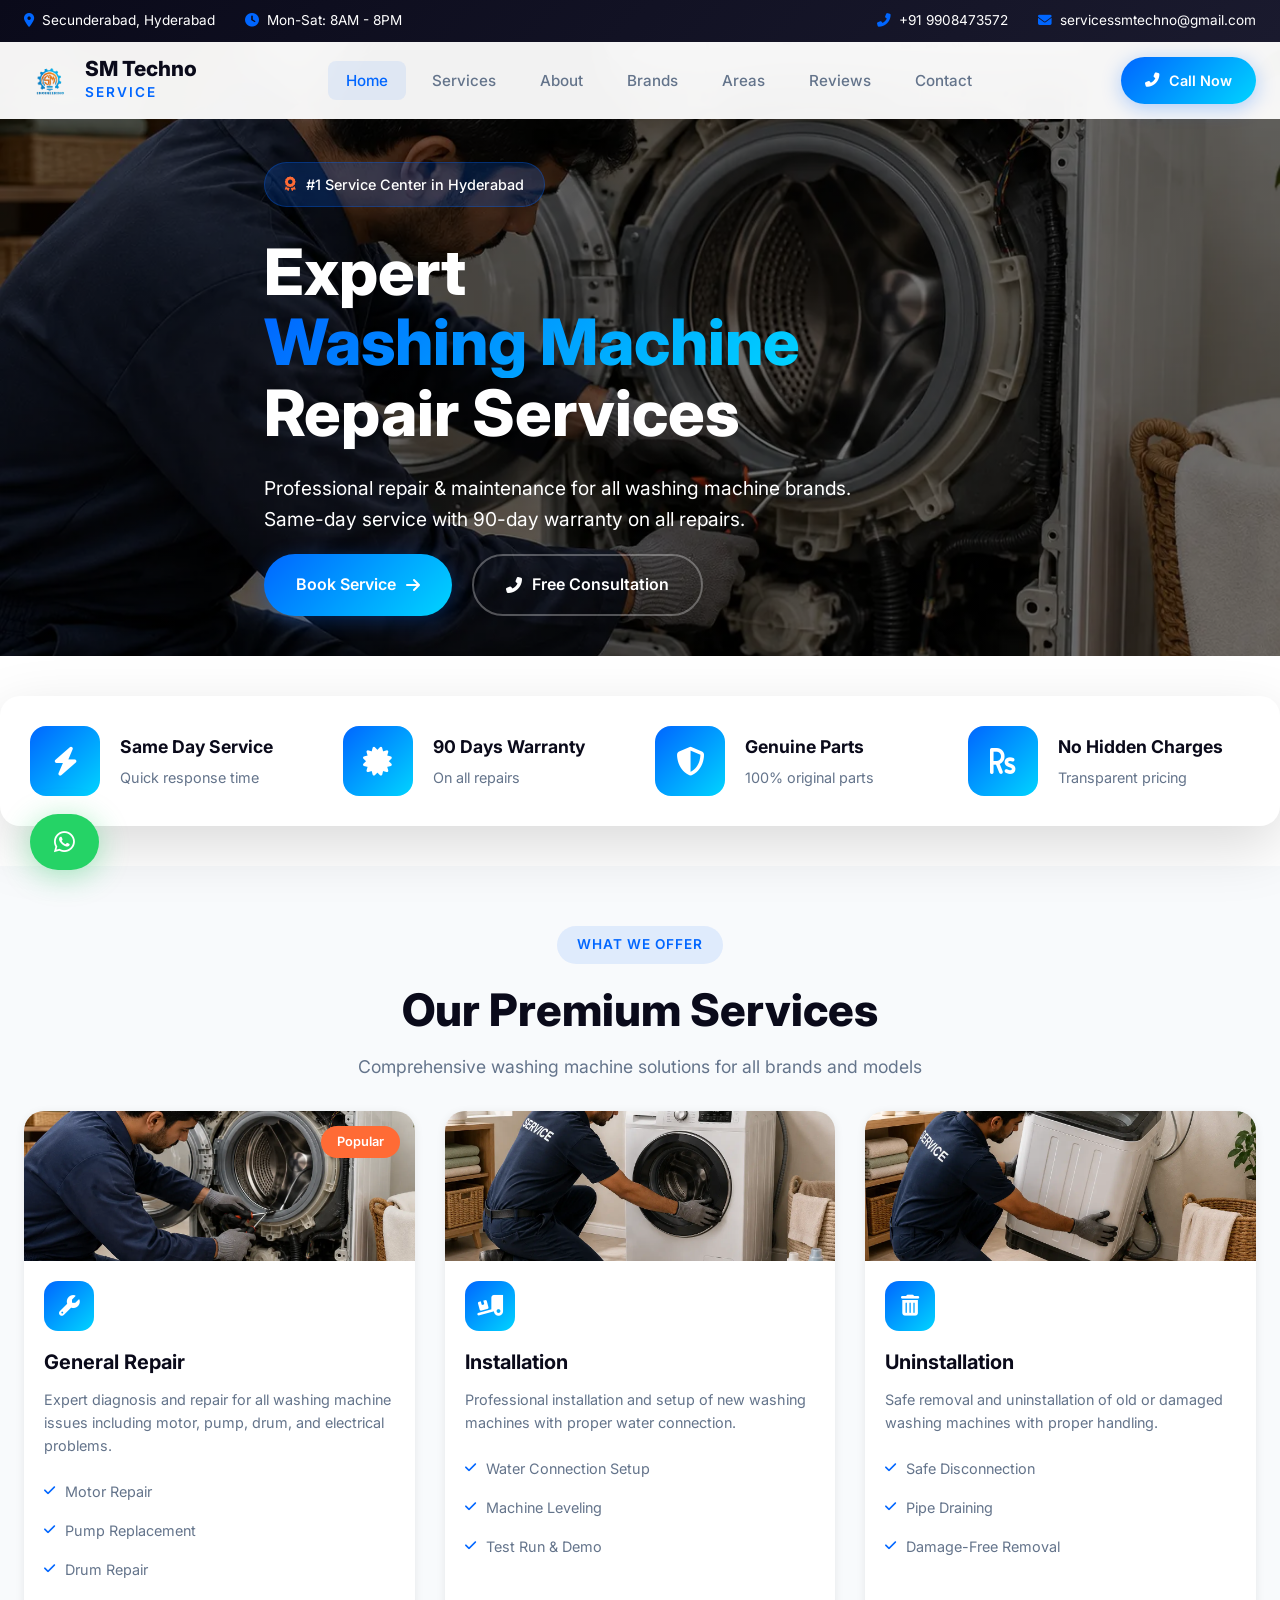
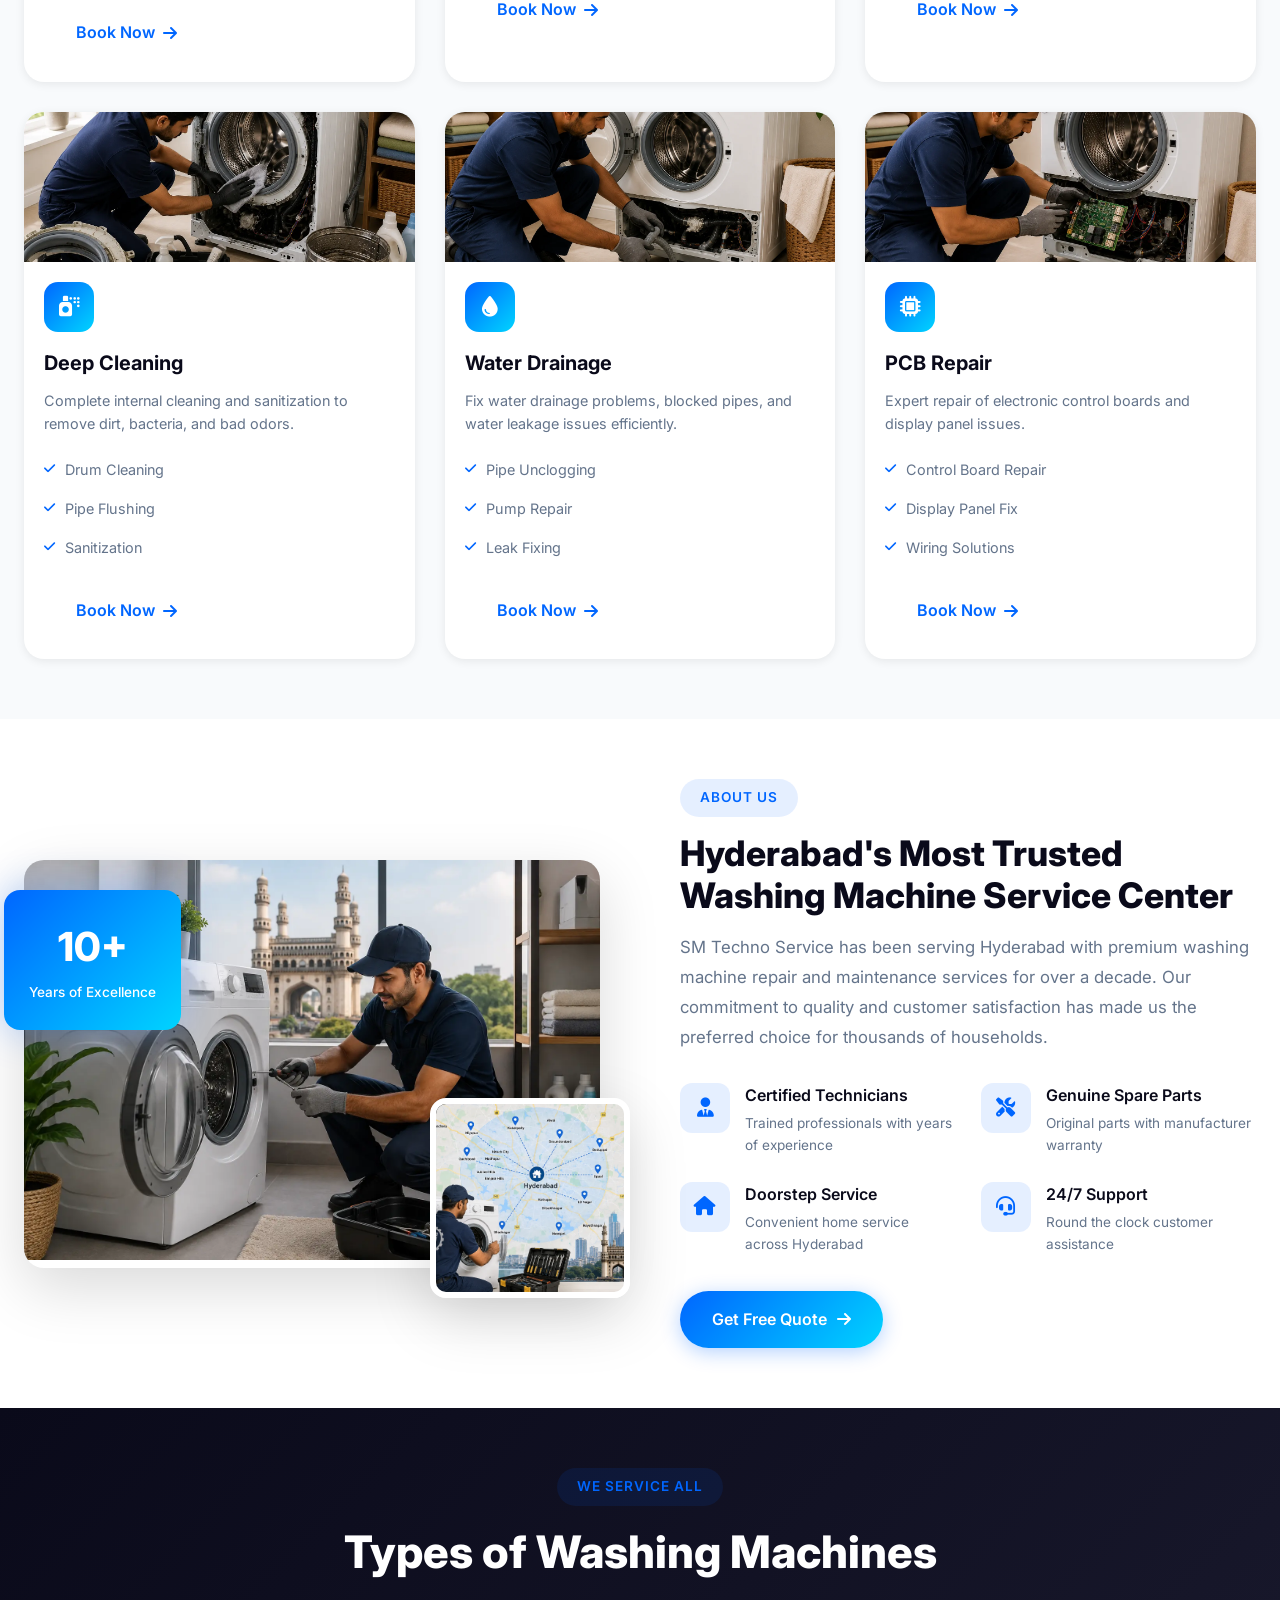
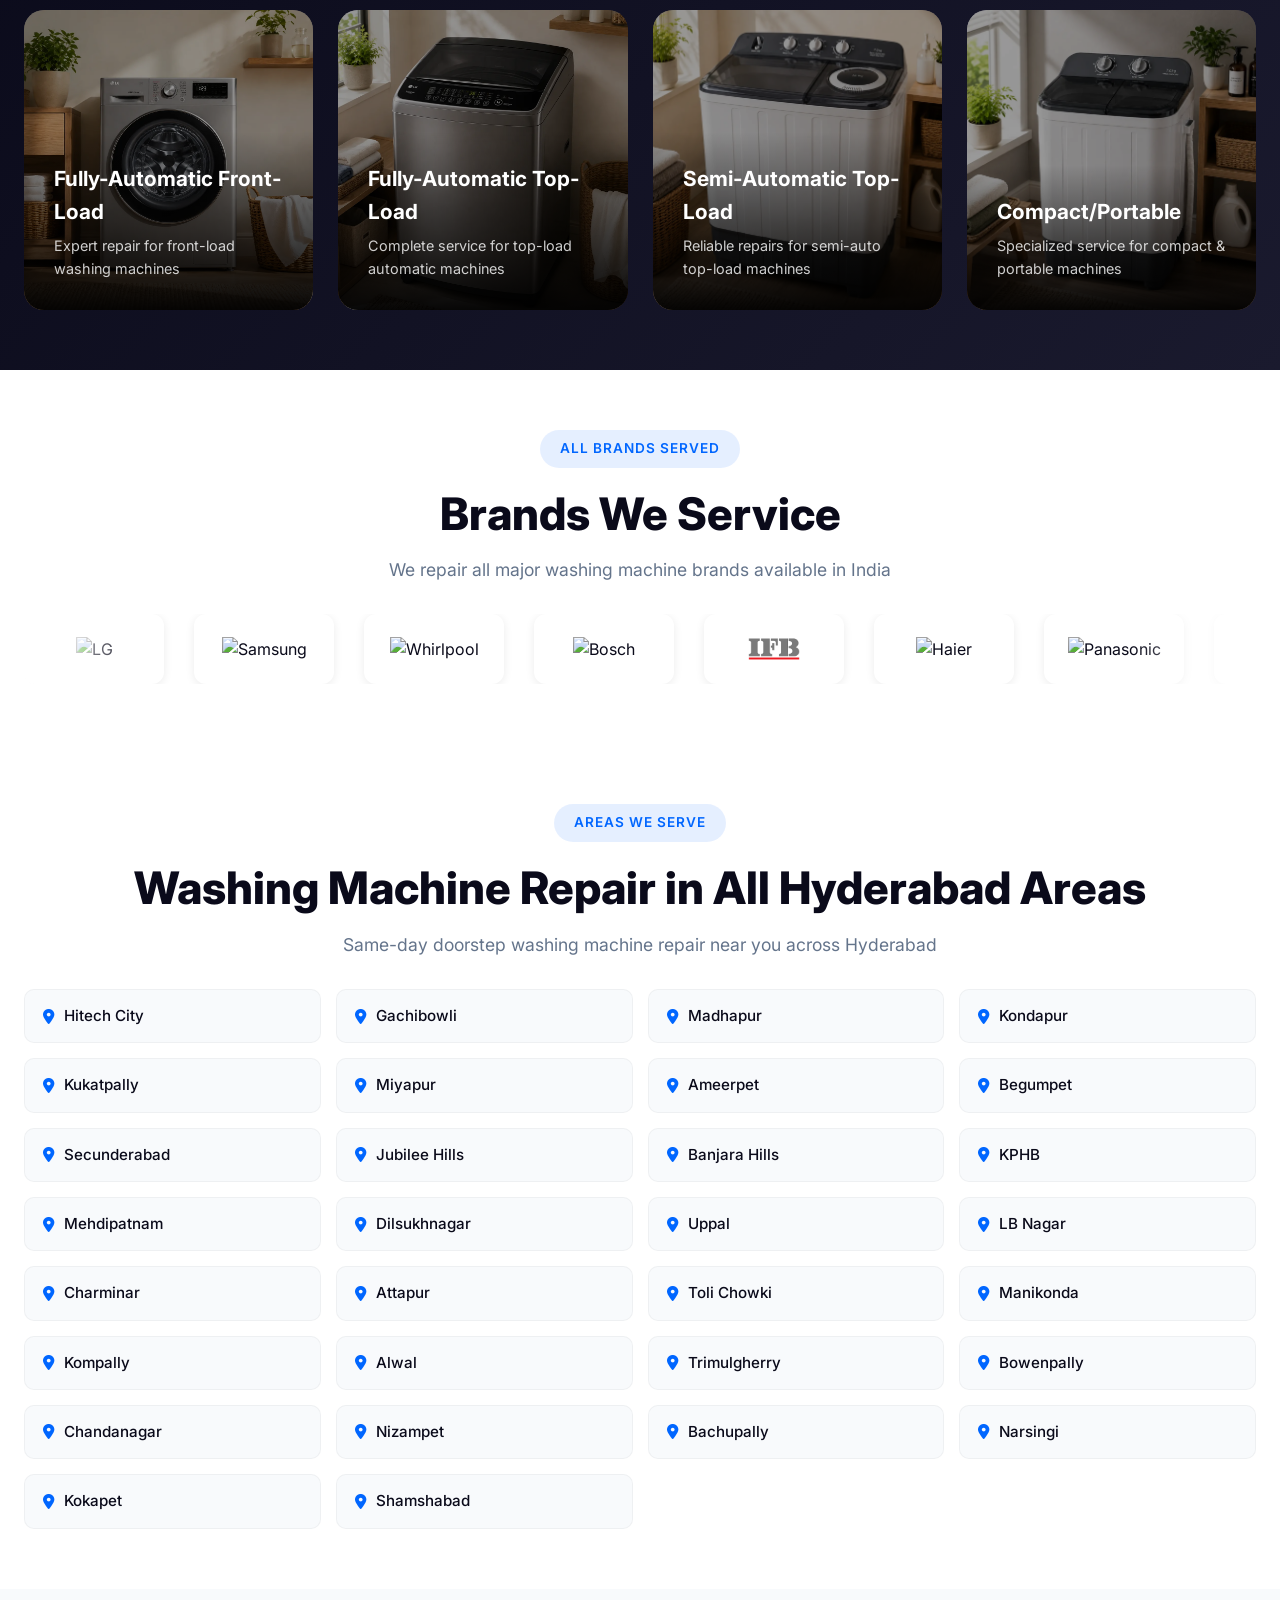
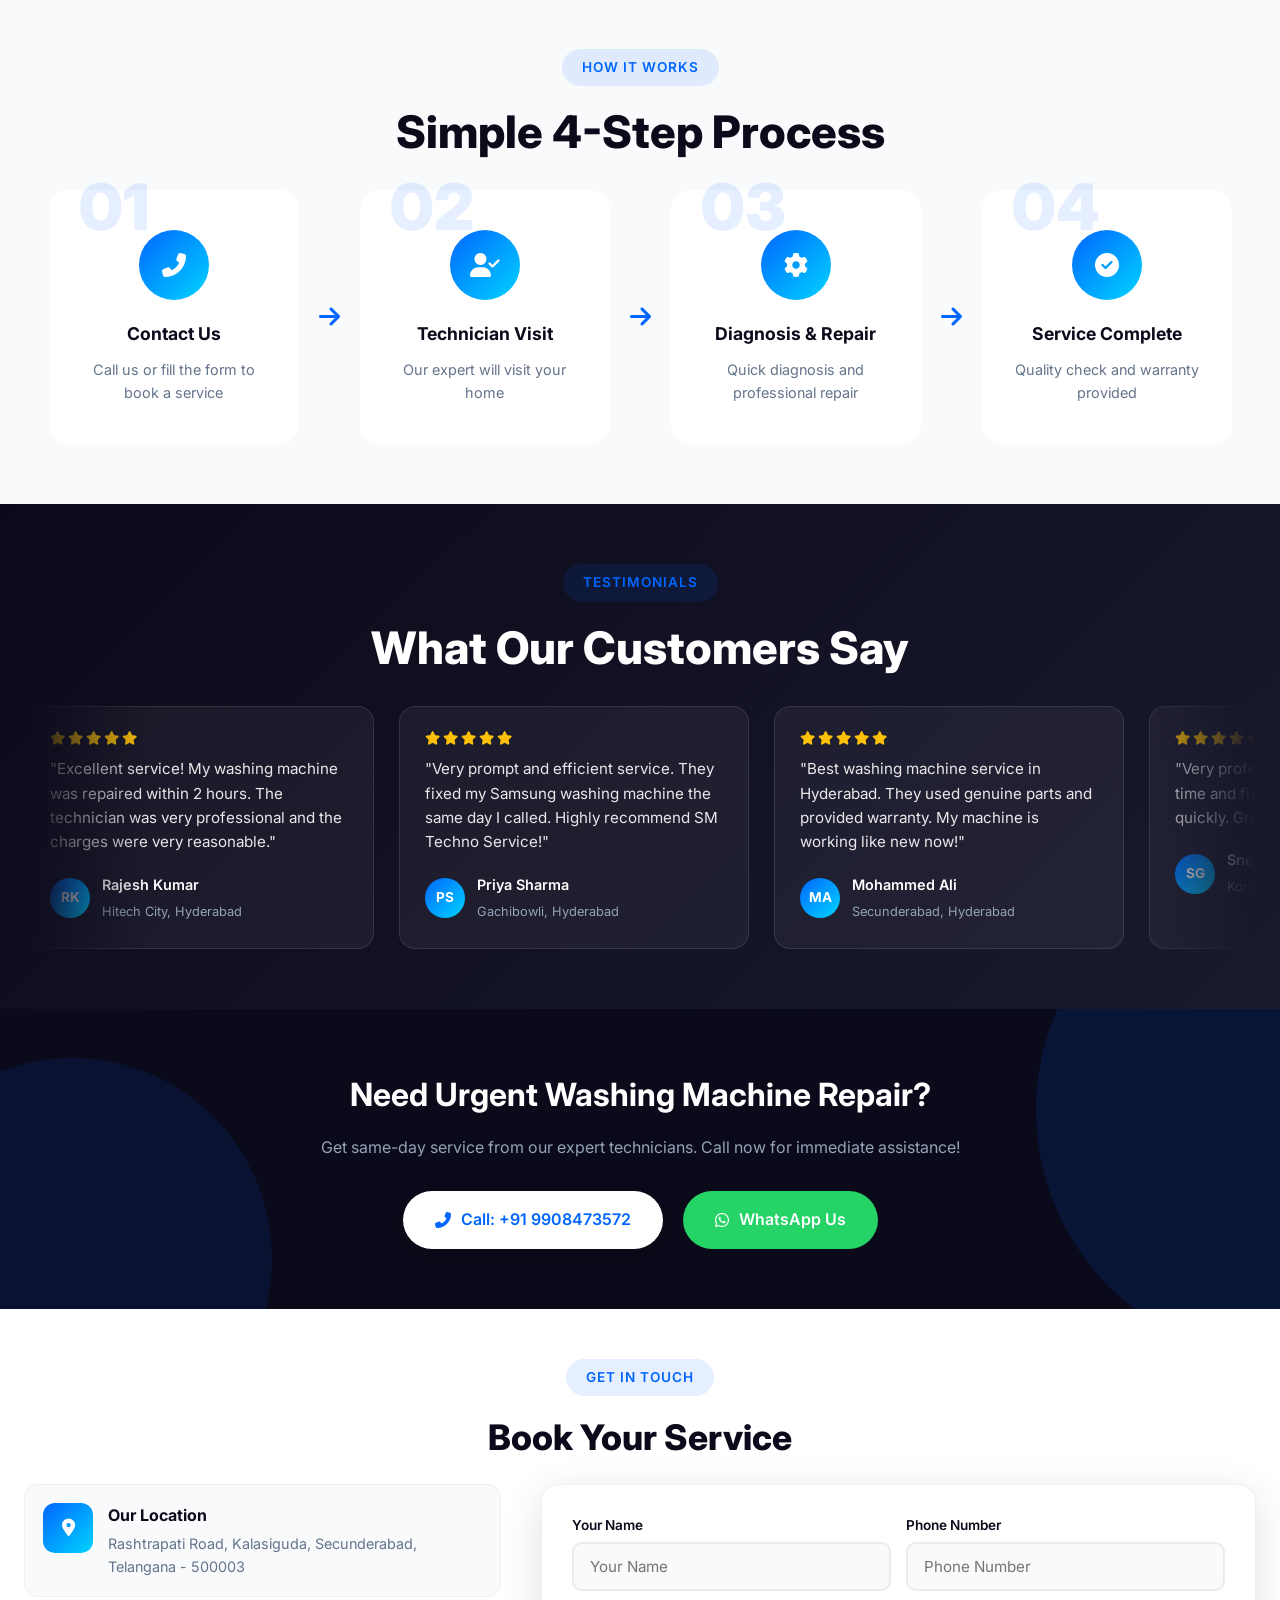
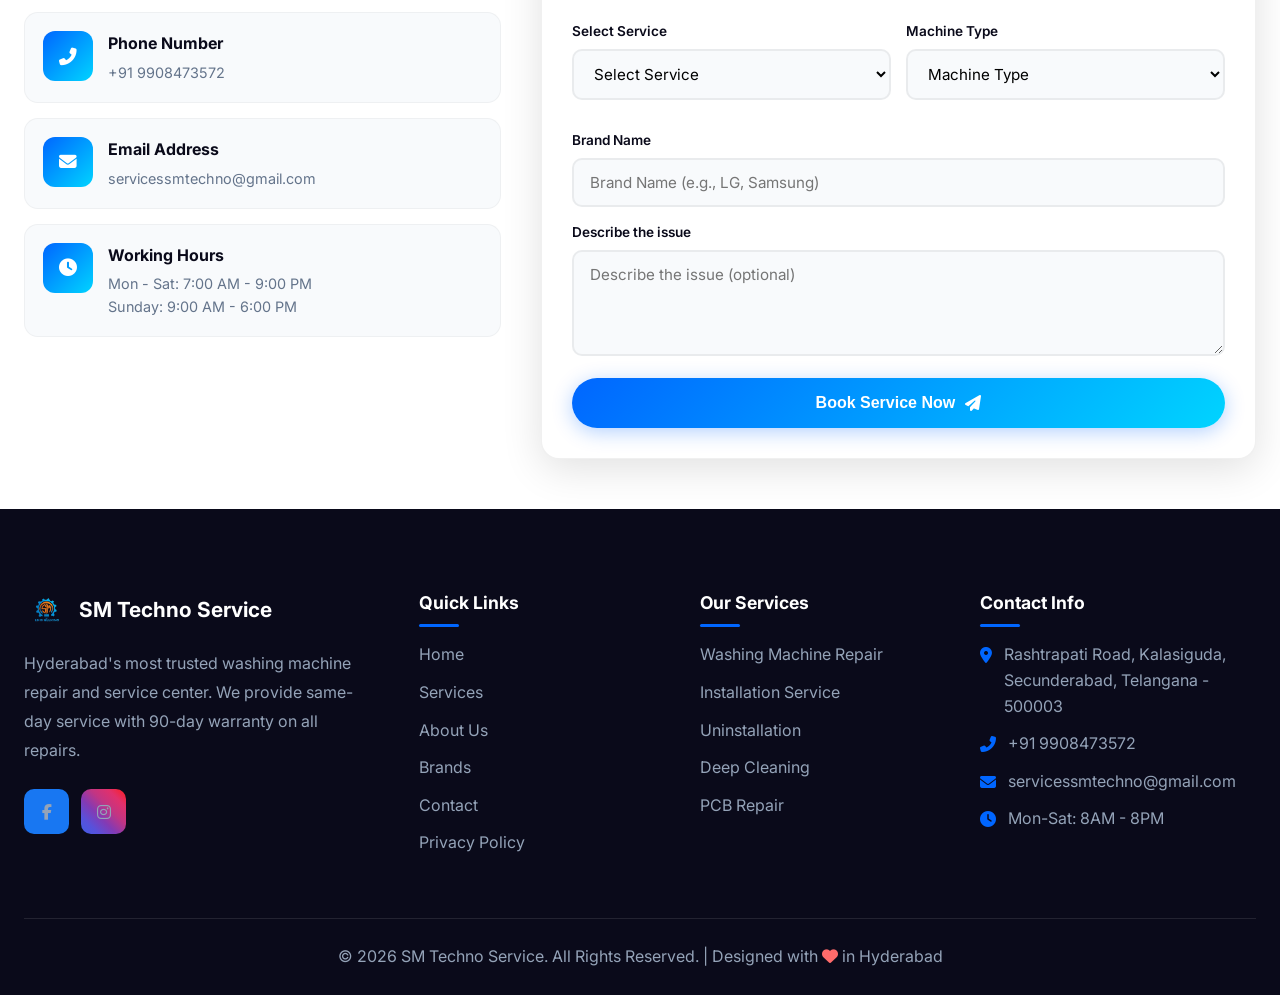
==== index.html @ df084fe5 "feat: add privacy policy & terms page" ====
<!DOCTYPE html>
<html lang="en">

<head>
    <!-- Google tag (gtag.js) -->
    <script async src="https://www.googletagmanager.com/gtag/js?id=AW-17245229179"></script>
    <script>
        window.dataLayer = window.dataLayer || [];
        function gtag(){dataLayer.push(arguments);}
        gtag('js', new Date());
        gtag('config', 'AW-17245229179');
    </script>

    <!-- Event snippet for Contact conversion page -->
    <script>
        gtag('event', 'conversion', { 'send_to': 'AW-18384417418/stykCOCkyOMcEIrlr75E' });
        gtag('event', 'conversion', { 'send_to': 'AW-17245229179/TjiYCKTwuuUcEPuglZ9A' });
    </script>

    <!-- Event snippet for Click to call conversion -->
    <script>
        function gtag_report_conversion(url) {
            var callback = function () {
                if (typeof(url) != 'undefined') {
                    window.location = url;
                }
            };
            gtag('event', 'conversion', {
                'send_to': 'AW-17245229179/TjiYCKTwuuUcEPuglZ9A',
                'event_callback': callback
            });
            return false;
        }
    </script>
    <meta charset="UTF-8">
    <meta name="viewport" content="width=device-width, initial-scale=1.0">
    <title>SM Techno Service - Washing Machine Repair in Hyderabad</title>
    <meta name="description"
        content="SM Techno Service - Hyderabad's #1 washing machine repair center. Same-day doorstep repair for all brands with 90-day warranty. Call +91 9908473572.">
    <meta name="author" content="SM Techno Service">
    <meta name="robots" content="index, follow">
    <meta name="geo.region" content="IN-TG">
    <meta name="geo.placename" content="Hyderabad">
    <meta name="geo.position" content="17.4399;78.4983">
    <meta name="ICBM" content="17.4399, 78.4983">
    <meta name="theme-color" content="#0066ff">
    <link rel="canonical" href="https://smtechnoservice.online/">
    <link rel="icon" type="image/png" href="logo.png">

    <!-- Open Graph -->
    <meta property="og:type" content="website">
    <meta property="og:title" content="SM Techno Service - Washing Machine Repair Hyderabad">
    <meta property="og:description"
        content="Hyderabad's #1 washing machine repair & service center. Same-day service, 90-day warranty, genuine parts. Call +91 9908473572.">
    <meta property="og:url" content="https://smtechnoservice.online/">
    <meta property="og:site_name" content="SM Techno Service">
    <meta property="og:image" content="https://smtechnoservice.online/logo.png">
    <meta property="og:locale" content="en_IN">

    <!-- Twitter Card -->
    <meta name="twitter:card" content="summary">
    <meta name="twitter:title" content="SM Techno Service | Washing Machine Repair Hyderabad">
    <meta name="twitter:description"
        content="Hyderabad's #1 washing machine repair & service center. Same-day service, 90-day warranty, genuine parts.">
    <meta name="twitter:image" content="https://smtechnoservice.online/logo.png">

    <link rel="stylesheet" href="styles.css">
    <link
        href="https://fonts.googleapis.com/css2?family=Inter:wght@300;400;500;600;700;800&family=Poppins:wght@300;400;500;600;700&display=swap"
        rel="stylesheet">
    <link rel="stylesheet" href="https://cdnjs.cloudflare.com/ajax/libs/font-awesome/6.5.0/css/all.min.css">

    <!-- JSON-LD WebSite Structured Data -->
    <script type="application/ld+json">
    {
        "@context": "https://schema.org",
        "@type": "WebSite",
        "name": "SM Techno Service",
        "alternateName": "Washing Machine Repair in Hyderabad",
        "url": "https://smtechnoservice.online",
        "potentialAction": {
            "@type": "SearchAction",
            "target": "https://smtechnoservice.online/?q={search_term_string}",
            "query-input": "required name=search_term_string"
        }
    }
    </script>

    <!-- JSON-LD LocalBusiness Structured Data -->
    <script type="application/ld+json">
    {
        "@context": "https://schema.org",
        "@type": "LocalBusiness",
        "name": "SM Techno Service",
        "description": "Washing machine repair and service center in Hyderabad offering repair, installation, uninstallation, deep cleaning, water drainage and PCB repair for all major brands.",
        "url": "https://smtechnoservice.online",
        "telephone": "+91-99084-73572",
        "image": "https://smtechnoservice.online/logo.png",
        "priceRange": "₹₹",
        "address": {
            "@type": "PostalAddress",
            "streetAddress": "Rashtrapati Road, Kalasiguda, Secunderabad",
            "addressLocality": "Secunderabad",
            "addressRegion": "Telangana",
            "postalCode": "500003",
            "addressCountry": "IN"
        },
        "geo": {
            "@type": "GeoCoordinates",
            "latitude": "17.4399",
            "longitude": "78.4983"
        },
        "openingHoursSpecification": [
            {
                "@type": "OpeningHoursSpecification",
                "dayOfWeek": ["Monday", "Tuesday", "Wednesday", "Thursday", "Friday", "Saturday"],
                "opens": "08:00",
                "closes": "20:00"
            },
            {
                "@type": "OpeningHoursSpecification",
                "dayOfWeek": "Sunday",
                "opens": "09:00",
                "closes": "18:00"
            }
        ],
        "areaServed": ["Hyderabad", "Hitech City", "Gachibowli", "Madhapur", "Kondapur", "Kukatpally", "Secunderabad", "Jubilee Hills", "Banjara Hills", "KPHB", "Uppal", "Dilsukhnagar", "Mehdipatnam", "Miyapur", "Ameerpet", "LB Nagar", "Kompally", "Manikonda"]
    }
    </script>
</head>

<body>
    <!-- Preloader -->
    <div class="preloader">
        <div class="loader"></div>
    </div>

    <!-- Top Bar -->
    <div class="top-bar">
        <div class="container">
            <div class="top-bar-left">
                <span><i class="fas fa-map-marker-alt"></i> Secunderabad, Hyderabad</span>
                <span><i class="fas fa-clock"></i> Mon-Sat: 8AM - 8PM</span>
            </div>
            <div class="top-bar-right">
                <span><i class="fas fa-phone-alt"></i> <a href="tel:+919908473572" onclick="return gtag_report_conversion('tel:+919908473572');">+91 9908473572</a></span>
                <span><i class="fas fa-envelope"></i> servicessmtechno@gmail.com</span>
            </div>
        </div>
    </div>

    <!-- Header -->
    <header class="header">
        <div class="container">
            <div class="logo">
                <img src="logo.png" alt="SM Techno Service">
                <div class="logo-text">
                    <span class="logo-name">SM Techno</span>
                    <span class="logo-tagline">Service</span>
                </div>
            </div>
            <nav class="nav">
                <ul>
                    <li><a href="#section-home" id="nav-home" class="active">Home</a></li>
                    <li><a href="#section-services" id="nav-services">Services</a></li>
                    <li><a href="#section-about" id="nav-about">About</a></li>
                    <li><a href="#section-brands" id="nav-brands">Brands</a></li>
                    <li><a href="#section-areas" id="nav-areas">Areas</a></li>
                    <li><a href="#section-reviews" id="nav-reviews">Reviews</a></li>
                    <li><a href="#section-contact" id="nav-contact">Contact</a></li>
                </ul>
            </nav>
            <div class="header-right">
                <a href="tel:+919908473572" class="btn-call" onclick="return gtag_report_conversion('tel:+919908473572');">
                    <i class="fas fa-phone-alt"></i>
                    <span>Call Now</span>
                </a>
                <div class="hamburger">
                    <span></span>
                    <span></span>
                    <span></span>
                </div>
            </div>
        </div>
    </header>

    <!-- Hero Section with Slider -->
    <section id="section-home" class="hero">
        <div class="hero-slider">
            <div class="slide slide-repair active">
                <div class="slide-overlay"></div>
            </div>
            <div class="slide slide-cleaning">
                <div class="slide-overlay"></div>
            </div>
            <div class="slide slide-installation">
                <div class="slide-overlay"></div>
            </div>
        </div>
        <div class="slider-controls">
            <div class="slider-dots">
                <div class="dot active"></div>
                <div class="dot"></div>
                <div class="dot"></div>
            </div>
        </div>
        <div class="hero-content">
            <div class="hero-badge">
                <i class="fas fa-award"></i>
                <span>#1 Service Center in Hyderabad</span>
            </div>
            <h1 class="hero-title">
                <span class="title-line">Expert</span>
                <span class="title-line gradient-text">Washing Machine</span>
                <span class="title-line">Repair Services</span>
            </h1>
            <p class="hero-description">Professional repair & maintenance for all washing machine brands. Same-day
                service with 90-day warranty on all repairs.</p>
            <div class="hero-buttons">
                <a href="#section-contact" class="btn btn-primary btn-glow">
                    <span>Book Service</span>
                    <i class="fas fa-arrow-right"></i>
                </a>
                <a href="tel:+919908473572" class="btn btn-outline" onclick="return gtag_report_conversion('tel:+919908473572');">
                    <i class="fas fa-phone-alt"></i>
                    <span>Free Consultation</span>
                </a>
            </div>
        </div>
    </section>

    <!-- Features Strip -->
    <section class="features-strip">
        <div class="container">
            <div class="feature-item">
                <div class="feature-icon">
                    <i class="fas fa-bolt"></i>
                </div>
                <div class="feature-text">
                    <h4>Same Day Service</h4>
                    <p>Quick response time</p>
                </div>
            </div>
            <div class="feature-item">
                <div class="feature-icon">
                    <i class="fas fa-certificate"></i>
                </div>
                <div class="feature-text">
                    <h4>90 Days Warranty</h4>
                    <p>On all repairs</p>
                </div>
            </div>
            <div class="feature-item">
                <div class="feature-icon">
                    <i class="fas fa-shield-alt"></i>
                </div>
                <div class="feature-text">
                    <h4>Genuine Parts</h4>
                    <p>100% original parts</p>
                </div>
            </div>
            <div class="feature-item">
                <div class="feature-icon">
                    <i class="fas fa-rupee-sign"></i>
                </div>
                <div class="feature-text">
                    <h4>No Hidden Charges</h4>
                    <p>Transparent pricing</p>
                </div>
            </div>
        </div>
    </section>

    <!-- Services Section -->
    <section id="section-services" class="services">
        <div class="container">
            <div class="section-header">
                <span class="section-tag">What We Offer</span>
                <h2 class="section-title">Our Premium Services</h2>
                <p class="section-subtitle">Comprehensive washing machine solutions for all brands and models</p>
            </div>
            <div class="services-grid">
                <div class="service-card">
                    <div class="card-image">
                        <img src="images/GeneralRepair.webp" alt="Washing Machine Repair Service Hyderabad"
                            loading="lazy">
                        <div class="card-badge">Popular</div>
                    </div>
                    <div class="card-content">
                        <div class="card-icon">
                            <i class="fas fa-wrench"></i>
                        </div>
                        <h3>General Repair</h3>
                        <p>Expert diagnosis and repair for all washing machine issues including motor, pump, drum, and
                            electrical problems.</p>
                        <ul class="card-features">
                            <li><i class="fas fa-check"></i> Motor Repair</li>
                            <li><i class="fas fa-check"></i> Pump Replacement</li>
                            <li><i class="fas fa-check"></i> Drum Repair</li>
                        </ul>
                        <a href="#section-contact" class="btn btn-card">Book Now <i class="fas fa-arrow-right"></i></a>
                    </div>
                </div>
                <div class="service-card">
                    <div class="card-image">
                        <img src="images/Installation.webp" alt="Washing Machine Installation Service Hyderabad"
                            loading="lazy">
                    </div>
                    <div class="card-content">
                        <div class="card-icon">
                            <i class="fas fa-truck-loading"></i>
                        </div>
                        <h3>Installation</h3>
                        <p>Professional installation and setup of new washing machines with proper water connection.</p>
                        <ul class="card-features">
                            <li><i class="fas fa-check"></i> Water Connection Setup</li>
                            <li><i class="fas fa-check"></i> Machine Leveling</li>
                            <li><i class="fas fa-check"></i> Test Run & Demo</li>
                        </ul>
                        <a href="#section-contact" class="btn btn-card">Book Now <i class="fas fa-arrow-right"></i></a>
                    </div>
                </div>
                <div class="service-card">
                    <div class="card-image">
                        <img src="images/Uninstallation.webp" alt="Washing Machine Uninstallation Service"
                            loading="lazy">
                    </div>
                    <div class="card-content">
                        <div class="card-icon">
                            <i class="fas fa-trash-alt"></i>
                        </div>
                        <h3>Uninstallation</h3>
                        <p>Safe removal and uninstallation of old or damaged washing machines with proper handling.</p>
                        <ul class="card-features">
                            <li><i class="fas fa-check"></i> Safe Disconnection</li>
                            <li><i class="fas fa-check"></i> Pipe Draining</li>
                            <li><i class="fas fa-check"></i> Damage-Free Removal</li>
                        </ul>
                        <a href="#section-contact" class="btn btn-card">Book Now <i class="fas fa-arrow-right"></i></a>
                    </div>
                </div>
                <div class="service-card">
                    <div class="card-image">
                        <img src="images/DeepCleaning.webp" alt="Washing Machine Deep Cleaning Service" loading="lazy">
                    </div>
                    <div class="card-content">
                        <div class="card-icon">
                            <i class="fas fa-spray-can"></i>
                        </div>
                        <h3>Deep Cleaning</h3>
                        <p>Complete internal cleaning and sanitization to remove dirt, bacteria, and bad odors.</p>
                        <ul class="card-features">
                            <li><i class="fas fa-check"></i> Drum Cleaning</li>
                            <li><i class="fas fa-check"></i> Pipe Flushing</li>
                            <li><i class="fas fa-check"></i> Sanitization</li>
                        </ul>
                        <a href="#section-contact" class="btn btn-card">Book Now <i class="fas fa-arrow-right"></i></a>
                    </div>
                </div>
                <div class="service-card">
                    <div class="card-image">
                        <img src="images/WaterDrainage.webp" alt="Washing Machine Water Drainage Repair" loading="lazy">
                    </div>
                    <div class="card-content">
                        <div class="card-icon">
                            <i class="fas fa-tint"></i>
                        </div>
                        <h3>Water Drainage</h3>
                        <p>Fix water drainage problems, blocked pipes, and water leakage issues efficiently.</p>
                        <ul class="card-features">
                            <li><i class="fas fa-check"></i> Pipe Unclogging</li>
                            <li><i class="fas fa-check"></i> Pump Repair</li>
                            <li><i class="fas fa-check"></i> Leak Fixing</li>
                        </ul>
                        <a href="#section-contact" class="btn btn-card">Book Now <i class="fas fa-arrow-right"></i></a>
                    </div>
                </div>
                <div class="service-card">
                    <div class="card-image">
                        <img src="images/PCBRepair.webp" alt="Washing Machine PCB Board Repair" loading="lazy">
                    </div>
                    <div class="card-content">
                        <div class="card-icon">
                            <i class="fas fa-microchip"></i>
                        </div>
                        <h3>PCB Repair</h3>
                        <p>Expert repair of electronic control boards and display panel issues.</p>
                        <ul class="card-features">
                            <li><i class="fas fa-check"></i> Control Board Repair</li>
                            <li><i class="fas fa-check"></i> Display Panel Fix</li>
                            <li><i class="fas fa-check"></i> Wiring Solutions</li>
                        </ul>
                        <a href="#section-contact" class="btn btn-card">Book Now <i class="fas fa-arrow-right"></i></a>
                    </div>
                </div>
            </div>
        </div>
    </section>

    <!-- About Section -->
    <section id="section-about" class="about">
        <div class="container">
            <div class="about-grid">
                <div class="about-images">
                    <div class="about-img-main">
                        <img src="images/Hyderabad'sMostTrusted WashingMachineServiceCenter.webp"
                            alt="SM Techno Service Hyderabad's most trusted washing machine service center"
                            loading="lazy">
                    </div>
                    <div class="about-img-secondary">
                        <img src="images/allplaces.webp" alt="All places in Hyderabad served by SM Techno Service"
                            loading="lazy">
                    </div>
                    <div class="experience-badge">
                        <span class="exp-number">10+</span>
                        <span class="exp-text">Years of Excellence</span>
                    </div>
                </div>
                <div class="about-content">
                    <span class="section-tag">About Us</span>
                    <h2 class="section-title">Hyderabad's Most Trusted Washing Machine Service Center</h2>
                    <p class="about-description">SM Techno Service has been serving Hyderabad with premium washing
                        machine repair and maintenance services for over a decade. Our commitment to quality and
                        customer satisfaction has made us the preferred choice for thousands of households.</p>
                    <div class="about-features">
                        <div class="about-feature">
                            <div class="feature-icon-box">
                                <i class="fas fa-user-tie"></i>
                            </div>
                            <div class="feature-info">
                                <h4>Certified Technicians</h4>
                                <p>Trained professionals with years of experience</p>
                            </div>
                        </div>
                        <div class="about-feature">
                            <div class="feature-icon-box">
                                <i class="fas fa-tools"></i>
                            </div>
                            <div class="feature-info">
                                <h4>Genuine Spare Parts</h4>
                                <p>Original parts with manufacturer warranty</p>
                            </div>
                        </div>
                        <div class="about-feature">
                            <div class="feature-icon-box">
                                <i class="fas fa-home"></i>
                            </div>
                            <div class="feature-info">
                                <h4>Doorstep Service</h4>
                                <p>Convenient home service across Hyderabad</p>
                            </div>
                        </div>
                        <div class="about-feature">
                            <div class="feature-icon-box">
                                <i class="fas fa-headset"></i>
                            </div>
                            <div class="feature-info">
                                <h4>24/7 Support</h4>
                                <p>Round the clock customer assistance</p>
                            </div>
                        </div>
                    </div>
                    <a href="#section-contact" class="btn btn-primary">
                        <span>Get Free Quote</span>
                        <i class="fas fa-arrow-right"></i>
                    </a>
                </div>
            </div>
        </div>
    </section>

    <!-- Machine Types -->
    <section class="machine-types">
        <div class="container">
            <div class="section-header light">
                <span class="section-tag">We Service All</span>
                <h2 class="section-title">Types of Washing Machines</h2>
            </div>
            <div class="types-showcase">
                <div class="type-card">
                    <div class="type-image">
                        <img src="images/Fully-AutomaticFront-Load.webp"
                            alt="Fully Automatic Front Load Washing Machine Repair" loading="lazy">
                    </div>
                    <div class="type-info">
                        <h3>Fully-Automatic Front-Load</h3>
                        <p>Expert repair for front-load washing machines</p>
                    </div>
                </div>
                <div class="type-card">
                    <div class="type-image">
                        <img src="images/Fully-AutomaticTop-Load.webp"
                            alt="Fully Automatic Top Load Washing Machine Service" loading="lazy">
                    </div>
                    <div class="type-info">
                        <h3>Fully-Automatic Top-Load</h3>
                        <p>Complete service for top-load automatic machines</p>
                    </div>
                </div>
                <div class="type-card">
                    <div class="type-image">
                        <img src="images/Semi-AutomaticTop-Load.webp"
                            alt="Semi Automatic Top Load Washing Machine Repair" loading="lazy">
                    </div>
                    <div class="type-info">
                        <h3>Semi-Automatic Top-Load</h3>
                        <p>Reliable repairs for semi-auto top-load machines</p>
                    </div>
                </div>
                <div class="type-card">
                    <div class="type-image">
                        <img src="images/CompactPortable.webp" alt="Compact Portable Washing Machine Repair"
                            loading="lazy">
                    </div>
                    <div class="type-info">
                        <h3>Compact/Portable</h3>
                        <p>Specialized service for compact & portable machines</p>
                    </div>
                </div>
            </div>
        </div>
    </section>

    <!-- Brands Section -->
    <section id="section-brands" class="brands">
        <div class="container">
            <div class="section-header">
                <span class="section-tag">All Brands Served</span>
                <h2 class="section-title">Brands We Service</h2>
                <p class="section-subtitle">We repair all major washing machine brands available in India</p>
            </div>
            <div class="brands-marquee">
                <div class="brands-track">
                    <div class="brand-logo">
                        <img src="https://images.squarespace-cdn.com/content/502a8efb84ae42cbccf920c4/1585574686746-VCDIHSO21O76WR72WIAD/LG-Logo.png?format=1500w&content-type=image%2Fpng"
                            alt="LG" loading="lazy">
                    </div>
                    <div class="brand-logo">
                        <img src="https://1000logos.net/wp-content/uploads/2017/06/samsung-tumb.jpg" alt="Samsung"
                            loading="lazy">
                    </div>
                    <div class="brand-logo">
                        <img src="https://1000logos.net/wp-content/uploads/2019/06/Whirlpool-logo.jpg" alt="Whirlpool"
                            loading="lazy">
                    </div>
                    <div class="brand-logo">
                        <img src="https://1000logos.net/wp-content/uploads/2016/10/Bosch-logo-tumb.jpg" alt="Bosch"
                            loading="lazy">
                    </div>
                    <div class="brand-logo">
                        <img src="[data-uri]"
                            alt="IFB" loading="lazy">
                    </div>
                    <div class="brand-logo">
                        <img src="https://1000logos.net/wp-content/uploads/2019/06/Haier-Logo.jpg" alt="Haier"
                            loading="lazy">
                    </div>
                    <div class="brand-logo">
                        <img src="https://1000logos.net/wp-content/uploads/2019/06/Panasonic-Logo.jpg" alt="Panasonic"
                            loading="lazy">
                    </div>
                    <div class="brand-logo">
                        <img src="[data-uri]"
                            alt="Godrej" loading="lazy">
                    </div>
                    <div class="brand-logo">
                        <img src="https://1000logos.net/wp-content/uploads/2023/04/Videocon-Logo-tumb.png"
                            alt="Videocon" loading="lazy">
                    </div>
                    <div class="brand-logo">
                        <img src="https://onida.com/wp-content/themes/onida/images/header_logo-black.png" alt="Onida"
                            loading="lazy">
                    </div>
                </div>
            </div>
        </div>
    </section>

    <!-- Service Areas -->
    <section id="section-areas" class="service-areas">
        <div class="container">
            <div class="section-header">
                <span class="section-tag">Areas We Serve</span>
                <h2 class="section-title">Washing Machine Repair in All Hyderabad Areas</h2>
                <p class="section-subtitle">Same-day doorstep washing machine repair near you across Hyderabad</p>
            </div>
            <div class="areas-grid">
                <div class="area-item"><i class="fas fa-map-marker-alt"></i> Hitech City</div>
                <div class="area-item"><i class="fas fa-map-marker-alt"></i> Gachibowli</div>
                <div class="area-item"><i class="fas fa-map-marker-alt"></i> Madhapur</div>
                <div class="area-item"><i class="fas fa-map-marker-alt"></i> Kondapur</div>
                <div class="area-item"><i class="fas fa-map-marker-alt"></i> Kukatpally</div>
                <div class="area-item"><i class="fas fa-map-marker-alt"></i> Miyapur</div>
                <div class="area-item"><i class="fas fa-map-marker-alt"></i> Ameerpet</div>
                <div class="area-item"><i class="fas fa-map-marker-alt"></i> Begumpet</div>
                <div class="area-item"><i class="fas fa-map-marker-alt"></i> Secunderabad</div>
                <div class="area-item"><i class="fas fa-map-marker-alt"></i> Jubilee Hills</div>
                <div class="area-item"><i class="fas fa-map-marker-alt"></i> Banjara Hills</div>
                <div class="area-item"><i class="fas fa-map-marker-alt"></i> KPHB</div>
                <div class="area-item"><i class="fas fa-map-marker-alt"></i> Mehdipatnam</div>
                <div class="area-item"><i class="fas fa-map-marker-alt"></i> Dilsukhnagar</div>
                <div class="area-item"><i class="fas fa-map-marker-alt"></i> Uppal</div>
                <div class="area-item"><i class="fas fa-map-marker-alt"></i> LB Nagar</div>
                <div class="area-item"><i class="fas fa-map-marker-alt"></i> Charminar</div>
                <div class="area-item"><i class="fas fa-map-marker-alt"></i> Attapur</div>
                <div class="area-item"><i class="fas fa-map-marker-alt"></i> Toli Chowki</div>
                <div class="area-item"><i class="fas fa-map-marker-alt"></i> Manikonda</div>
                <div class="area-item"><i class="fas fa-map-marker-alt"></i> Kompally</div>
                <div class="area-item"><i class="fas fa-map-marker-alt"></i> Alwal</div>
                <div class="area-item"><i class="fas fa-map-marker-alt"></i> Trimulgherry</div>
                <div class="area-item"><i class="fas fa-map-marker-alt"></i> Bowenpally</div>
                <div class="area-item"><i class="fas fa-map-marker-alt"></i> Chandanagar</div>
                <div class="area-item"><i class="fas fa-map-marker-alt"></i> Nizampet</div>
                <div class="area-item"><i class="fas fa-map-marker-alt"></i> Bachupally</div>
                <div class="area-item"><i class="fas fa-map-marker-alt"></i> Narsingi</div>
                <div class="area-item"><i class="fas fa-map-marker-alt"></i> Kokapet</div>
                <div class="area-item"><i class="fas fa-map-marker-alt"></i> Shamshabad</div>
            </div>
        </div>
    </section>

    <!-- Process Section -->
    <section class="process">
        <div class="container">
            <div class="section-header">
                <span class="section-tag">How It Works</span>
                <h2 class="section-title">Simple 4-Step Process</h2>
            </div>
            <div class="process-grid">
                <div class="process-step">
                    <div class="step-number">01</div>
                    <div class="step-icon"><i class="fas fa-phone-alt"></i></div>
                    <h3>Contact Us</h3>
                    <p>Call us or fill the form to book a service</p>
                </div>
                <div class="process-connector"><i class="fas fa-arrow-right"></i></div>
                <div class="process-step">
                    <div class="step-number">02</div>
                    <div class="step-icon"><i class="fas fa-user-check"></i></div>
                    <h3>Technician Visit</h3>
                    <p>Our expert will visit your home</p>
                </div>
                <div class="process-connector"><i class="fas fa-arrow-right"></i></div>
                <div class="process-step">
                    <div class="step-number">03</div>
                    <div class="step-icon"><i class="fas fa-cog"></i></div>
                    <h3>Diagnosis & Repair</h3>
                    <p>Quick diagnosis and professional repair</p>
                </div>
                <div class="process-connector"><i class="fas fa-arrow-right"></i></div>
                <div class="process-step">
                    <div class="step-number">04</div>
                    <div class="step-icon"><i class="fas fa-check-circle"></i></div>
                    <h3>Service Complete</h3>
                    <p>Quality check and warranty provided</p>
                </div>
            </div>
        </div>
    </section>

    <!-- Testimonials -->
    <section id="section-reviews" class="testimonials">
        <div class="container">
            <div class="section-header light">
                <span class="section-tag">Testimonials</span>
                <h2 class="section-title">What Our Customers Say</h2>
            </div>
            <div class="testimonial-slider">
                <div class="testimonial-track">
                    <div class="testimonial-card">
                        <div class="testimonial-rating">
                            <i class="fas fa-star"></i>
                            <i class="fas fa-star"></i>
                            <i class="fas fa-star"></i>
                            <i class="fas fa-star"></i>
                            <i class="fas fa-star"></i>
                        </div>
                        <p class="testimonial-text">"Excellent service! My washing machine was repaired within 2 hours.
                            The technician was very professional and the charges were very reasonable."</p>
                        <div class="testimonial-author">
                            <div class="author-avatar">RK</div>
                            <div class="author-info">
                                <h4>Rajesh Kumar</h4>
                                <span>Hitech City, Hyderabad</span>
                            </div>
                        </div>
                    </div>
                    <div class="testimonial-card">
                        <div class="testimonial-rating">
                            <i class="fas fa-star"></i>
                            <i class="fas fa-star"></i>
                            <i class="fas fa-star"></i>
                            <i class="fas fa-star"></i>
                            <i class="fas fa-star"></i>
                        </div>
                        <p class="testimonial-text">"Very prompt and efficient service. They fixed my Samsung washing
                            machine the same day I called. Highly recommend SM Techno Service!"</p>
                        <div class="testimonial-author">
                            <div class="author-avatar">PS</div>
                            <div class="author-info">
                                <h4>Priya Sharma</h4>
                                <span>Gachibowli, Hyderabad</span>
                            </div>
                        </div>
                    </div>
                    <div class="testimonial-card">
                        <div class="testimonial-rating">
                            <i class="fas fa-star"></i>
                            <i class="fas fa-star"></i>
                            <i class="fas fa-star"></i>
                            <i class="fas fa-star"></i>
                            <i class="fas fa-star"></i>
                        </div>
                        <p class="testimonial-text">"Best washing machine service in Hyderabad. They used genuine parts
                            and provided warranty. My machine is working like new now!"</p>
                        <div class="testimonial-author">
                            <div class="author-avatar">MA</div>
                            <div class="author-info">
                                <h4>Mohammed Ali</h4>
                                <span>Secunderabad, Hyderabad</span>
                            </div>
                        </div>
                    </div>
                    <div class="testimonial-card">
                        <div class="testimonial-rating">
                            <i class="fas fa-star"></i>
                            <i class="fas fa-star"></i>
                            <i class="fas fa-star"></i>
                            <i class="fas fa-star"></i>
                            <i class="fas fa-star"></i>
                        </div>
                        <p class="testimonial-text">"Very professional team! They arrived on time and fixed my LG
                            front-load washer quickly. Great experience overall."</p>
                        <div class="testimonial-author">
                            <div class="author-avatar">SG</div>
                            <div class="author-info">
                                <h4>Sneha Gupta</h4>
                                <span>Kondapur, Hyderabad</span>
                            </div>
                        </div>
                    </div>
                    <div class="testimonial-card">
                        <div class="testimonial-rating">
                            <i class="fas fa-star"></i>
                            <i class="fas fa-star"></i>
                            <i class="fas fa-star"></i>
                            <i class="fas fa-star"></i>
                            <i class="fas fa-star"></i>
                        </div>
                        <p class="testimonial-text">"Affordable prices and quality work. They repaired my Whirlpool
                            top-load machine which other shops refused to fix. Thank you!"</p>
                        <div class="testimonial-author">
                            <div class="author-avatar">VR</div>
                            <div class="author-info">
                                <h4>Venkat Reddy</h4>
                                <span>Madhapur, Hyderabad</span>
                            </div>
                        </div>
                    </div>
                    <div class="testimonial-card">
                        <div class="testimonial-rating">
                            <i class="fas fa-star"></i>
                            <i class="fas fa-star"></i>
                            <i class="fas fa-star"></i>
                            <i class="fas fa-star"></i>
                            <i class="fas fa-star"></i>
                        </div>
                        <p class="testimonial-text">"Excellent customer support! They explained the issue clearly and
                            repaired my Bosch washer efficiently. Highly recommended!"</p>
                        <div class="testimonial-author">
                            <div class="author-avatar">AN</div>
                            <div class="author-info">
                                <h4>Anitha Nair</h4>
                                <span>Begumpet, Hyderabad</span>
                            </div>
                        </div>
                    </div>
                    <div class="testimonial-card">
                        <div class="testimonial-rating">
                            <i class="fas fa-star"></i>
                            <i class="fas fa-star"></i>
                            <i class="fas fa-star"></i>
                            <i class="fas fa-star"></i>
                            <i class="fas fa-star"></i>
                        </div>
                        <p class="testimonial-text">"Same day service and genuine parts used. My IFB washing machine is
                            working perfectly now. Will definitely recommend to others."</p>
                        <div class="testimonial-author">
                            <div class="author-avatar">KP</div>
                            <div class="author-info">
                                <h4>Kiran Patel</h4>
                                <span>Jubilee Hills, Hyderabad</span>
                            </div>
                        </div>
                    </div>
                    <div class="testimonial-card">
                        <div class="testimonial-rating">
                            <i class="fas fa-star"></i>
                            <i class="fas fa-star"></i>
                            <i class="fas fa-star"></i>
                            <i class="fas fa-star"></i>
                            <i class="fas fa-star"></i>
                        </div>
                        <p class="testimonial-text">"Very skilled technicians! They handled my semi-automatic machine
                            with care and fixed the drainage issue quickly."</p>
                        <div class="testimonial-author">
                            <div class="author-avatar">RM</div>
                            <div class="author-info">
                                <h4>Ravi Menon</h4>
                                <span>Ameerpet, Hyderabad</span>
                            </div>
                        </div>
                    </div>
                </div>
            </div>
        </div>
    </section>

    <!-- CTA Section -->
    <section class="cta-section">
        <div class="container">
            <div class="cta-content">
                <h2>Need Urgent Washing Machine Repair?</h2>
                <p>Get same-day service from our expert technicians. Call now for immediate assistance!</p>
                <div class="cta-buttons">
                    <a href="tel:+919908473572" class="btn btn-white" onclick="return gtag_report_conversion('tel:+919908473572');">
                        <i class="fas fa-phone-alt"></i>
                        <span>Call: +91 9908473572</span>
                    </a>
                    <a href="https://wa.me/919908473572" class="btn btn-whatsapp" target="_blank">
                        <i class="fab fa-whatsapp"></i>
                        <span>WhatsApp Us</span>
                    </a>
                </div>
            </div>
        </div>
    </section>

    <!-- Contact Section -->
    <section id="section-contact" class="contact">
        <div class="container">
            <div class="section-header">
                <span class="section-tag">Get In Touch</span>
                <h2 class="section-title">Book Your Service</h2>
            </div>
            <div class="contact-grid">
                <div class="contact-info">
                    <div class="info-card">
                        <div class="info-icon"><i class="fas fa-map-marker-alt"></i></div>
                        <div class="info-content">
                            <h4>Our Location</h4>
                            <p>Rashtrapati Road, Kalasiguda, Secunderabad, Telangana - 500003</p>
                        </div>
                    </div>
                    <div class="info-card">
                        <div class="info-icon"><i class="fas fa-phone-alt"></i></div>
                        <div class="info-content">
                            <h4>Phone Number</h4>
                            <p><a href="tel:+919908473572" onclick="return gtag_report_conversion('tel:+919908473572');">+91 9908473572</a></p>
                            <p></p>
                        </div>
                    </div>
                    <div class="info-card">
                        <div class="info-icon"><i class="fas fa-envelope"></i></div>
                        <div class="info-content">
                            <h4>Email Address</h4>
                            <p>servicessmtechno@gmail.com</p>
                        </div>
                    </div>
                    <div class="info-card">
                        <div class="info-icon"><i class="fas fa-clock"></i></div>
                        <div class="info-content">
                            <h4>Working Hours</h4>
                            <p>Mon - Sat: 7:00 AM - 9:00 PM</p>
                            <p>Sunday: 9:00 AM - 6:00 PM</p>
                        </div>
                    </div>
                </div>
                <div class="contact-form-wrapper">
                    <form class="contact-form">
                        <div class="form-row">
                            <div class="form-group">
                                <label for="form-name">Your Name</label>
                                <input type="text" id="form-name" name="name" placeholder="Your Name" required>
                            </div>
                            <div class="form-group">
                                <label for="form-phone">Phone Number</label>
                                <input type="tel" id="form-phone" name="phone" placeholder="Phone Number" required>
                            </div>
                        </div>
                        <div class="form-row">
                            <div class="form-group">
                                <label for="form-service">Select Service</label>
                                <select id="form-service" name="service" required>
                                    <option value="">Select Service</option>
                                    <option value="repair">General Repair</option>
                                    <option value="installation">Installation</option>
                                    <option value="uninstall">Uninstallation</option>
                                    <option value="cleaning">Deep Cleaning</option>
                                    <option value="drainage">Water Drainage</option>
                                    <option value="pcb">PCB Repair</option>
                                </select>
                            </div>
                            <div class="form-group">
                                <label for="form-machine">Machine Type</label>
                                <select id="form-machine" name="machine" required>
                                    <option value="">Machine Type</option>
                                    <option value="front">Front Load</option>
                                    <option value="top">Top Load</option>
                                    <option value="semi">Semi-Automatic</option>
                                    <option value="fully">Fully Automatic</option>
                                </select>
                            </div>
                        </div>
                        <div class="form-group">
                            <label for="form-brand">Brand Name</label>
                            <input type="text" id="form-brand" name="brand"
                                placeholder="Brand Name (e.g., LG, Samsung)">
                        </div>
                        <div class="form-group">
                            <label for="form-issue">Describe the issue</label>
                            <textarea id="form-issue" name="issue" placeholder="Describe the issue (optional)"
                                rows="4"></textarea>
                        </div>
                        <button type="submit" class="btn btn-primary btn-block">
                            <span>Book Service Now</span>
                            <i class="fas fa-paper-plane"></i>
                        </button>
                    </form>
                </div>
            </div>
        </div>
    </section>

    <!-- Footer -->
    <footer class="footer">
        <div class="container">
            <div class="footer-grid">
                <div class="footer-col footer-about">
                    <div class="footer-logo">
                        <img src="logo.png" alt="SM Techno Service" loading="lazy">
                        <span>SM Techno Service</span>
                    </div>
                    <p>Hyderabad's most trusted washing machine repair and service center. We provide same-day service
                        with 90-day warranty on all repairs.</p>
                    <div class="footer-social">
                        <a href="https://www.facebook.com/profile.php?id=61593124959179" target="_blank" rel="noopener" aria-label="Facebook" class="facebook">
                            <i class="fab fa-facebook-f"></i>
                        </a>
                        <a href="https://www.instagram.com/smtechnoservices/" target="_blank" rel="noopener" aria-label="Instagram" class="instagram">
                            <i class="fab fa-instagram"></i>
                        </a>
                    </div>
                </div>
                <div class="footer-col">
                    <h4>Quick Links</h4>
                    <ul>
                        <li><a href="#section-home" id="footer-home">Home</a></li>
                        <li><a href="#section-services" id="footer-services">Services</a></li>
                        <li><a href="#section-about" id="footer-about">About Us</a></li>
                        <li><a href="#section-brands" id="footer-brands">Brands</a></li>
                        <li><a href="#section-contact" id="footer-contact">Contact</a></li>
                        <li><a href="policy.html" id="footer-policy">Privacy Policy</a></li>
                    </ul>
                </div>
                <div class="footer-col">
                    <h4>Our Services</h4>
                    <ul>
                        <li><a href="#section-services" id="footer-washing-machine-repair">Washing Machine Repair</a></li>
                        <li><a href="#section-services" id="footer-installation">Installation Service</a></li>
                        <li><a href="#section-services" id="footer-uninstallation">Uninstallation</a></li>
                        <li><a href="#section-services" id="footer-deep-cleaning">Deep Cleaning</a></li>
                        <li><a href="#section-services" id="footer-pcb-repair">PCB Repair</a></li>
                    </ul>
                </div>
                <div class="footer-col">
                    <h4>Contact Info</h4>
                    <ul class="contact-list">
                        <li><i class="fas fa-map-marker-alt"></i> Rashtrapati Road, Kalasiguda, Secunderabad, Telangana
                            - 500003</li>
                        <li><i class="fas fa-phone-alt"></i> <a href="tel:+919908473572" onclick="return gtag_report_conversion('tel:+919908473572');">+91 9908473572</a></li>
                        <li><i class="fas fa-envelope"></i> servicessmtechno@gmail.com</li>
                        <li><i class="fas fa-clock"></i> Mon-Sat: 8AM - 8PM</li>
                    </ul>
                </div>
            </div>
            <div class="footer-bottom">
                <p>&copy; 2026 SM Techno Service. All Rights Reserved. | Designed with <i class="fas fa-heart"></i> in
                    Hyderabad</p>
            </div>
        </div>
    </footer>

    <!-- Call Float Button -->
    <a href="tel:+919908473572" class="call-float" onclick="return gtag_report_conversion('tel:+919908473572');">
        <i class="fas fa-phone-alt"></i>
    </a>

    <!-- WhatsApp Float Button -->
    <a href="https://wa.me/919908473572" class="whatsapp-float" target="_blank">
        <i class="fab fa-whatsapp"></i>
        <span class="whatsapp-text">Chat with us</span>
    </a>

    <script src="script.js" defer></script>
</body>

</html>
---- styles.css ----
* {
    margin: 0;
    padding: 0;
    box-sizing: border-box;
}

:root {
    --primary: #0066ff;
    --primary-dark: #0052cc;
    --secondary: #ff6b35;
    --dark: #0a0a1a;
    --dark-light: #1a1a2e;
    --gray: #64748b;
    --gray-light: #94a3b8;
    --light: #f8fafc;
    --white: #ffffff;
    --gradient-1: linear-gradient(135deg, #0066ff 0%, #00d4ff 100%);
    --gradient-2: linear-gradient(135deg, #ff6b35 0%, #ff9a56 100%);
    --gradient-3: linear-gradient(135deg, #0a0a1a 0%, #1a1a2e 100%);
    --shadow-sm: 0 2px 10px rgba(0,0,0,0.08);
    --shadow-md: 0 10px 40px rgba(0,0,0,0.12);
    --shadow-lg: 0 20px 60px rgba(0,0,0,0.15);
    --shadow-glow: 0 0 40px rgba(0,102,255,0.3);
}

html {
    scroll-behavior: smooth;
}

section[id] {
    scroll-margin-top: 110px;
}

body {
    font-family: 'Inter', sans-serif;
    line-height: 1.6;
    color: var(--dark);
    background: var(--white);
    overflow-x: hidden;
}

.container {
    max-width: 1300px;
    margin: 0 auto;
    padding: 0 24px;
}

/* Preloader */
.preloader {
    position: fixed;
    top: 0;
    left: 0;
    width: 100%;
    height: 100%;
    background: var(--white);
    display: flex;
    align-items: center;
    justify-content: center;
    z-index: 99999;
    transition: opacity 0.5s, visibility 0.5s;
}

.preloader.hidden {
    opacity: 0;
    visibility: hidden;
}

.loader {
    width: 50px;
    height: 50px;
    border: 4px solid var(--light);
    border-top-color: var(--primary);
    border-radius: 50%;
    animation: spin 1s linear infinite;
}

@keyframes spin {
    to { transform: rotate(360deg); }
}

/* Top Bar */
.top-bar {
    background: var(--gradient-3);
    color: var(--white);
    padding: 10px 0;
    font-size: 0.85rem;
}

.top-bar .container {
    display: flex;
    justify-content: space-between;
    align-items: center;
}

.top-bar-left, .top-bar-right {
    display: flex;
    gap: 30px;
}

.top-bar a,
.info-content p a,
.contact-list li a {
    color: inherit;
    text-decoration: none;
}

.contact-list li a {
    display: inline;
    padding-left: 0;
}

.contact-list li a:hover {
    padding-left: 0;
    color: var(--primary);
}

.top-bar span {
    display: flex;
    align-items: center;
    gap: 8px;
}

.top-bar i {
    color: var(--primary);
}

/* Header */
.header {
    background: rgba(255,255,255,0.95);
    backdrop-filter: blur(20px);
    padding: 15px 0;
    position: fixed;
    width: 100%;
    top: 42px;
    z-index: 1000;
    transition: all 0.3s ease;
}

.header.scrolled {
    top: 0;
    box-shadow: var(--shadow-md);
}

.header .container {
    display: flex;
    justify-content: space-between;
    align-items: center;
}

.logo {
    display: flex;
    align-items: center;
    gap: 12px;
}

.logo img {
    height: 45px;
    width: auto;
}

.logo-text {
    display: flex;
    flex-direction: column;
}

.logo-name {
    font-size: 1.3rem;
    font-weight: 800;
    color: var(--dark);
    line-height: 1.2;
}

.logo-tagline {
    font-size: 0.85rem;
    color: var(--primary);
    font-weight: 600;
    letter-spacing: 2px;
    text-transform: uppercase;
}

.nav ul {
    display: flex;
    list-style: none;
    gap: 8px;
}

.nav a {
    text-decoration: none;
    color: var(--gray);
    font-weight: 500;
    padding: 10px 18px;
    border-radius: 8px;
    transition: all 0.3s ease;
    font-size: 0.95rem;
}

.nav a:hover, .nav a.active {
    color: var(--primary);
    background: rgba(0,102,255,0.08);
}

.header-right {
    display: flex;
    align-items: center;
    gap: 20px;
}

.btn-call {
    display: flex;
    align-items: center;
    gap: 10px;
    background: var(--gradient-1);
    color: var(--white);
    padding: 12px 24px;
    border-radius: 50px;
    text-decoration: none;
    font-weight: 600;
    font-size: 0.9rem;
    transition: all 0.3s ease;
    box-shadow: 0 4px 20px rgba(0,102,255,0.3);
}

.btn-call:hover {
    transform: translateY(-2px);
    box-shadow: 0 8px 30px rgba(0,102,255,0.4);
}

.hamburger {
    display: none;
    flex-direction: column;
    cursor: pointer;
    gap: 5px;
}

.hamburger span {
    width: 25px;
    height: 3px;
    background: var(--dark);
    border-radius: 2px;
    transition: all 0.3s ease;
}

/* Hero Section */
.hero {
    position: relative;
    min-height: auto;
    display: flex;
    flex-direction: column;
    align-items: center;
    justify-content: center;
    overflow: hidden;
    padding: 120px 0 70px;
}

.hero-slider {
    position: absolute;
    top: 0;
    left: 0;
    width: 100%;
    height: 100%;
}

.slide {
    position: absolute;
    top: 0;
    left: 0;
    width: 100%;
    height: 100%;
    background-size: cover;
    background-position: center;
    opacity: 0;
    transition: opacity 0.4s ease;
}

.slide.slide-repair {
    background-image: url('images/GeneralRepair.webp');
}

.slide.slide-cleaning {
    background-image: url('images/DeepCleaning.webp');
}

.slide.slide-installation {
    background-image: url('images/Installation.webp');
}

.slide.active {
    opacity: 1;
}

.slide-overlay {
    position: absolute;
    top: 0;
    left: 0;
    width: 100%;
    height: 100%;
    background: linear-gradient(135deg, rgba(0,0,0,0.6) 0%, rgba(0,0,0,0.5) 100%);
}

.hero-content {
    position: relative;
    z-index: 10;
    width: 100%;
    max-width: 800px;
    margin: 0 auto;
    padding: 0 24px;
    display: flex;
    flex-direction: column;
    align-items: flex-start;
    text-align: left;
}

.hero-badge {
    display: inline-flex;
    align-items: center;
    gap: 10px;
    background: rgba(0,102,255,0.2);
    border: 1px solid rgba(0,102,255,0.3);
    padding: 10px 20px;
    border-radius: 50px;
    color: var(--white);
    font-size: 0.9rem;
    font-weight: 500;
    margin-bottom: 30px;
    animation: fadeInUp 0.5s ease;
}

.hero-badge i {
    color: var(--secondary);
}

.hero-title {
    font-size: 4rem;
    font-weight: 800;
    color: var(--white);
    line-height: 1.1;
    margin-bottom: 25px;
}

.title-line {
    display: block;
    animation: fadeInUp 0.5s ease backwards;
}

.title-line:nth-child(1) { animation-delay: 0.1s; }
.title-line:nth-child(2) { animation-delay: 0.2s; }
.title-line:nth-child(3) { animation-delay: 0.3s; }

.gradient-text {
    background: var(--gradient-1);
    -webkit-background-clip: text;
    -webkit-text-fill-color: transparent;
    background-clip: text;
}

.hero-description {
    font-size: 1.2rem;
    color: var(--white);
    margin-bottom: 20px;
    max-width: 600px;
    animation: fadeInUp 0.5s ease 0.4s backwards;
}

.hero-buttons {
    display: flex;
    gap: 20px;
    margin-bottom: 30px;
    animation: fadeInUp 0.5s ease 0.5s backwards;
}

.btn {
    display: inline-flex;
    align-items: center;
    gap: 10px;
    padding: 16px 32px;
    border-radius: 50px;
    text-decoration: none;
    font-weight: 600;
    font-size: 1rem;
    transition: all 0.3s ease;
    cursor: pointer;
    border: none;
}

.btn-primary {
    background: var(--gradient-1);
    color: var(--white);
    box-shadow: 0 4px 20px rgba(0,102,255,0.3);
}

.btn-primary:hover {
    transform: translateY(-3px);
    box-shadow: 0 8px 30px rgba(0,102,255,0.4);
}

.btn-glow {
    animation: glow 2s ease-in-out infinite alternate;
}

@keyframes glow {
    from { box-shadow: 0 4px 20px rgba(0,102,255,0.3); }
    to { box-shadow: 0 4px 40px rgba(0,102,255,0.5); }
}

.btn-outline {
    background: transparent;
    color: var(--white);
    border: 2px solid rgba(255,255,255,0.3);
}

.btn-outline:hover {
    background: var(--white);
    color: var(--dark);
    border-color: var(--white);
}

.btn-white {
    background: var(--white);
    color: var(--primary);
    box-shadow: 0 4px 20px rgba(0,0,0,0.15);
}

.btn-white:hover {
    transform: translateY(-3px);
    box-shadow: 0 8px 30px rgba(0,0,0,0.2);
}

.btn-whatsapp {
    background: #25d366;
    color: var(--white);
}

.btn-whatsapp:hover {
    background: #20bd5a;
    transform: translateY(-3px);
}

.hero-stats {
    display: flex;
    gap: 60px;
    animation: fadeInUp 0.8s ease 1.2s backwards;
}

.stat-item {
    text-align: center;
}

.stat-number {
    font-size: 2.5rem;
    font-weight: 800;
    color: var(--white);
}

.stat-plus {
    font-size: 2rem;
    color: var(--primary);
    font-weight: 700;
}

.stat-label {
    display: block;
    font-size: 0.9rem;
    color: var(--gray-light);
    margin-top: 5px;
}

/* Slider Controls */
.slider-controls {
    position: absolute;
    bottom: 40px;
    left: 50%;
    transform: translateX(-50%);
    display: flex;
    align-items: center;
    gap: 20px;
    z-index: 10;
}

.slider-btn {
    width: 50px;
    height: 50px;
    border-radius: 50%;
    background: rgba(255,255,255,0.1);
    border: 1px solid rgba(255,255,255,0.2);
    color: var(--white);
    cursor: pointer;
    transition: all 0.3s ease;
}

.slider-btn:hover {
    background: var(--primary);
    border-color: var(--primary);
}

.slider-dots {
    display: flex;
    gap: 10px;
}

.dot {
    width: 12px;
    height: 12px;
    border-radius: 50%;
    background: rgba(255,255,255,0.3);
    cursor: pointer;
    transition: all 0.3s ease;
}

.dot.active {
    background: var(--primary);
    width: 40px;
    border-radius: 6px;
}

/* Features Strip */
.features-strip {
    background: var(--white);
    padding: 40px 0;
    margin-top: -60px;
    position: relative;
    z-index: 20;
}

.features-strip .container {
    display: grid;
    grid-template-columns: repeat(4, 1fr);
    gap: 30px;
    background: var(--white);
    padding: 30px;
    border-radius: 20px;
    box-shadow: var(--shadow-lg);
}

.feature-item {
    display: flex;
    align-items: center;
    gap: 20px;
}

.feature-icon {
    width: 70px;
    height: 70px;
    background: var(--gradient-1);
    border-radius: 16px;
    display: flex;
    align-items: center;
    justify-content: center;
    flex-shrink: 0;
}

.feature-icon i {
    font-size: 1.8rem;
    color: var(--white);
}

.feature-text h4 {
    font-size: 1.1rem;
    font-weight: 700;
    color: var(--dark);
    margin-bottom: 5px;
}

.feature-text p {
    font-size: 0.9rem;
    color: var(--gray);
}

/* Section Styles */
.section-header {
    text-align: center;
    margin-bottom: 30px;
}

.section-header.light .section-title,
.section-header.light .section-subtitle {
    color: var(--white);
}

.section-tag {
    display: inline-block;
    background: rgba(0,102,255,0.1);
    color: var(--primary);
    padding: 8px 20px;
    border-radius: 50px;
    font-size: 0.85rem;
    font-weight: 600;
    text-transform: uppercase;
    letter-spacing: 1px;
    margin-bottom: 20px;
}

.section-title {
    font-size: 2.8rem;
    font-weight: 800;
    color: var(--dark);
    margin-bottom: 15px;
    line-height: 1.2;
}

.section-subtitle {
    font-size: 1.1rem;
    color: var(--gray);
    max-width: 600px;
    margin: 0 auto;
}

/* Services Section */
.services {
    padding: 60px 0;
    background: var(--light);
}

.services-grid {
    display: grid;
    grid-template-columns: repeat(3, 1fr);
    gap: 30px;
}

.service-card {
    background: var(--white);
    border-radius: 20px;
    overflow: hidden;
    box-shadow: var(--shadow-sm);
    transition: all 0.4s ease;
}

.service-card:hover {
    transform: translateY(-10px);
    box-shadow: var(--shadow-lg);
}

.card-image {
    position: relative;
    height: 150px;
    overflow: hidden;
}

.card-image img {
    width: 100%;
    height: 100%;
    object-fit: cover;
    transition: transform 0.5s ease;
}

.service-card:hover .card-image img {
    transform: scale(1.1);
}

.card-badge {
    position: absolute;
    top: 15px;
    right: 15px;
    background: var(--secondary);
    color: var(--white);
    padding: 6px 16px;
    border-radius: 50px;
    font-size: 0.8rem;
    font-weight: 600;
}

.card-content {
    padding: 20px;
}

.card-icon {
    width: 50px;
    height: 50px;
    background: var(--gradient-1);
    border-radius: 14px;
    display: flex;
    align-items: center;
    justify-content: center;
    margin-bottom: 15px;
}

.card-icon i {
    font-size: 1.3rem;
    color: var(--white);
}

.card-content h3 {
    font-size: 1.25rem;
    font-weight: 700;
    color: var(--dark);
    margin-bottom: 10px;
}

.card-content p {
    color: var(--gray);
    font-size: 0.9rem;
    margin-bottom: 15px;
}

.card-features {
    list-style: none;
    margin-bottom: 15px;
}

.card-features li {
    display: flex;
    align-items: center;
    gap: 10px;
    padding: 8px 0;
    color: var(--gray);
    font-size: 0.9rem;
}

.card-features i {
    color: var(--primary);
    font-size: 0.8rem;
}

.btn-card {
    display: inline-flex;
    align-items: center;
    gap: 8px;
    color: var(--primary);
    font-weight: 600;
    text-decoration: none;
    transition: all 0.3s ease;
}

.btn-card:hover {
    gap: 12px;
    color: var(--primary-dark);
}

/* About Section */
.about {
    padding: 60px 0;
    background: var(--white);
}

.about-grid {
    display: grid;
    grid-template-columns: 1fr 1fr;
    gap: 80px;
    align-items: center;
}

.about-images {
    position: relative;
}

.about-img-main {
    border-radius: 20px;
    overflow: hidden;
    box-shadow: var(--shadow-lg);
}

.about-img-main img {
    width: 100%;
    height: 400px;
    object-fit: cover;
}

.about-img-secondary {
    position: absolute;
    bottom: -30px;
    right: -30px;
    width: 200px;
    height: 200px;
    border-radius: 16px;
    overflow: hidden;
    border: 6px solid var(--white);
    box-shadow: var(--shadow-lg);
}

.about-img-secondary img {
    width: 100%;
    height: 100%;
    object-fit: cover;
}

.experience-badge {
    position: absolute;
    top: 30px;
    left: -20px;
    background: var(--gradient-1);
    color: var(--white);
    padding: 25px;
    border-radius: 16px;
    text-align: center;
    box-shadow: var(--shadow-glow);
}

.exp-number {
    display: block;
    font-size: 2.5rem;
    font-weight: 800;
}

.exp-text {
    font-size: 0.85rem;
    font-weight: 500;
}

.about-content .section-tag {
    margin-bottom: 15px;
}

.about-content .section-title {
    text-align: left;
    font-size: 2.2rem;
}

.about-description {
    color: var(--gray);
    font-size: 1.05rem;
    margin-bottom: 30px;
    line-height: 1.8;
}

.about-features {
    display: grid;
    grid-template-columns: 1fr 1fr;
    gap: 25px;
    margin-bottom: 35px;
}

.about-feature {
    display: flex;
    gap: 15px;
}

.feature-icon-box {
    width: 50px;
    height: 50px;
    background: rgba(0,102,255,0.1);
    border-radius: 12px;
    display: flex;
    align-items: center;
    justify-content: center;
    flex-shrink: 0;
}

.feature-icon-box i {
    color: var(--primary);
    font-size: 1.2rem;
}

.feature-info h4 {
    font-size: 1rem;
    font-weight: 600;
    color: var(--dark);
    margin-bottom: 5px;
}

.feature-info p {
    font-size: 0.85rem;
    color: var(--gray);
}

/* Machine Types */
.machine-types {
    padding: 60px 0;
    background: var(--gradient-3);
}

.types-showcase {
    display: grid;
    grid-template-columns: repeat(4, 1fr);
    gap: 25px;
}

.type-card {
    position: relative;
    border-radius: 20px;
    overflow: hidden;
    height: 300px;
    cursor: pointer;
}

.type-card::before {
    content: '';
    position: absolute;
    top: 0;
    left: 0;
    width: 100%;
    height: 100%;
    background: rgba(0, 0, 0, 0.4);
    z-index: 1;
    transition: all 0.3s ease;
}

.type-card:hover::before {
    background: rgba(0, 0, 0, 0.2);
}

.type-image {
    width: 100%;
    height: 100%;
}

.type-image img {
    width: 100%;
    height: 100%;
    object-fit: cover;
    transition: transform 0.5s ease;
}

.type-card:hover .type-image img {
    transform: scale(1.1);
}

.type-info {
    position: absolute;
    bottom: 0;
    left: 0;
    right: 0;
    padding: 30px;
    background: linear-gradient(transparent, rgba(0,0,0,0.95));
    color: var(--white);
    z-index: 2;
}

.type-info h3 {
    font-size: 1.3rem;
    font-weight: 700;
    margin-bottom: 5px;
}

.type-info p {
    font-size: 0.9rem;
    opacity: 0.8;
}

/* Brands Section */
.brands {
    padding: 60px 0;
    background: var(--white);
    overflow: hidden;
}

.brands-marquee {
    overflow: hidden;
    mask-image: linear-gradient(90deg, transparent, black 10%, black 90%, transparent);
}

.brands-track {
    display: flex;
    gap: 30px;
    animation: marquee 20s linear infinite;
}

@keyframes marquee {
    0% { transform: translateX(0); }
    100% { transform: translateX(-50%); }
}

.brand-logo {
    flex-shrink: 0;
    width: 140px;
    height: 70px;
    background: var(--white);
    border-radius: 12px;
    display: flex;
    align-items: center;
    justify-content: center;
    padding: 10px;
    transition: all 0.3s ease;
    box-shadow: 0 2px 10px rgba(0,0,0,0.08);
}

.brand-svg {
    width: 100%;
    height: 100%;
}

.brand-logo img {
    max-width: 100%;
    max-height: 100%;
    object-fit: contain;
}

.brand-logo:hover {
    transform: translateY(-5px) scale(1.05);
    box-shadow: 0 10px 30px rgba(0,0,0,0.15);
}

/* Service Areas */
.service-areas {
    padding: 60px 0;
    background: var(--white);
}

.areas-grid {
    display: grid;
    grid-template-columns: repeat(4, 1fr);
    gap: 15px;
    margin-top: 20px;
}

.area-item {
    display: flex;
    align-items: center;
    gap: 10px;
    padding: 14px 18px;
    background: var(--light);
    border-radius: 10px;
    border: 1px solid rgba(0,0,0,0.04);
    color: var(--dark);
    font-weight: 500;
    font-size: 0.95rem;
    transition: all 0.3s ease;
}

.area-item i {
    color: var(--primary);
}

.area-item:hover {
    background: rgba(0,102,255,0.06);
    border-color: rgba(0,102,255,0.2);
    transform: translateY(-3px);
}

/* Process Section */
.process {
    padding: 60px 0;
    background: var(--light);
}

.process-grid {
    display: flex;
    align-items: center;
    justify-content: center;
    gap: 20px;
}

.process-step {
    text-align: center;
    padding: 40px 30px;
    background: var(--white);
    border-radius: 20px;
    position: relative;
    flex: 1;
    max-width: 250px;
    transition: all 0.3s ease;
}

.process-step:hover {
    transform: translateY(-10px);
    box-shadow: var(--shadow-lg);
}

.step-number {
    position: absolute;
    top: -15px;
    left: 30px;
    font-size: 4rem;
    font-weight: 900;
    color: rgba(0,102,255,0.1);
    line-height: 1;
}

.step-icon {
    width: 70px;
    height: 70px;
    background: var(--gradient-1);
    border-radius: 50%;
    display: flex;
    align-items: center;
    justify-content: center;
    margin: 0 auto 20px;
}

.step-icon i {
    font-size: 1.5rem;
    color: var(--white);
}

.process-step h3 {
    font-size: 1.1rem;
    font-weight: 700;
    color: var(--dark);
    margin-bottom: 10px;
}

.process-step p {
    font-size: 0.9rem;
    color: var(--gray);
}

.process-connector {
    color: var(--primary);
    font-size: 1.5rem;
}

/* Testimonials */
.testimonials {
    padding: 60px 0;
    background: var(--gradient-3);
    overflow: hidden;
}

.testimonial-slider {
    position: relative;
    overflow: hidden;
    mask-image: linear-gradient(90deg, transparent, black 10%, black 90%, transparent);
}

.testimonial-track {
    display: flex;
    gap: 25px;
    animation: testimonialScroll 30s linear infinite;
    width: max-content;
}

@keyframes testimonialScroll {
    0% {
        transform: translateX(0);
    }
    100% {
        transform: translateX(-50%);
    }
}

.testimonial-card {
    min-width: 350px;
    max-width: 350px;
    background: rgba(255,255,255,0.05);
    backdrop-filter: blur(10px);
    border: 1px solid rgba(255,255,255,0.1);
    border-radius: 16px;
    padding: 25px;
    flex-shrink: 0;
}

.testimonial-rating {
    display: flex;
    gap: 3px;
    margin-bottom: 12px;
}

.testimonial-rating i {
    color: #ffc107;
    font-size: 0.85rem;
}

.testimonial-text {
    color: rgba(255,255,255,0.9);
    font-size: 0.95rem;
    line-height: 1.6;
    margin-bottom: 18px;
}

.testimonial-author {
    display: flex;
    align-items: center;
    gap: 12px;
}

.author-avatar {
    width: 40px;
    height: 40px;
    background: var(--gradient-1);
    border-radius: 50%;
    display: flex;
    align-items: center;
    justify-content: center;
    color: var(--white);
    font-weight: 700;
    font-size: 0.85rem;
    flex-shrink: 0;
}

.author-info h4 {
    color: var(--white);
    font-size: 0.9rem;
    font-weight: 600;
    margin-bottom: 2px;
}

.author-info span {
    color: var(--gray-light);
    font-size: 0.8rem;
}

.testimonial-track:hover {
    animation-play-state: paused;
}

/* CTA Section */
.cta-section {
    padding: 60px 0;
    background: var(--dark);
    position: relative;
    overflow: hidden;
}

.cta-section::before {
    content: '';
    position: absolute;
    top: -50%;
    right: -20%;
    width: 500px;
    height: 500px;
    background: rgba(0,102,255,0.12);
    border-radius: 50%;
}

.cta-section::after {
    content: '';
    position: absolute;
    bottom: -50%;
    left: -10%;
    width: 400px;
    height: 400px;
    background: rgba(0,102,255,0.1);
    border-radius: 50%;
}

.cta-content {
    text-align: center;
    position: relative;
    z-index: 1;
}

.cta-content h2 {
    font-size: 2rem;
    font-weight: 700;
    color: var(--white);
    margin-bottom: 15px;
}

.cta-content p {
    font-size: 1rem;
    color: var(--gray-light);
    margin-bottom: 30px;
}

.cta-buttons {
    display: flex;
    justify-content: center;
    gap: 20px;
}

/* Contact Section */
.contact {
    padding: 50px 0;
    background: var(--white);
}

.contact .section-header {
    margin-bottom: 25px;
}

.contact .section-title {
    font-size: 2.2rem;
    margin-bottom: 0;
}

.contact-grid {
    display: grid;
    grid-template-columns: 1fr 1.5fr;
    gap: 40px;
    align-items: stretch;
}

.contact-info {
    display: flex;
    flex-direction: column;
}

.contact-info .info-card:last-child {
    margin-bottom: 0;
}

.info-card {
    display: flex;
    gap: 15px;
    padding: 18px;
    background: var(--light);
    border-radius: 14px;
    margin-bottom: 15px;
    transition: all 0.3s ease;
    border: 1px solid rgba(0,0,0,0.04);
}

.info-card:hover {
    transform: translateX(8px);
    background: rgba(0,102,255,0.05);
    border-color: rgba(0,102,255,0.15);
}

.info-icon {
    width: 50px;
    height: 50px;
    background: var(--gradient-1);
    border-radius: 12px;
    display: flex;
    align-items: center;
    justify-content: center;
    flex-shrink: 0;
}

.info-icon i {
    font-size: 1.1rem;
    color: var(--white);
}

.info-content h4 {
    font-size: 1rem;
    font-weight: 700;
    color: var(--dark);
    margin-bottom: 4px;
}

.info-content p {
    color: var(--gray);
    font-size: 0.9rem;
}

.social-links {
    display: flex;
    gap: 10px;
    margin-top: 20px;
}

.social-links a {
    width: 44px;
    height: 44px;
    background: var(--light);
    border-radius: 10px;
    display: flex;
    align-items: center;
    justify-content: center;
    color: var(--gray);
    font-size: 1rem;
    transition: all 0.3s ease;
}

.social-links a:hover {
    background: var(--primary);
    color: var(--white);
    transform: translateY(-4px);
}

.contact-form-wrapper {
    background: var(--white);
    padding: 30px;
    border-radius: 18px;
    border: 1px solid rgba(0,0,0,0.06);
    box-shadow: var(--shadow-md);
    display: flex;
    flex-direction: column;
}

.contact-form-wrapper .contact-form {
    display: flex;
    flex-direction: column;
    justify-content: space-between;
    flex: 1;
}

.contact-form h3 {
    font-size: 1.3rem;
    font-weight: 700;
    color: var(--dark);
    margin-bottom: 25px;
}

.form-row {
    display: grid;
    grid-template-columns: 1fr 1fr;
    gap: 15px;
    margin-bottom: 15px;
}

.form-group {
    margin-bottom: 15px;
}

.form-group label {
    display: block;
    font-size: 0.85rem;
    font-weight: 600;
    color: var(--dark);
    margin-bottom: 6px;
}

.form-group input,
.form-group select,
.form-group textarea {
    width: 100%;
    padding: 13px 16px;
    border: 2px solid rgba(0,0,0,0.06);
    border-radius: 10px;
    font-family: inherit;
    font-size: 0.95rem;
    background: var(--light);
    transition: all 0.3s ease;
}

.form-group input:focus,
.form-group select:focus,
.form-group textarea:focus {
    outline: none;
    border-color: var(--primary);
    box-shadow: 0 0 0 4px rgba(0,102,255,0.1);
    background: var(--white);
}

.form-group textarea {
    resize: vertical;
    min-height: 100px;
}

.btn-block {
    width: 100%;
    justify-content: center;
}

/* Footer */
.footer {
    background: var(--dark);
    color: var(--white);
    padding: 80px 0 0;
}

.footer-grid {
    display: grid;
    grid-template-columns: 1.5fr 1fr 1fr 1.2fr;
    gap: 50px;
    padding-bottom: 50px;
}

.footer-logo {
    display: flex;
    align-items: center;
    gap: 12px;
    margin-bottom: 20px;
}

.footer-logo img {
    height: 40px;
}

.footer-logo span {
    font-size: 1.3rem;
    font-weight: 700;
}

.footer-about p {
    color: var(--gray-light);
    line-height: 1.8;
    margin-bottom: 25px;
}

.footer-social {
    display: flex;
    gap: 12px;
}

.footer-social a {
    width: 45px;
    height: 45px;
    border-radius: 10px;
    display: flex;
    align-items: center;
    justify-content: center;
    color: var(--white);
    text-decoration: none;
    transition: all 0.3s ease;
}

.footer-social a.facebook {
    background: #1877F2;
}

.footer-social a.instagram {
    background: linear-gradient(45deg, #405DE6, #5851DB, #833AB4, #C13584, #E1306C, #FD1D1D);
}

.footer-social a:hover {
    transform: translateY(-3px) scale(1.05);
    box-shadow: 0 5px 15px rgba(0, 0, 0, 0.3);
}

.footer-col h4 {
    font-size: 1.1rem;
    font-weight: 700;
    margin-bottom: 25px;
    position: relative;
}

.footer-col h4::after {
    content: '';
    position: absolute;
    bottom: -10px;
    left: 0;
    width: 40px;
    height: 3px;
    background: var(--primary);
    border-radius: 2px;
}

.footer-col ul {
    list-style: none;
}

.footer-col li {
    margin-bottom: 12px;
}

.footer-col a {
    color: var(--gray-light);
    text-decoration: none;
    transition: all 0.3s ease;
    display: flex;
    align-items: center;
    gap: 8px;
}

.footer-col a:hover {
    color: var(--primary);
    padding-left: 5px;
}

.contact-list li {
    display: flex;
    align-items: flex-start;
    gap: 12px;
    color: var(--gray-light);
}

.contact-list i {
    color: var(--primary);
    margin-top: 5px;
}

.footer-bottom {
    border-top: 1px solid rgba(255,255,255,0.1);
    padding: 25px 0;
    text-align: center;
    color: var(--gray-light);
}

.footer-bottom i {
    color: #ff6b6b;
}

/* Call Float Button */
.call-float {
    position: fixed;
    bottom: 30px;
    right: 30px;
    width: 56px;
    height: 56px;
    display: none;
    align-items: center;
    justify-content: center;
    background: var(--gradient-1);
    color: var(--white);
    border-radius: 50%;
    text-decoration: none;
    box-shadow: 0 5px 30px rgba(0,102,255,0.4);
    z-index: 1000;
    transition: all 0.3s ease;
    animation: callPulse 2s infinite;
}

@keyframes callPulse {
    0%, 100% { box-shadow: 0 5px 30px rgba(0,102,255,0.4); }
    50% { box-shadow: 0 5px 50px rgba(0,102,255,0.6); }
}

.call-float:hover {
    transform: translateY(-5px) scale(1.05);
}

.call-float i {
    font-size: 1.3rem;
}

/* WhatsApp Float */
.whatsapp-float {
    position: fixed;
    bottom: 30px;
    left: 30px;
    display: flex;
    align-items: center;
    gap: 10px;
    background: #25d366;
    color: var(--white);
    padding: 16px 24px;
    border-radius: 50px;
    text-decoration: none;
    font-weight: 600;
    box-shadow: 0 5px 30px rgba(37,211,102,0.4);
    z-index: 1000;
    transition: all 0.3s ease;
    animation: pulse 2s infinite;
}

@keyframes pulse {
    0%, 100% { box-shadow: 0 5px 30px rgba(37,211,102,0.4); }
    50% { box-shadow: 0 5px 50px rgba(37,211,102,0.6); }
}

.whatsapp-float:hover {
    transform: translateY(-5px) scale(1.05);
}

.whatsapp-float i {
    font-size: 1.5rem;
}

.whatsapp-text {
    display: none;
}

/* Back to Top */
.back-to-top {
    position: fixed;
    bottom: 30px;
    left: 30px;
    width: 50px;
    height: 50px;
    background: var(--primary);
    color: var(--white);
    border-radius: 50%;
    display: flex;
    align-items: center;
    justify-content: center;
    text-decoration: none;
    opacity: 0;
    visibility: hidden;
    transition: all 0.3s ease;
    z-index: 1000;
}

.back-to-top.visible {
    opacity: 1;
    visibility: visible;
}

.back-to-top:hover {
    background: var(--primary-dark);
    transform: translateY(-5px);
}

/* Animations */
@keyframes fadeInUp {
    from {
        opacity: 0;
        transform: translateY(15px);
    }
    to {
        opacity: 1;
        transform: translateY(0);
    }
}

/* Responsive Design */
@media (max-width: 1200px) {
    .hero-title {
        font-size: 3.2rem;
    }
    
    .services-grid {
        grid-template-columns: repeat(2, 1fr);
    }
}

@media (max-width: 992px) {
    .top-bar {
        display: none;
    }
    
    .header {
        top: 0;
    }
    
    .nav {
        display: none;
        position: absolute;
        top: 100%;
        left: 0;
        width: 100%;
        background: var(--white);
        box-shadow: var(--shadow-md);
        max-height: calc(100vh - 70px);
        overflow-y: auto;
        border-top: 1px solid rgba(0,0,0,0.05);
    }
    
    .nav.active {
        display: block;
    }
    
    .nav ul {
        flex-direction: column;
        padding: 20px;
    }
    
    .nav a {
        display: block;
        padding: 15px 20px;
    }
    
    .hamburger {
        display: flex;
    }
    
    .btn-call {
        display: none;
    }
    
    .hero-title {
        font-size: 2.5rem;
    }
    
    .hero-stats {
        gap: 30px;
    }
    
    .stat-number {
        font-size: 2rem;
    }
    
    .features-strip .container {
        grid-template-columns: repeat(2, 1fr);
    }
    
    .about-grid {
        grid-template-columns: 1fr;
        gap: 50px;
    }
    
    .types-showcase {
        grid-template-columns: repeat(2, 1fr);
    }

    .areas-grid {
        grid-template-columns: repeat(3, 1fr);
    }
    
    .process-grid {
        flex-wrap: wrap;
    }
    
    .process-connector {
        display: none;
    }
    
    .testimonial-card {
        min-width: 300px;
        max-width: 300px;
    }
    
    .contact-grid {
        grid-template-columns: 1fr;
    }
    
    .call-float {
        display: flex;
    }
    
    .footer-grid {
        grid-template-columns: repeat(2, 1fr);
    }
}

@media (max-width: 768px) {
    .hero {
        padding: 110px 0 70px;
    }
    
    .hero-content {
        padding: 0 24px;
        align-items: center;
        text-align: center;
    }
    
    .hero-title {
        font-size: 2rem;
    }
    
    .hero-description {
        font-size: 1rem;
    }
    
    .hero-buttons {
        flex-direction: column;
        width: 100%;
        max-width: 320px;
    }
    
    .hero-buttons .btn {
        width: 100%;
        justify-content: center;
    }
    
    .features-strip .container {
        grid-template-columns: repeat(2, 1fr);
        padding: 30px;
    }

    .feature-item {
        gap: 12px;
    }

    .feature-icon {
        width: 55px;
        height: 55px;
    }

    .feature-icon i {
        font-size: 1.4rem;
    }

    .feature-text p {
        display: none;
    }

    .feature-text h4 {
        font-size: 1rem;
    }
    
    .section-header {
        margin-bottom: 20px;
    }
    
    .section-title {
        font-size: 2rem;
    }
    
    .services-grid {
        grid-template-columns: 1fr;
    }
    
    .types-showcase {
        grid-template-columns: 1fr;
    }
    
    .type-card {
        height: 240px;
    }

    .areas-grid {
        grid-template-columns: repeat(2, 1fr);
    }
    
    .about-grid {
        gap: 60px;
    }
    
    .about-img-secondary {
        width: 140px;
        height: 140px;
        right: -10px;
        bottom: -20px;
    }
    
    .experience-badge {
        left: -10px;
        padding: 18px;
    }
    
    .exp-number {
        font-size: 2rem;
    }
    
    .about-features {
        grid-template-columns: 1fr;
    }
    
    .testimonial-card {
        min-width: 280px;
        max-width: 280px;
    }
    
    .cta-buttons {
        flex-direction: column;
    }
    
    .cta-buttons .btn {
        width: 100%;
        justify-content: center;
    }
    
    .cta-content h2 {
        font-size: 1.6rem;
    }
    
    .form-row {
        grid-template-columns: 1fr;
    }
    
    .contact-form-wrapper {
        padding: 24px;
    }
    
    .footer-grid {
        grid-template-columns: 1fr;
        gap: 35px;
    }
    
    .whatsapp-float {
        padding: 16px;
        border-radius: 50%;
    }
    
    .whatsapp-text {
        display: none;
    }
}

@media (max-width: 480px) {
    .hero-title {
        font-size: 1.8rem;
    }
    
    .hero-description {
        font-size: 0.95rem;
    }
    
    .section-title {
        font-size: 1.6rem;
    }
    
    .section-subtitle {
        font-size: 0.95rem;
    }
    
    .btn {
        padding: 14px 28px;
        font-size: 0.9rem;
    }
    
    .areas-grid {
        grid-template-columns: repeat(2, 1fr);
    }
    
    .features-strip {
        margin-top: -40px;
    }
    
    .feature-item {
        gap: 15px;
    }
    
    .info-card {
        padding: 14px;
    }
    
    .about-img-main img {
        height: 300px;
    }
    
    .process-step {
        padding: 30px 20px;
    }
    
    .footer-bottom {
        font-size: 0.85rem;
    }
}
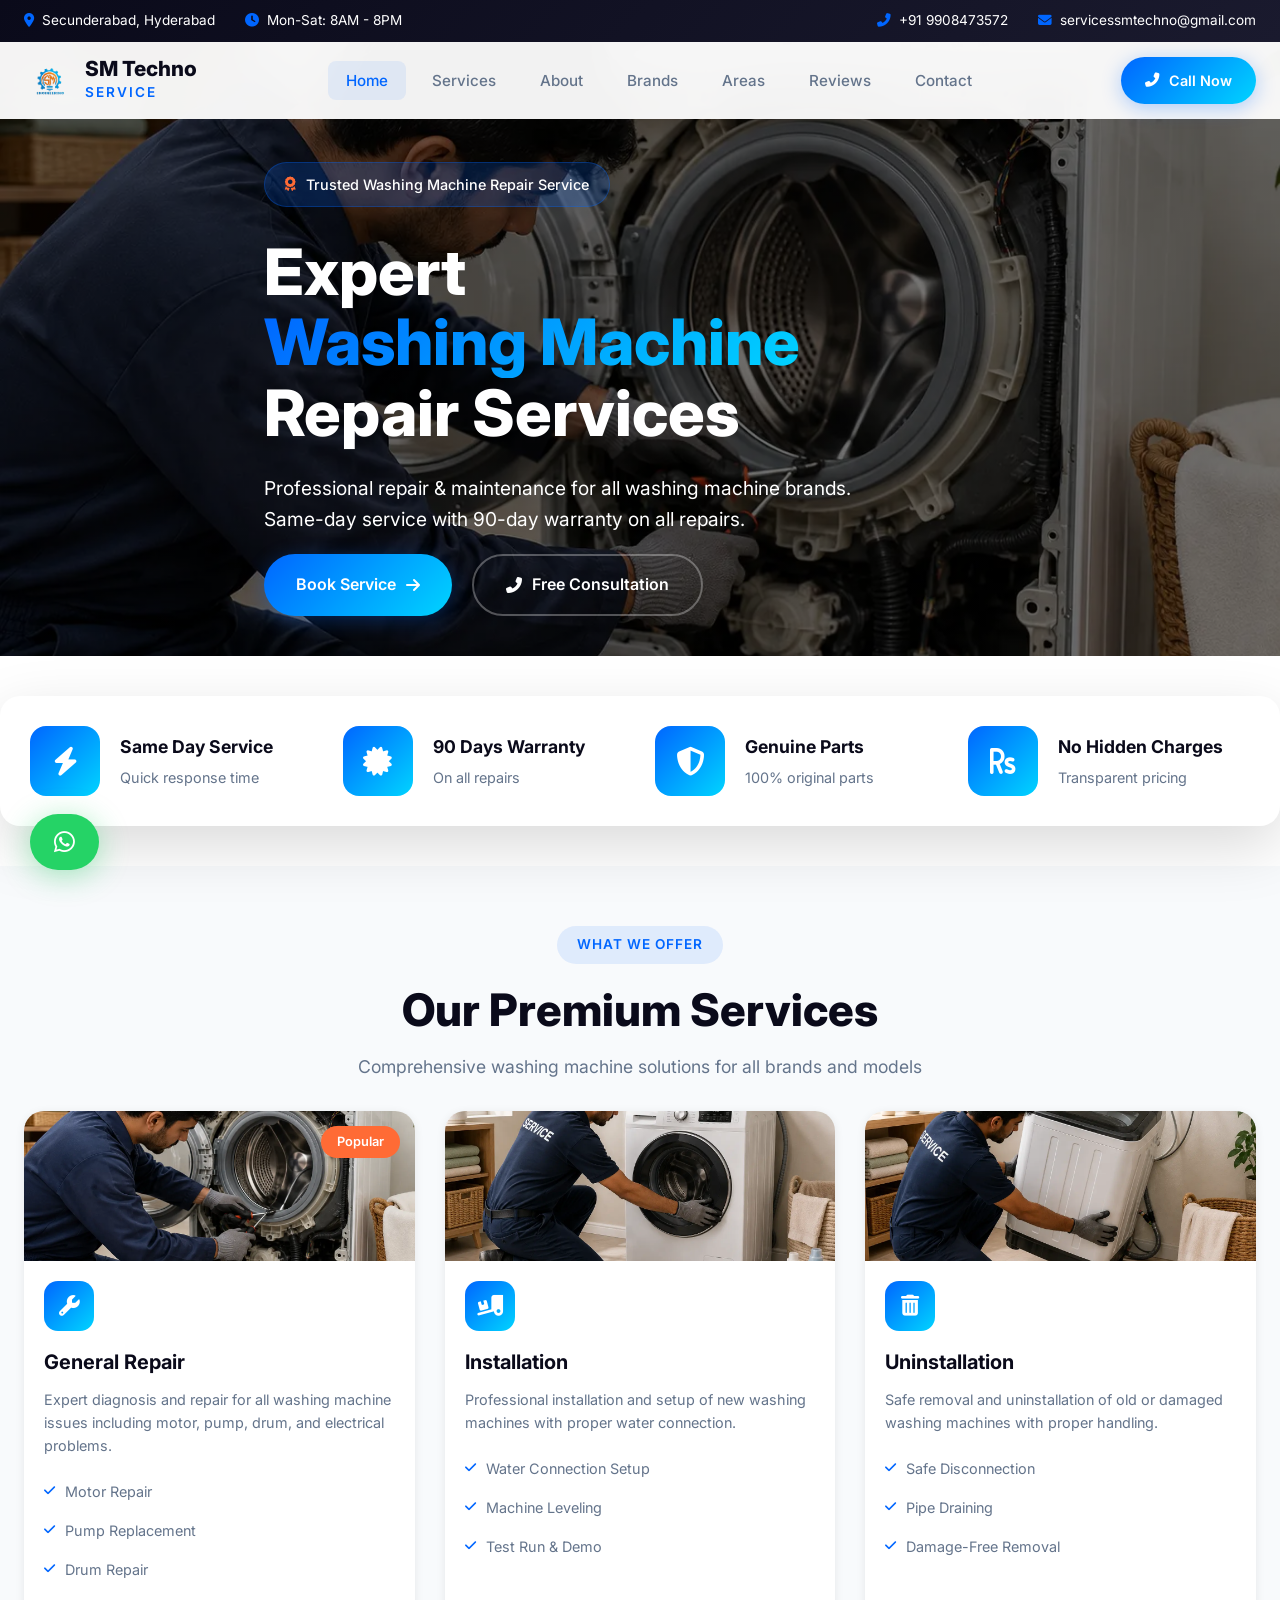
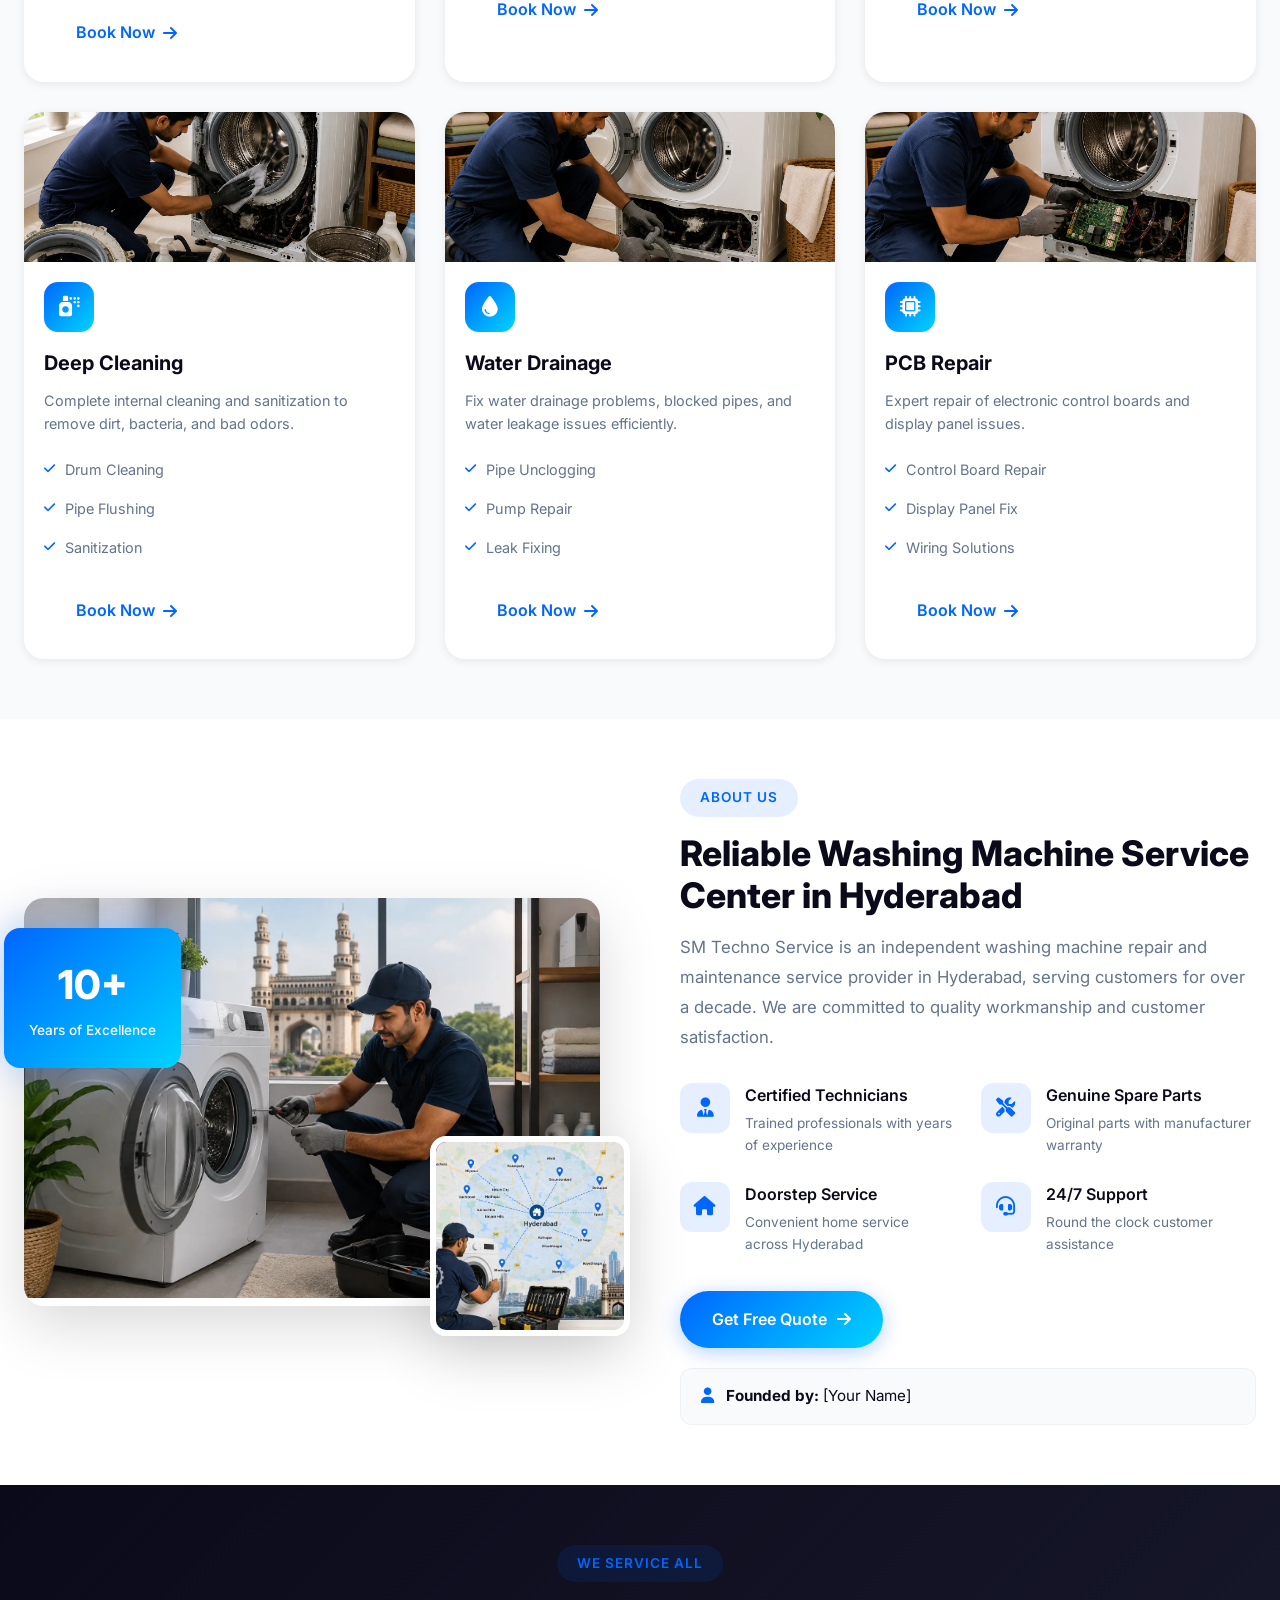
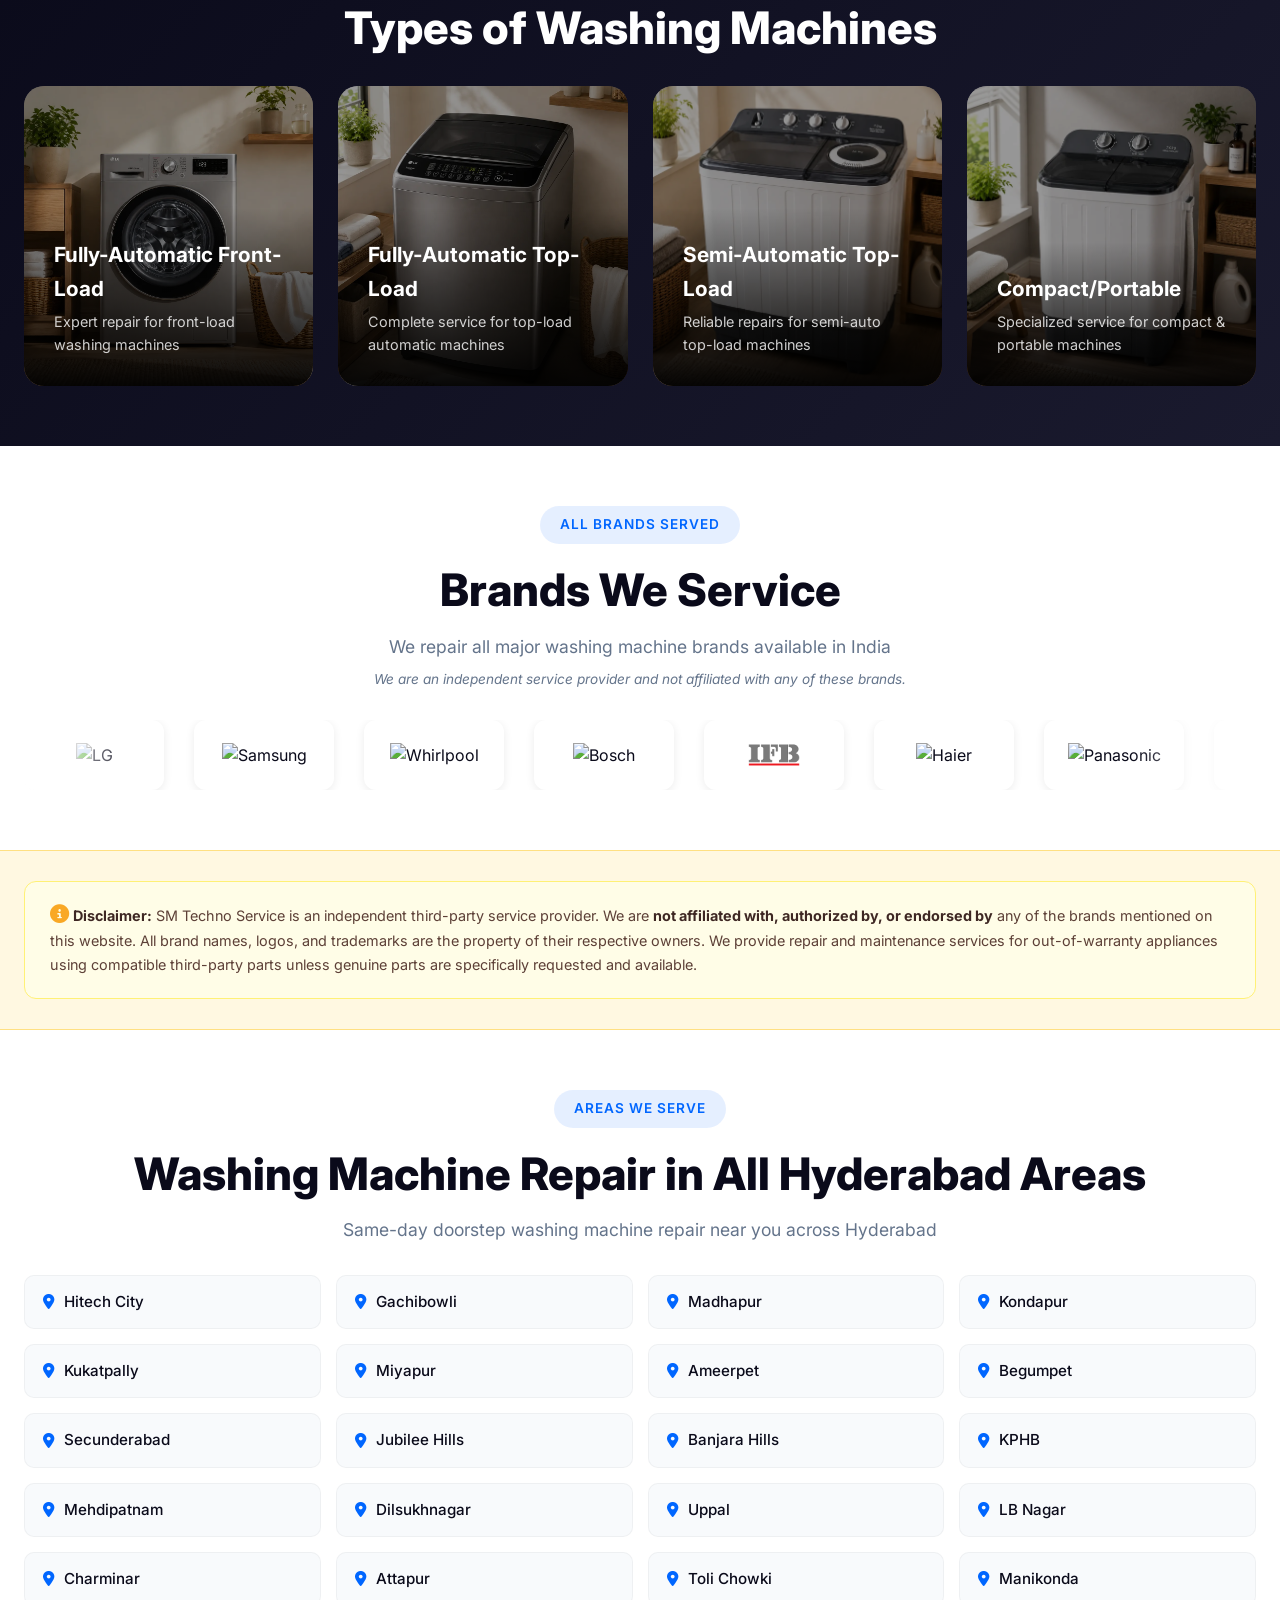
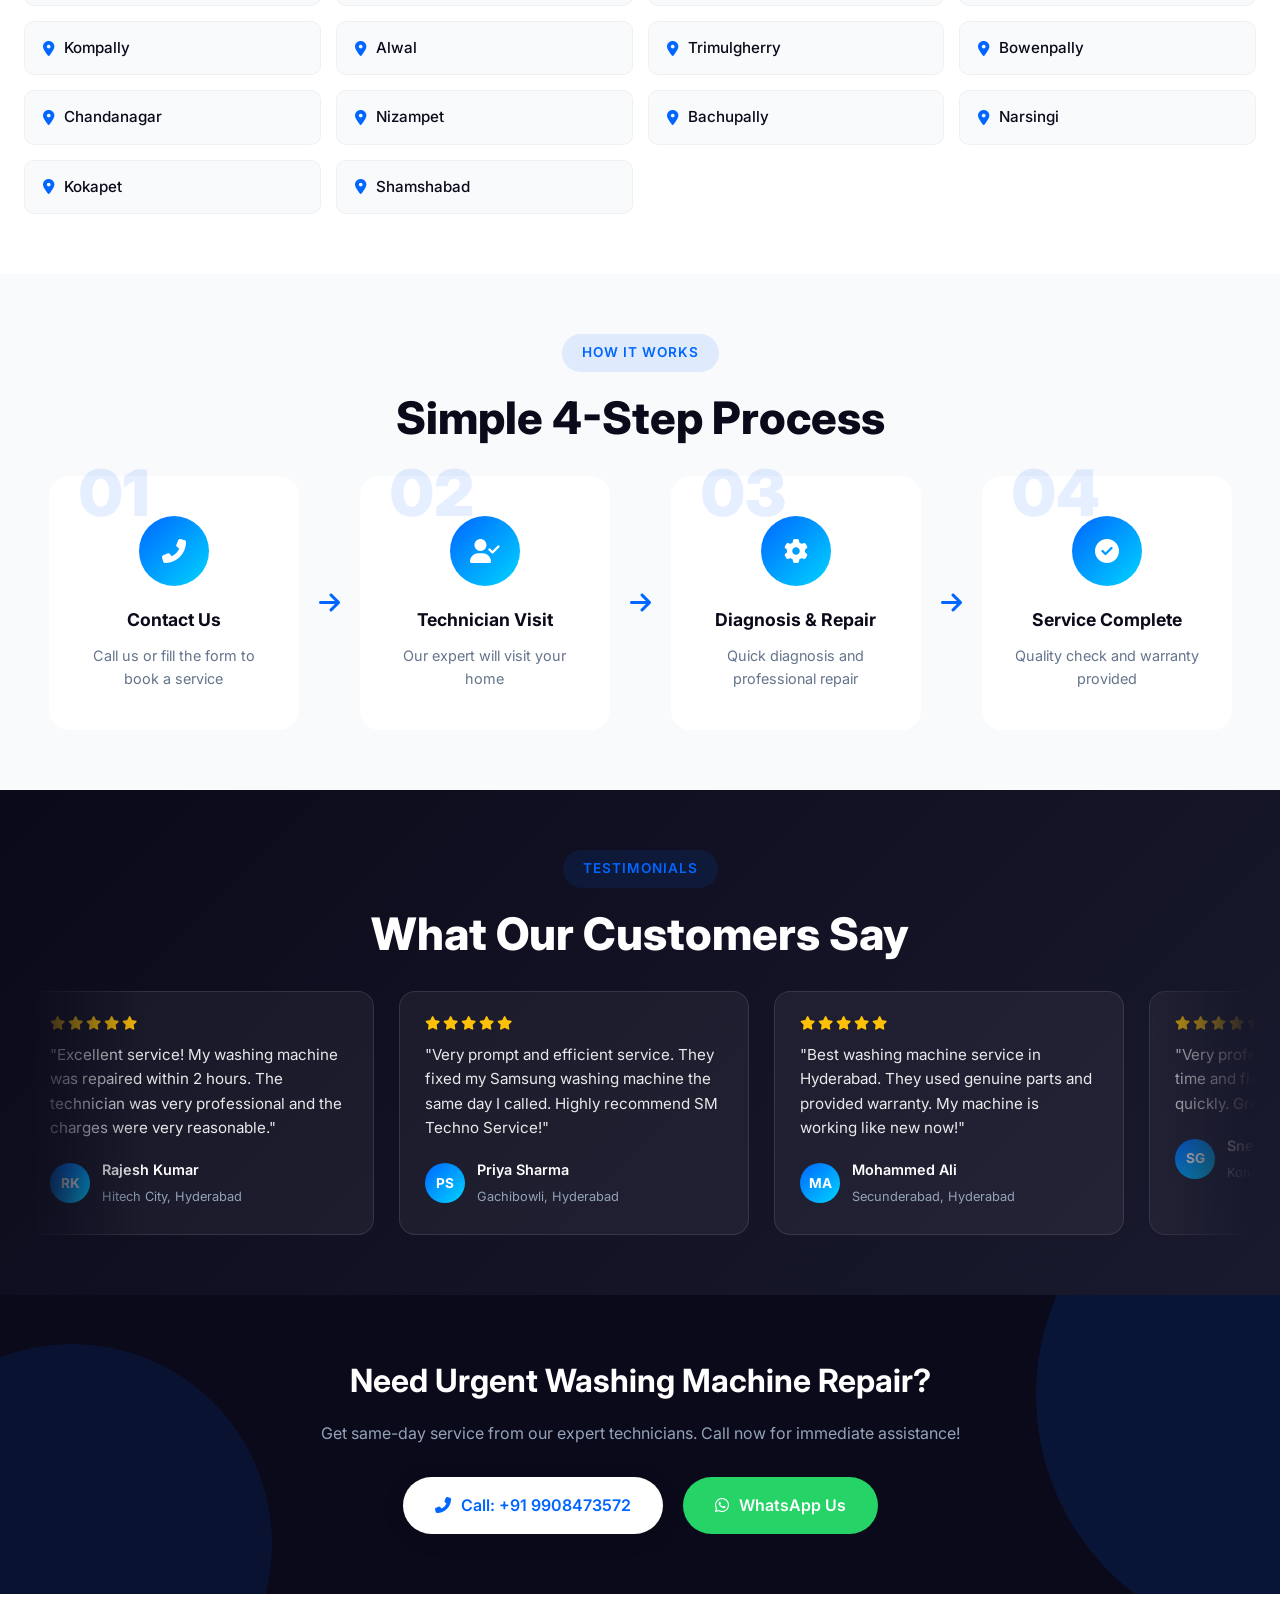
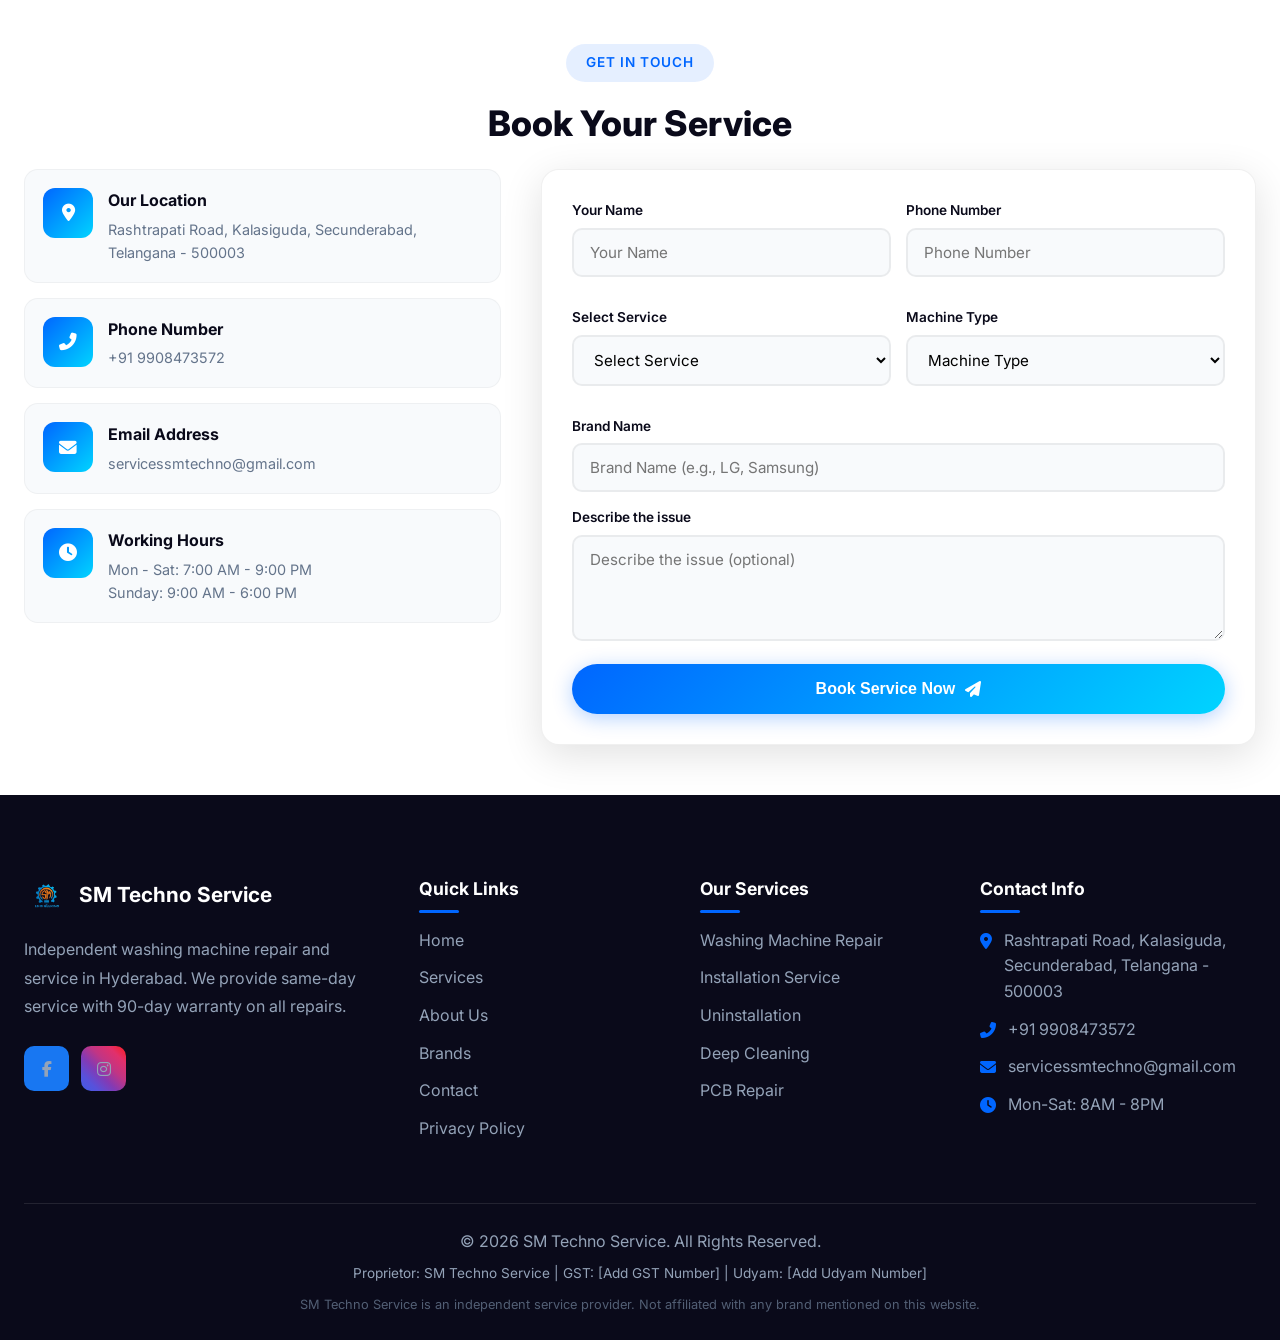
==== commit 0ebefe74: "fix: remove misleading claims and add disclaimers for Google Ads compliance" ====
--- a/index.html
+++ b/index.html
@@ -36,7 +36,7 @@
     <meta name="viewport" content="width=device-width, initial-scale=1.0">
     <title>SM Techno Service - Washing Machine Repair in Hyderabad</title>
     <meta name="description"
-        content="SM Techno Service - Hyderabad's #1 washing machine repair center. Same-day doorstep repair for all brands with 90-day warranty. Call +91 9908473572.">
+        content="SM Techno Service - Independent washing machine repair service in Hyderabad. Same-day doorstep repair for all brands with 90-day warranty. Call +91 9908473572.">
     <meta name="author" content="SM Techno Service">
     <meta name="robots" content="index, follow">
     <meta name="geo.region" content="IN-TG">
@@ -51,7 +51,7 @@
     <meta property="og:type" content="website">
     <meta property="og:title" content="SM Techno Service - Washing Machine Repair Hyderabad">
     <meta property="og:description"
-        content="Hyderabad's #1 washing machine repair & service center. Same-day service, 90-day warranty, genuine parts. Call +91 9908473572.">
+        content="Independent washing machine repair & service center in Hyderabad. Same-day service, 90-day warranty. Call +91 9908473572.">
     <meta property="og:url" content="https://smtechnoservice.online/">
     <meta property="og:site_name" content="SM Techno Service">
     <meta property="og:image" content="https://smtechnoservice.online/logo.png">
@@ -61,7 +61,7 @@
     <meta name="twitter:card" content="summary">
     <meta name="twitter:title" content="SM Techno Service | Washing Machine Repair Hyderabad">
     <meta name="twitter:description"
-        content="Hyderabad's #1 washing machine repair & service center. Same-day service, 90-day warranty, genuine parts.">
+        content="Independent washing machine repair & service center in Hyderabad. Same-day service, 90-day warranty.">
     <meta name="twitter:image" content="https://smtechnoservice.online/logo.png">
 
     <link rel="stylesheet" href="styles.css">
@@ -92,7 +92,7 @@
         "@context": "https://schema.org",
         "@type": "LocalBusiness",
         "name": "SM Techno Service",
-        "description": "Washing machine repair and service center in Hyderabad offering repair, installation, uninstallation, deep cleaning, water drainage and PCB repair for all major brands.",
+        "description": "Independent washing machine repair and service provider in Hyderabad offering repair, installation, uninstallation, deep cleaning, water drainage and PCB repair for all major brands.",
         "url": "https://smtechnoservice.online",
         "telephone": "+91-99084-73572",
         "image": "https://smtechnoservice.online/logo.png",
@@ -207,7 +207,7 @@
         <div class="hero-content">
             <div class="hero-badge">
                 <i class="fas fa-award"></i>
-                <span>#1 Service Center in Hyderabad</span>
+                <span>Trusted Washing Machine Repair Service</span>
             </div>
             <h1 class="hero-title">
                 <span class="title-line">Expert</span>
@@ -418,10 +418,10 @@
                 </div>
                 <div class="about-content">
                     <span class="section-tag">About Us</span>
-                    <h2 class="section-title">Hyderabad's Most Trusted Washing Machine Service Center</h2>
-                    <p class="about-description">SM Techno Service has been serving Hyderabad with premium washing
-                        machine repair and maintenance services for over a decade. Our commitment to quality and
-                        customer satisfaction has made us the preferred choice for thousands of households.</p>
+                    <h2 class="section-title">Reliable Washing Machine Service Center in Hyderabad</h2>
+                    <p class="about-description">SM Techno Service is an independent washing machine repair and
+                        maintenance service provider in Hyderabad, serving customers for over a decade. We are committed
+                        to quality workmanship and customer satisfaction.</p>
                     <div class="about-features">
                         <div class="about-feature">
                             <div class="feature-icon-box">
@@ -464,6 +464,9 @@
                         <span>Get Free Quote</span>
                         <i class="fas fa-arrow-right"></i>
                     </a>
+                    <div class="about-owner">
+                        <p><i class="fas fa-user"></i> <strong>Founded by:</strong> [Your Name]</p>
+                    </div>
                 </div>
             </div>
         </div>
@@ -528,6 +531,7 @@
                 <span class="section-tag">All Brands Served</span>
                 <h2 class="section-title">Brands We Service</h2>
                 <p class="section-subtitle">We repair all major washing machine brands available in India</p>
+                <p class="section-disclaimer">We are an independent service provider and not affiliated with any of these brands.</p>
             </div>
             <div class="brands-marquee">
                 <div class="brands-track">
@@ -572,6 +576,19 @@
                             loading="lazy">
                     </div>
                 </div>
+            </div>
+        </div>
+    </section>
+
+    <!-- Disclaimer -->
+    <section class="disclaimer-section">
+        <div class="container">
+            <div class="disclaimer-box">
+                <p><i class="fas fa-info-circle"></i> <strong>Disclaimer:</strong> SM Techno Service is an independent
+                    third-party service provider. We are <strong>not affiliated with, authorized by, or endorsed by</strong>
+                    any of the brands mentioned on this website. All brand names, logos, and trademarks are the property
+                    of their respective owners. We provide repair and maintenance services for out-of-warranty appliances
+                    using compatible third-party parts unless genuine parts are specifically requested and available.</p>
             </div>
         </div>
     </section>
@@ -941,7 +958,7 @@
                         <img src="logo.png" alt="SM Techno Service" loading="lazy">
                         <span>SM Techno Service</span>
                     </div>
-                    <p>Hyderabad's most trusted washing machine repair and service center. We provide same-day service
+                    <p>Independent washing machine repair and service in Hyderabad. We provide same-day service
                         with 90-day warranty on all repairs.</p>
                     <div class="footer-social">
                         <a href="https://www.facebook.com/profile.php?id=61593124959179" target="_blank" rel="noopener" aria-label="Facebook" class="facebook">
@@ -985,8 +1002,10 @@
                 </div>
             </div>
             <div class="footer-bottom">
-                <p>&copy; 2026 SM Techno Service. All Rights Reserved. | Designed with <i class="fas fa-heart"></i> in
-                    Hyderabad</p>
+                <p>&copy; 2026 SM Techno Service. All Rights Reserved.</p>
+                <p class="footer-business-info">Proprietor: SM Techno Service | GST: [Add GST Number] | Udyam: [Add Udyam Number]</p>
+                <p class="footer-disclaimer">SM Techno Service is an independent service provider. Not affiliated with
+                    any brand mentioned on this website.</p>
             </div>
         </div>
     </footer>
--- a/styles.css
+++ b/styles.css
@@ -604,6 +604,13 @@
     margin: 0 auto;
 }
 
+.section-disclaimer {
+    font-size: 0.85rem;
+    color: var(--gray);
+    font-style: italic;
+    margin-top: 8px;
+}
+
 /* Services Section */
 .services {
     padding: 60px 0;
@@ -1631,6 +1638,74 @@
     z-index: 1000;
 }
 
+/* Disclaimer Section */
+.disclaimer-section {
+    padding: 30px 0;
+    background: #fff8e1;
+    border-top: 1px solid #ffe082;
+    border-bottom: 1px solid #ffe082;
+}
+
+.disclaimer-box {
+    display: flex;
+    align-items: flex-start;
+    gap: 12px;
+    padding: 20px 25px;
+    background: #fffde7;
+    border-radius: 12px;
+    border: 1px solid #fff176;
+}
+
+.disclaimer-box i {
+    color: #f9a825;
+    font-size: 1.2rem;
+    margin-top: 3px;
+    flex-shrink: 0;
+}
+
+.disclaimer-box p {
+    margin: 0;
+    font-size: 0.9rem;
+    color: #5d4037;
+    line-height: 1.7;
+}
+
+.disclaimer-box strong {
+    color: #3e2723;
+}
+
+.footer-bottom .footer-disclaimer {
+    font-size: 0.8rem;
+    color: var(--gray);
+    margin-top: 10px;
+    opacity: 0.8;
+}
+
+.footer-bottom .footer-business-info {
+    font-size: 0.85rem;
+    color: var(--gray-light);
+    margin-top: 8px;
+}
+
+.about-owner {
+    margin-top: 20px;
+    padding: 15px 20px;
+    background: var(--light);
+    border-radius: 12px;
+    border: 1px solid rgba(0,0,0,0.04);
+}
+
+.about-owner p {
+    margin: 0;
+    font-size: 0.95rem;
+    color: var(--dark);
+}
+
+.about-owner i {
+    color: var(--primary);
+    margin-right: 8px;
+}
+
 .back-to-top.visible {
     opacity: 1;
     visibility: visible;
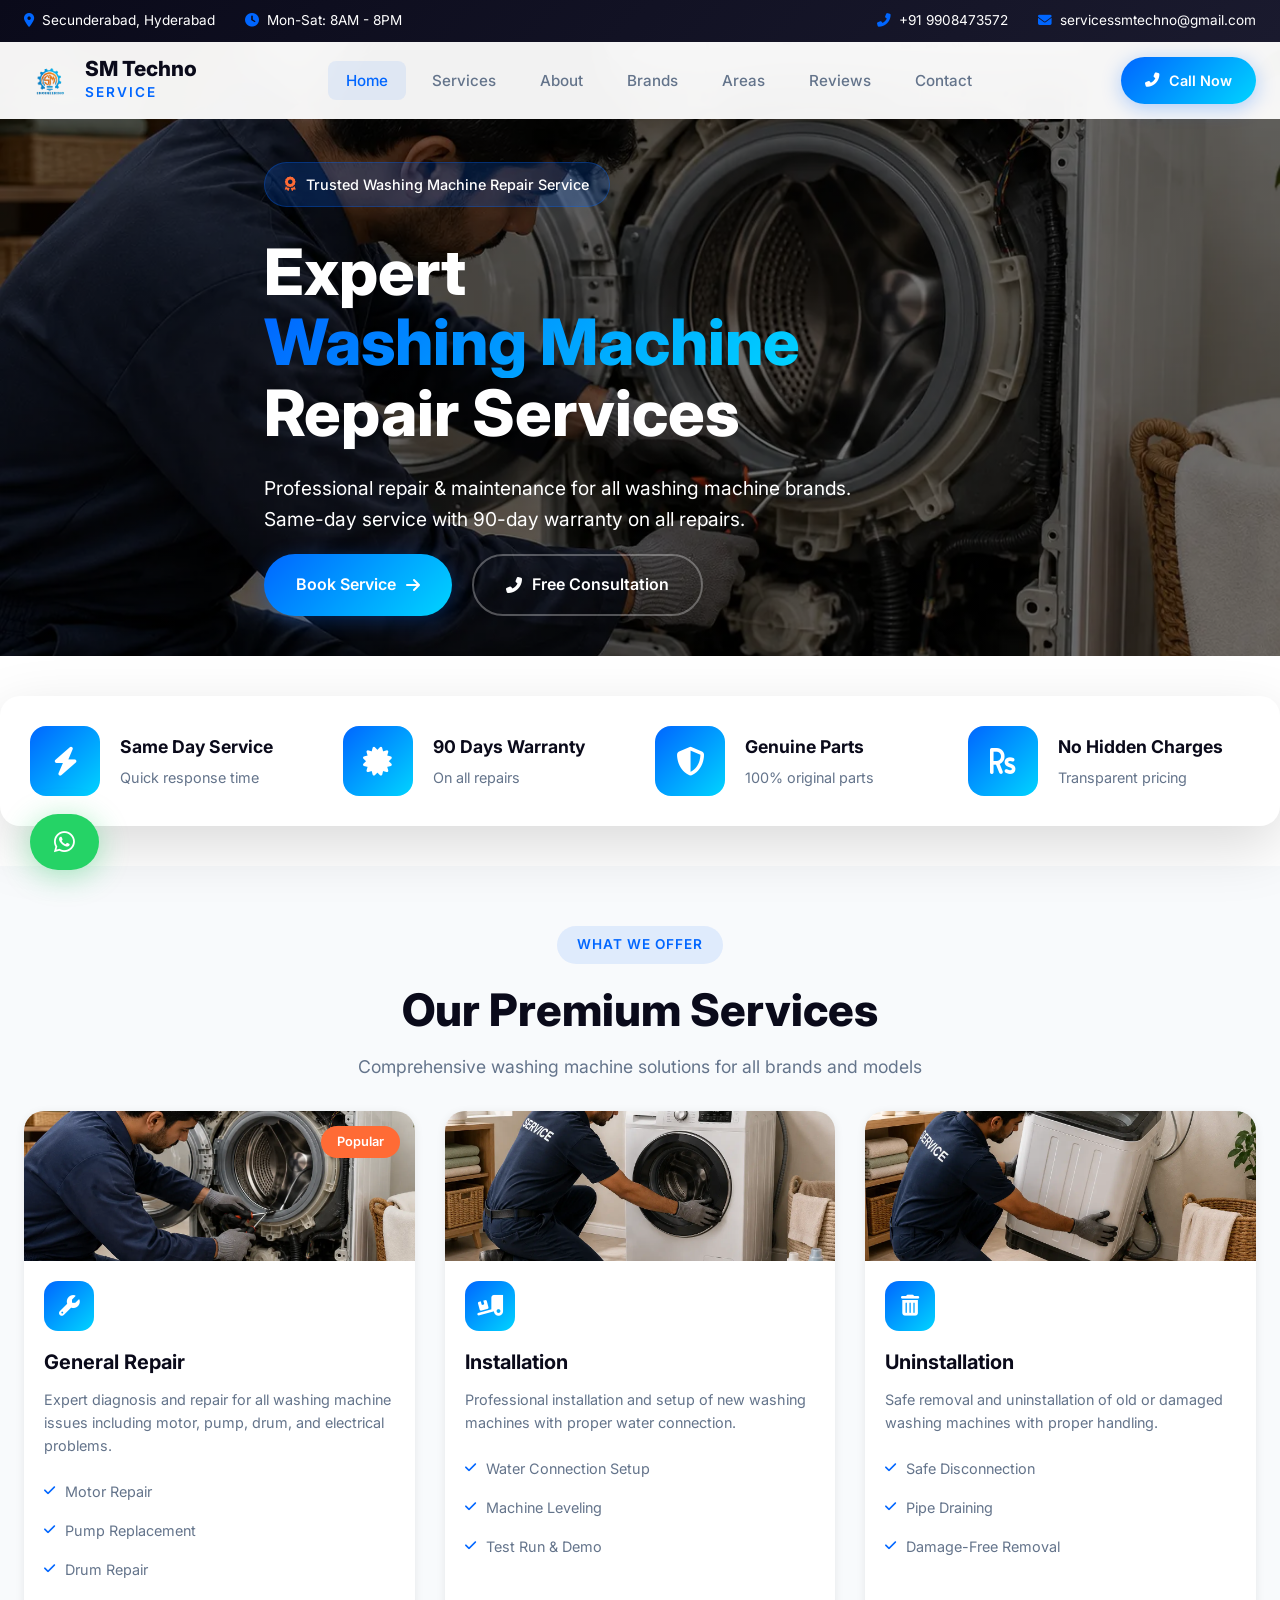
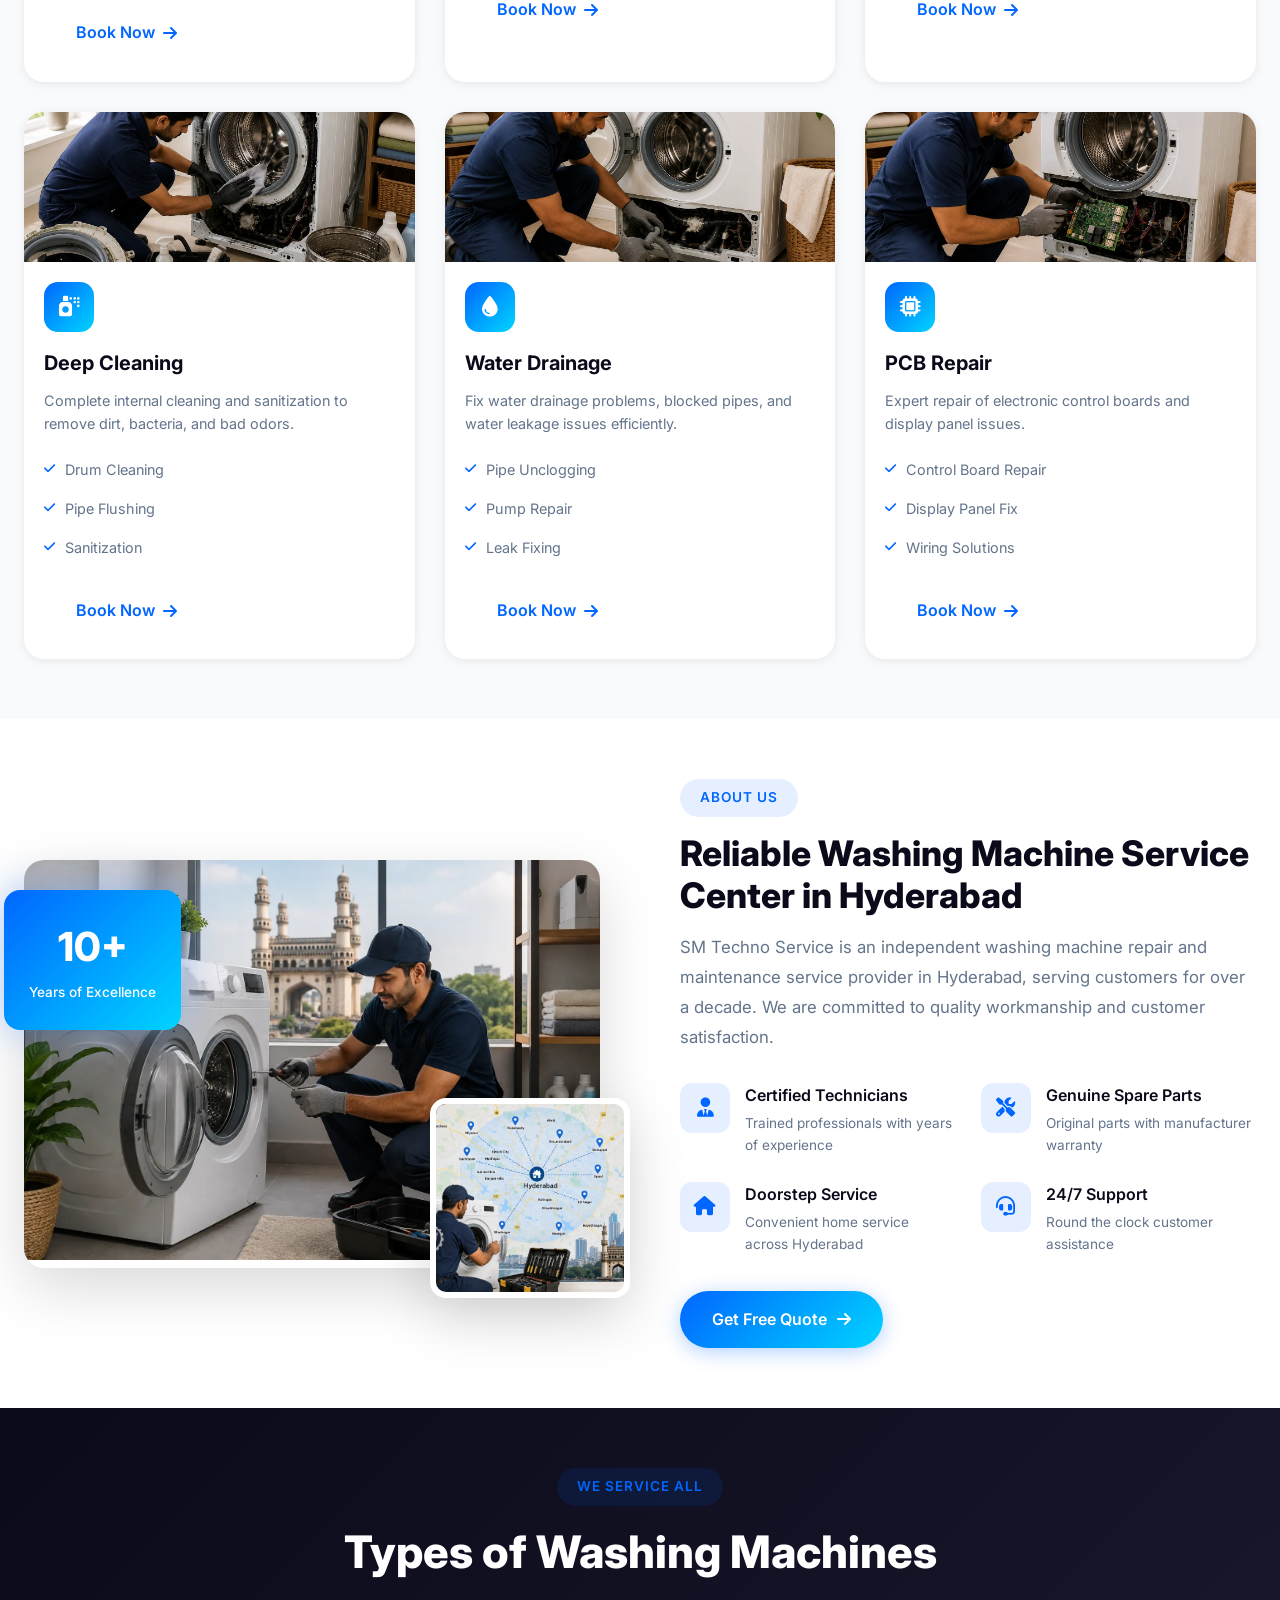
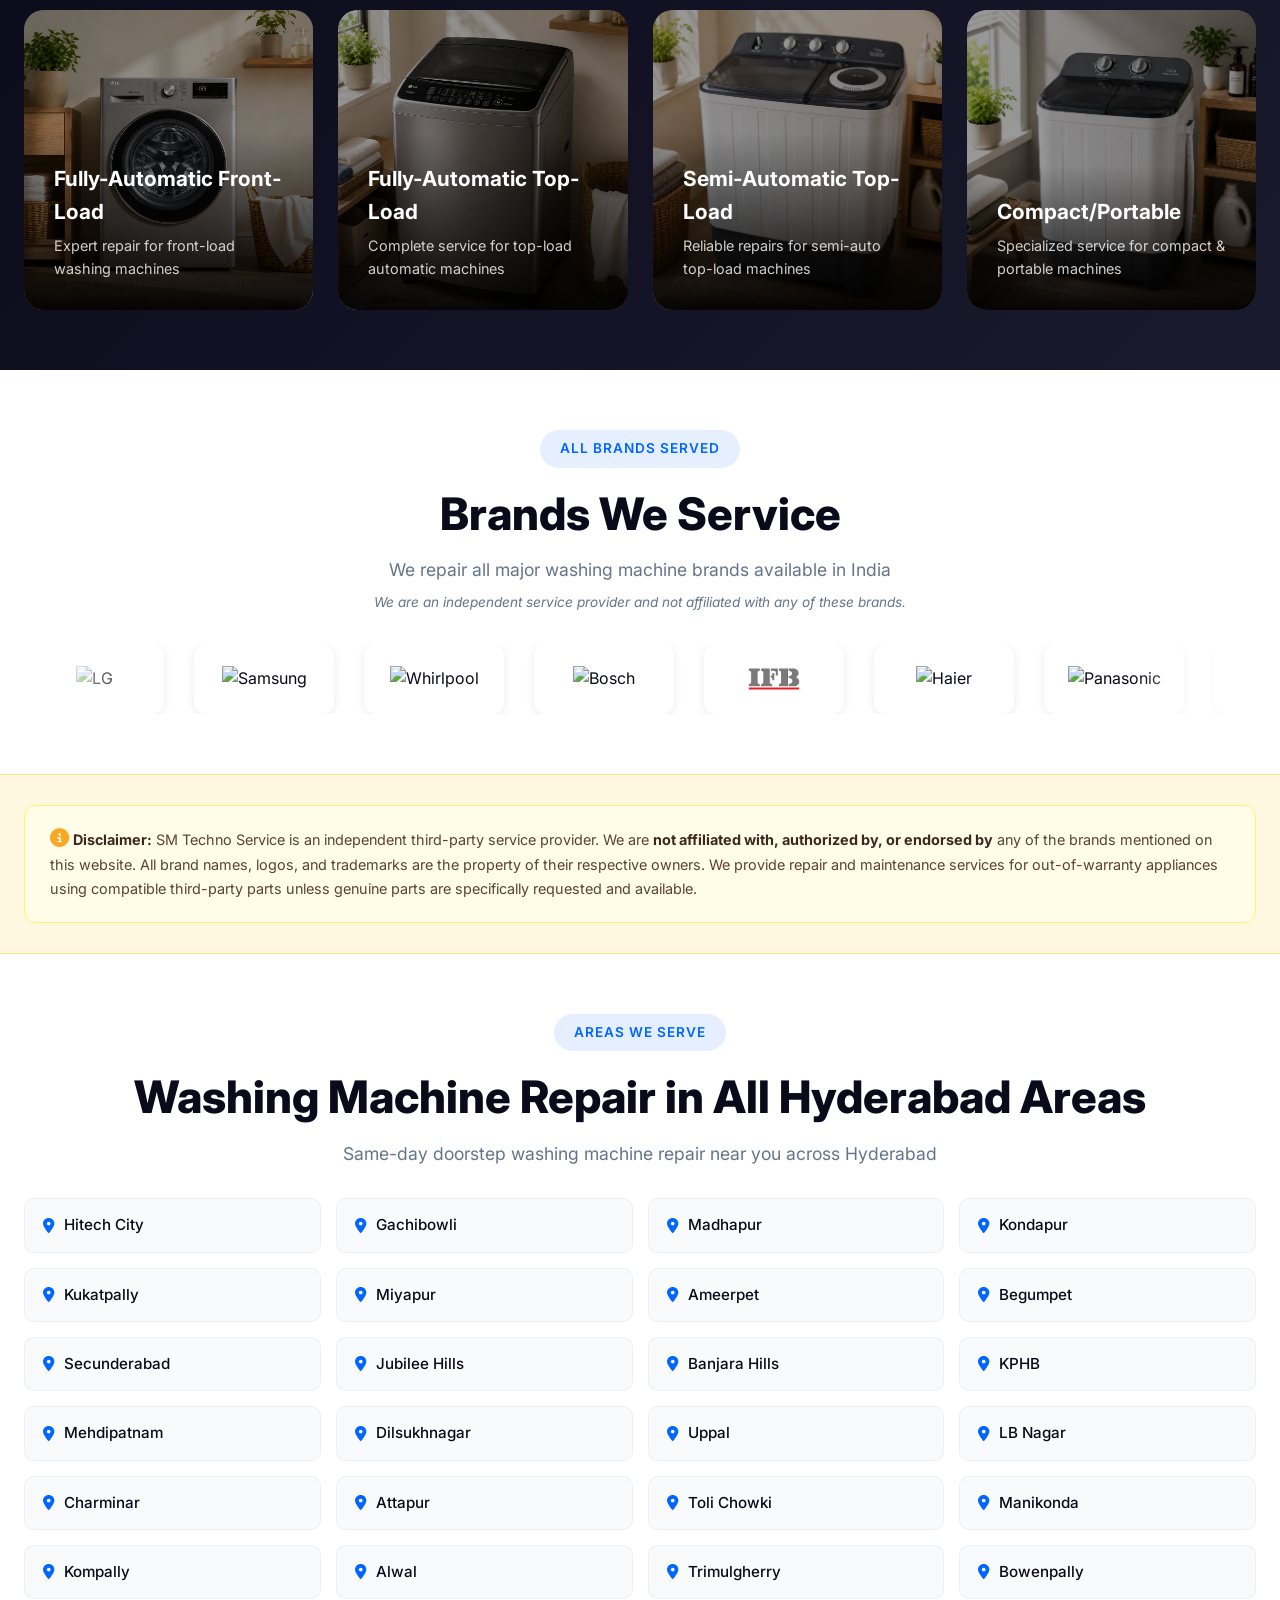
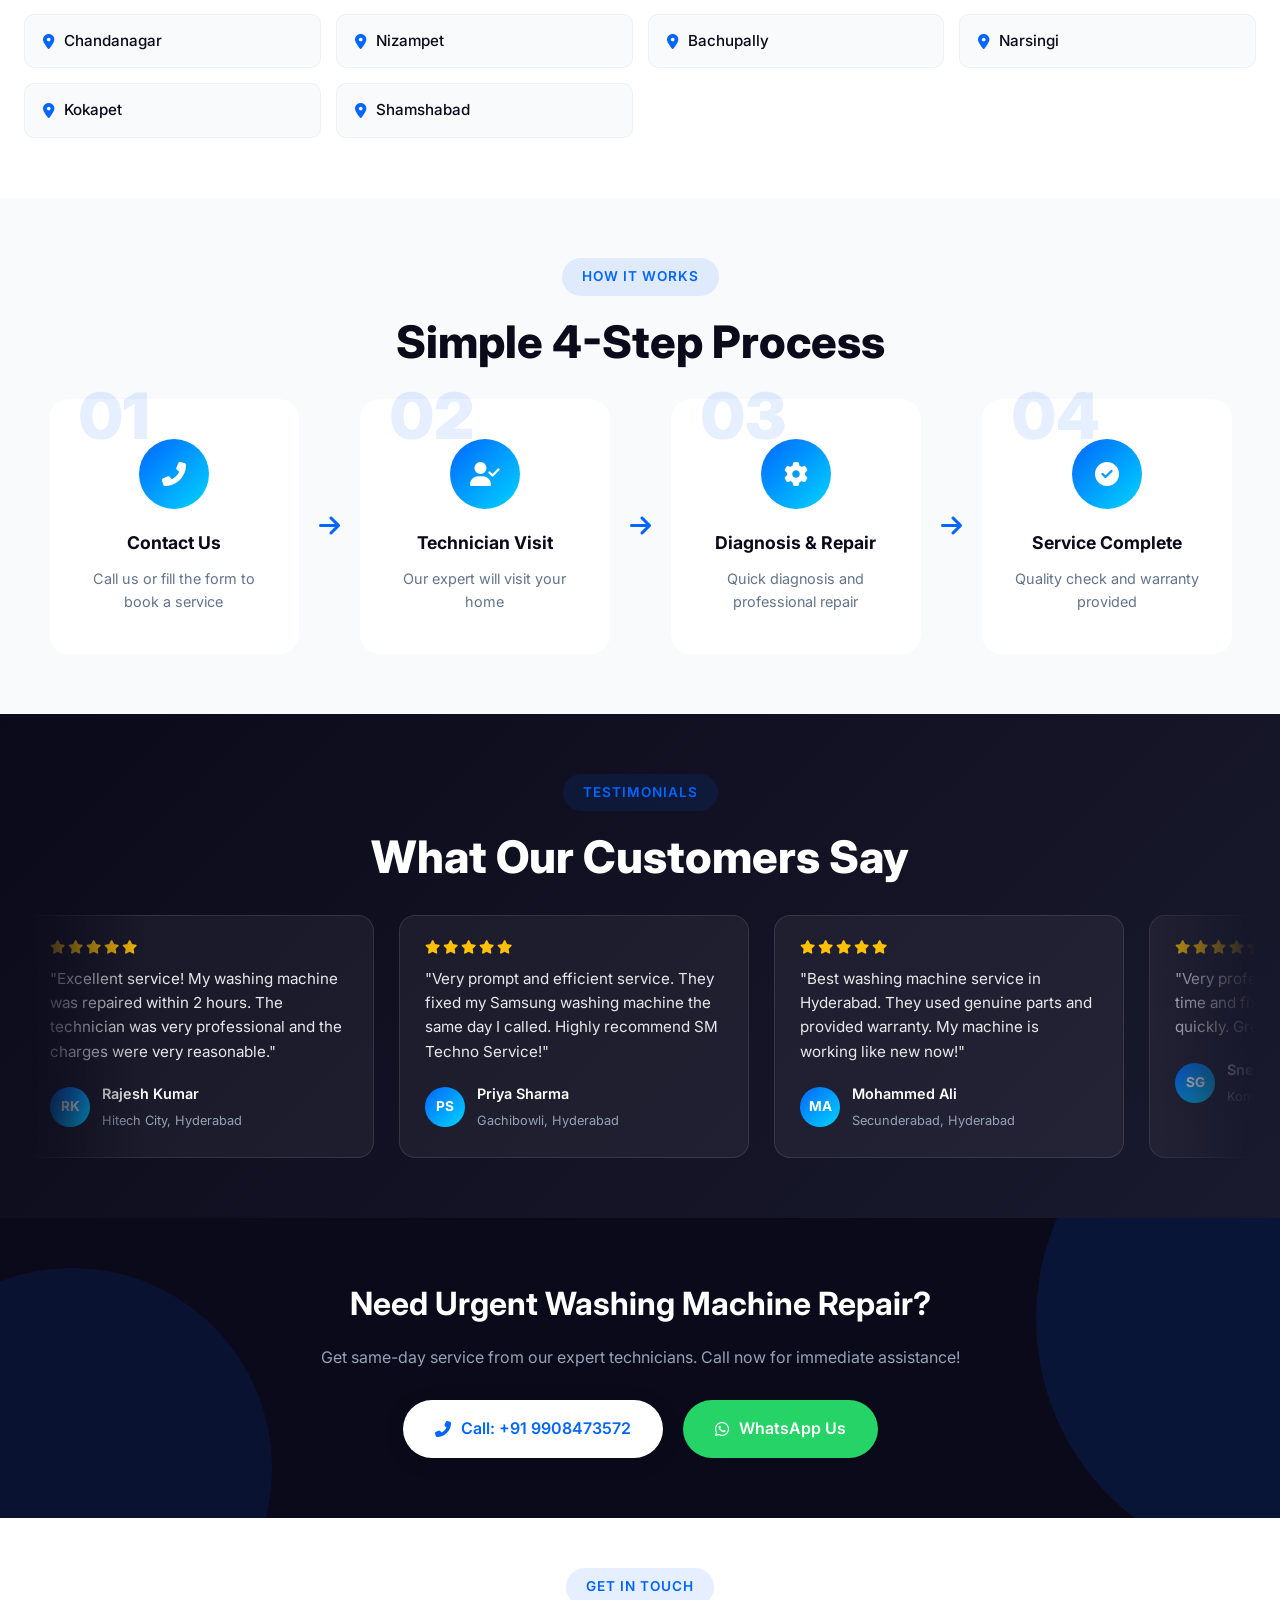
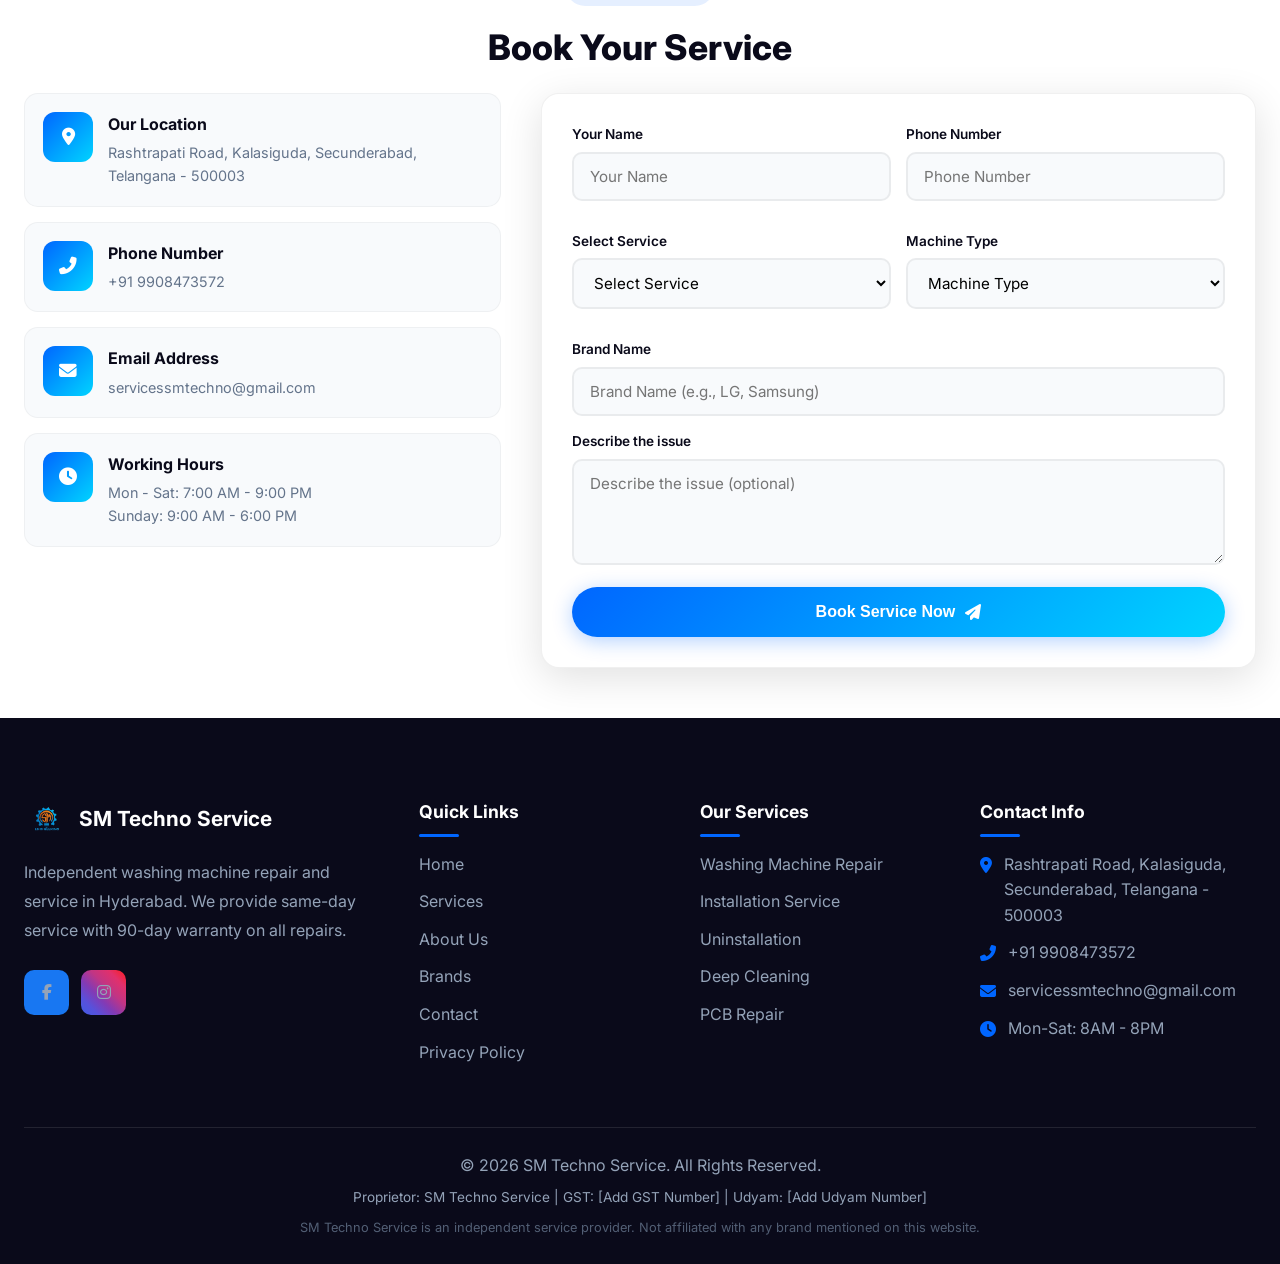
==== commit 4a960ac5: "fix: remove owner name placeholder from website" ====
--- a/index.html
+++ b/index.html
@@ -464,9 +464,6 @@
                         <span>Get Free Quote</span>
                         <i class="fas fa-arrow-right"></i>
                     </a>
-                    <div class="about-owner">
-                        <p><i class="fas fa-user"></i> <strong>Founded by:</strong> [Your Name]</p>
-                    </div>
                 </div>
             </div>
         </div>
--- a/styles.css
+++ b/styles.css
@@ -1687,25 +1687,6 @@
     margin-top: 8px;
 }
 
-.about-owner {
-    margin-top: 20px;
-    padding: 15px 20px;
-    background: var(--light);
-    border-radius: 12px;
-    border: 1px solid rgba(0,0,0,0.04);
-}
-
-.about-owner p {
-    margin: 0;
-    font-size: 0.95rem;
-    color: var(--dark);
-}
-
-.about-owner i {
-    color: var(--primary);
-    margin-right: 8px;
-}
-
 .back-to-top.visible {
     opacity: 1;
     visibility: visible;
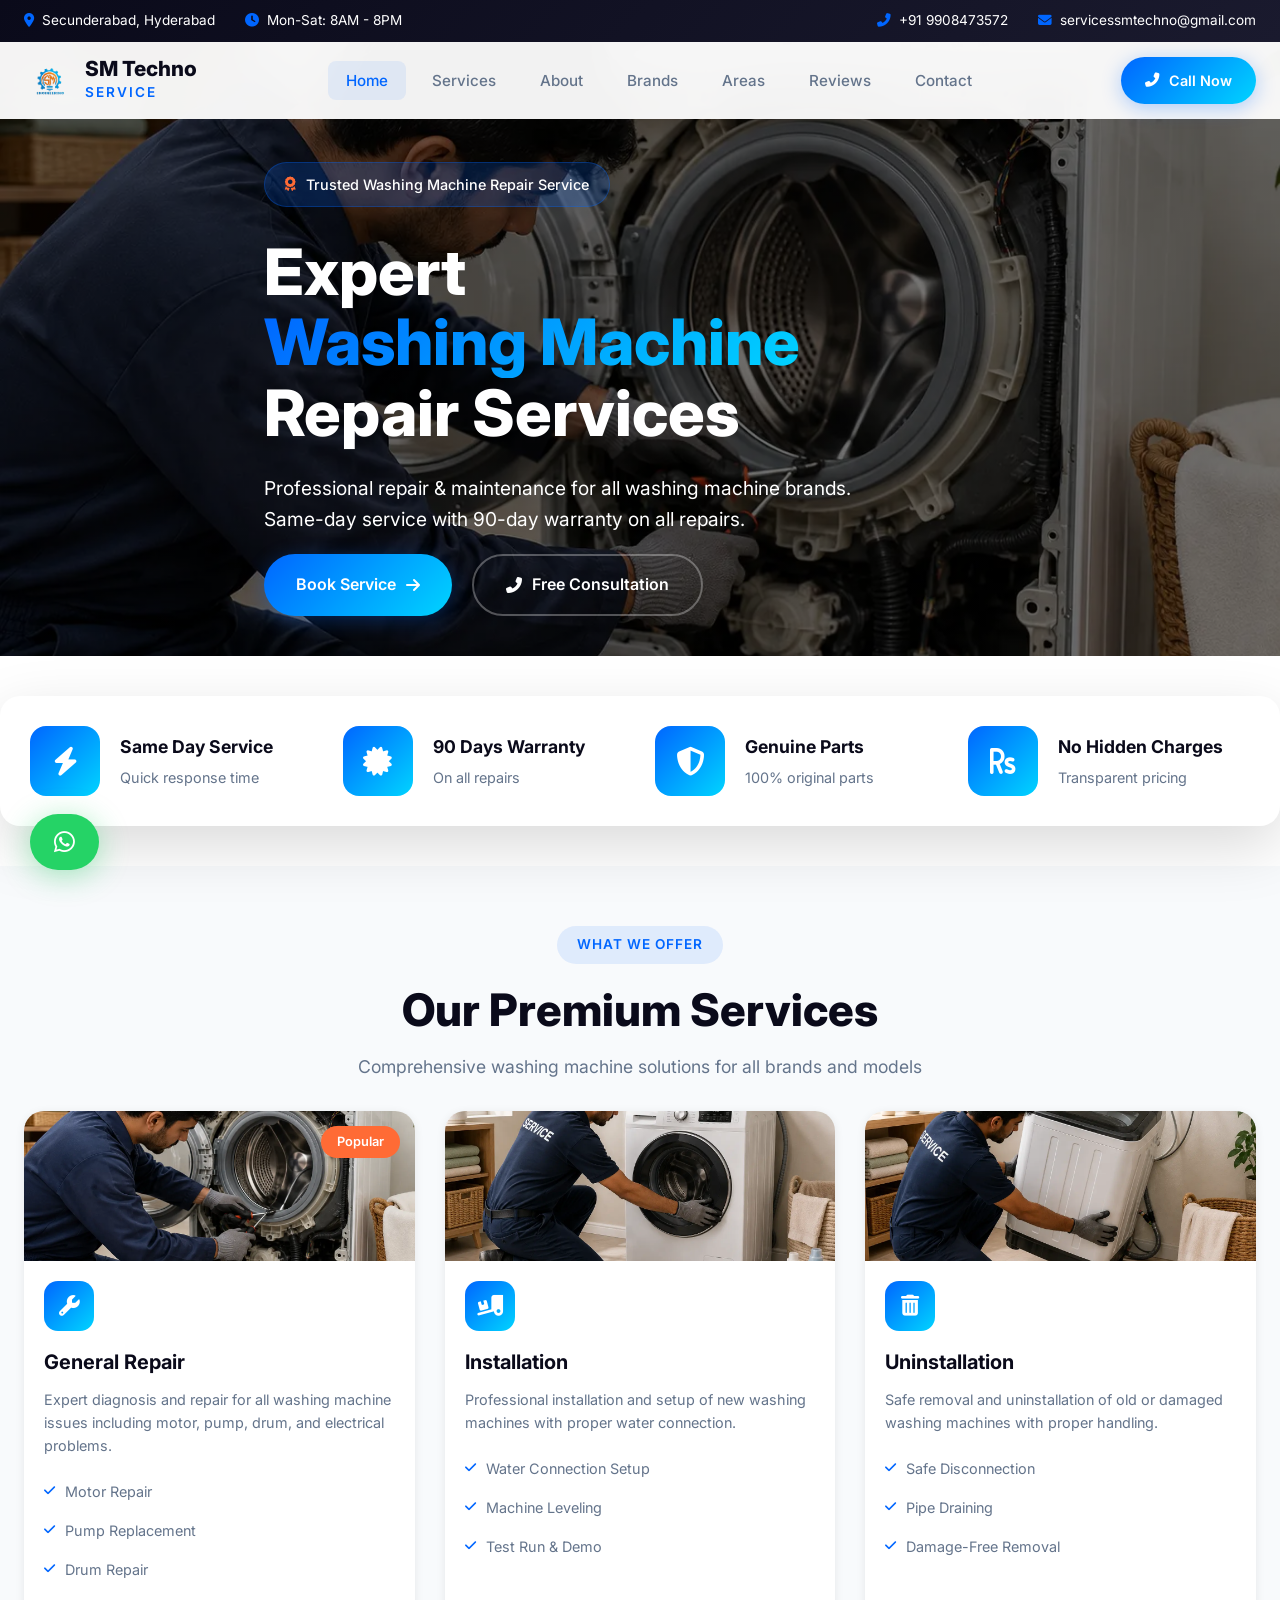
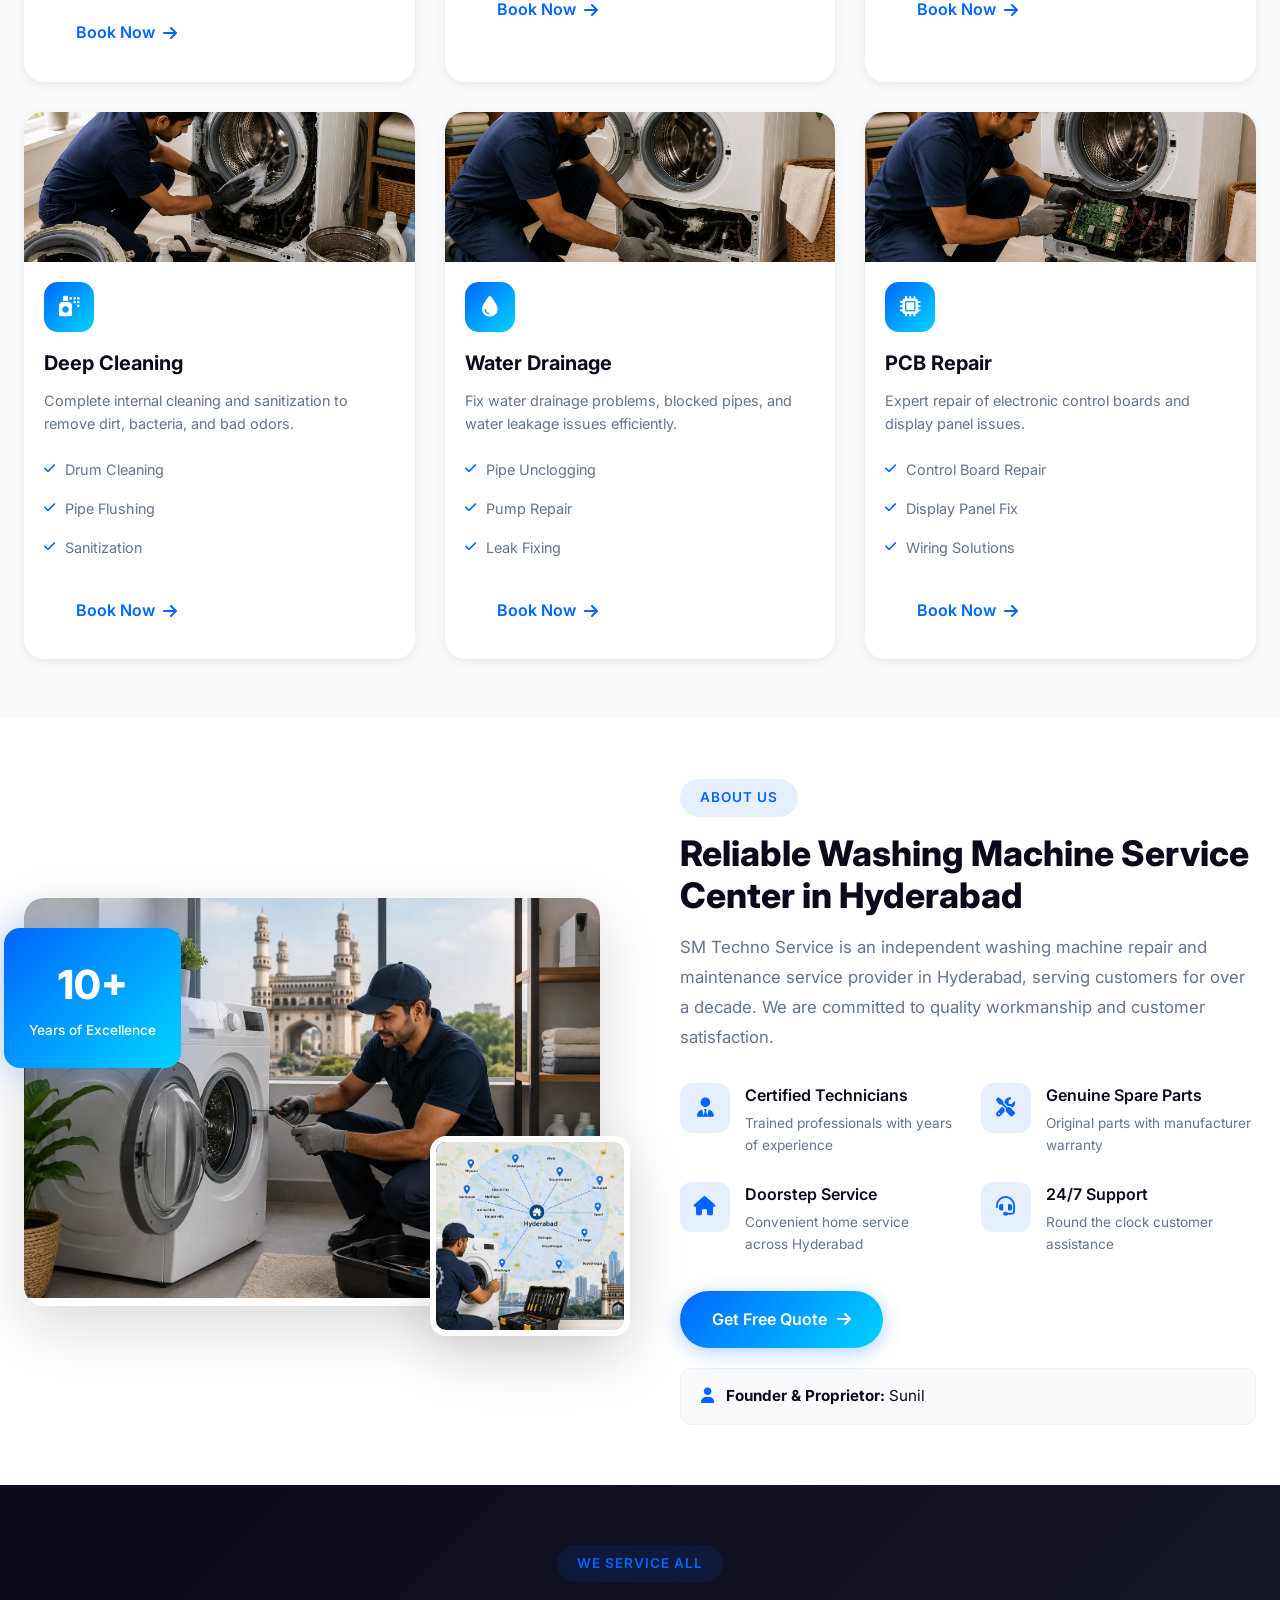
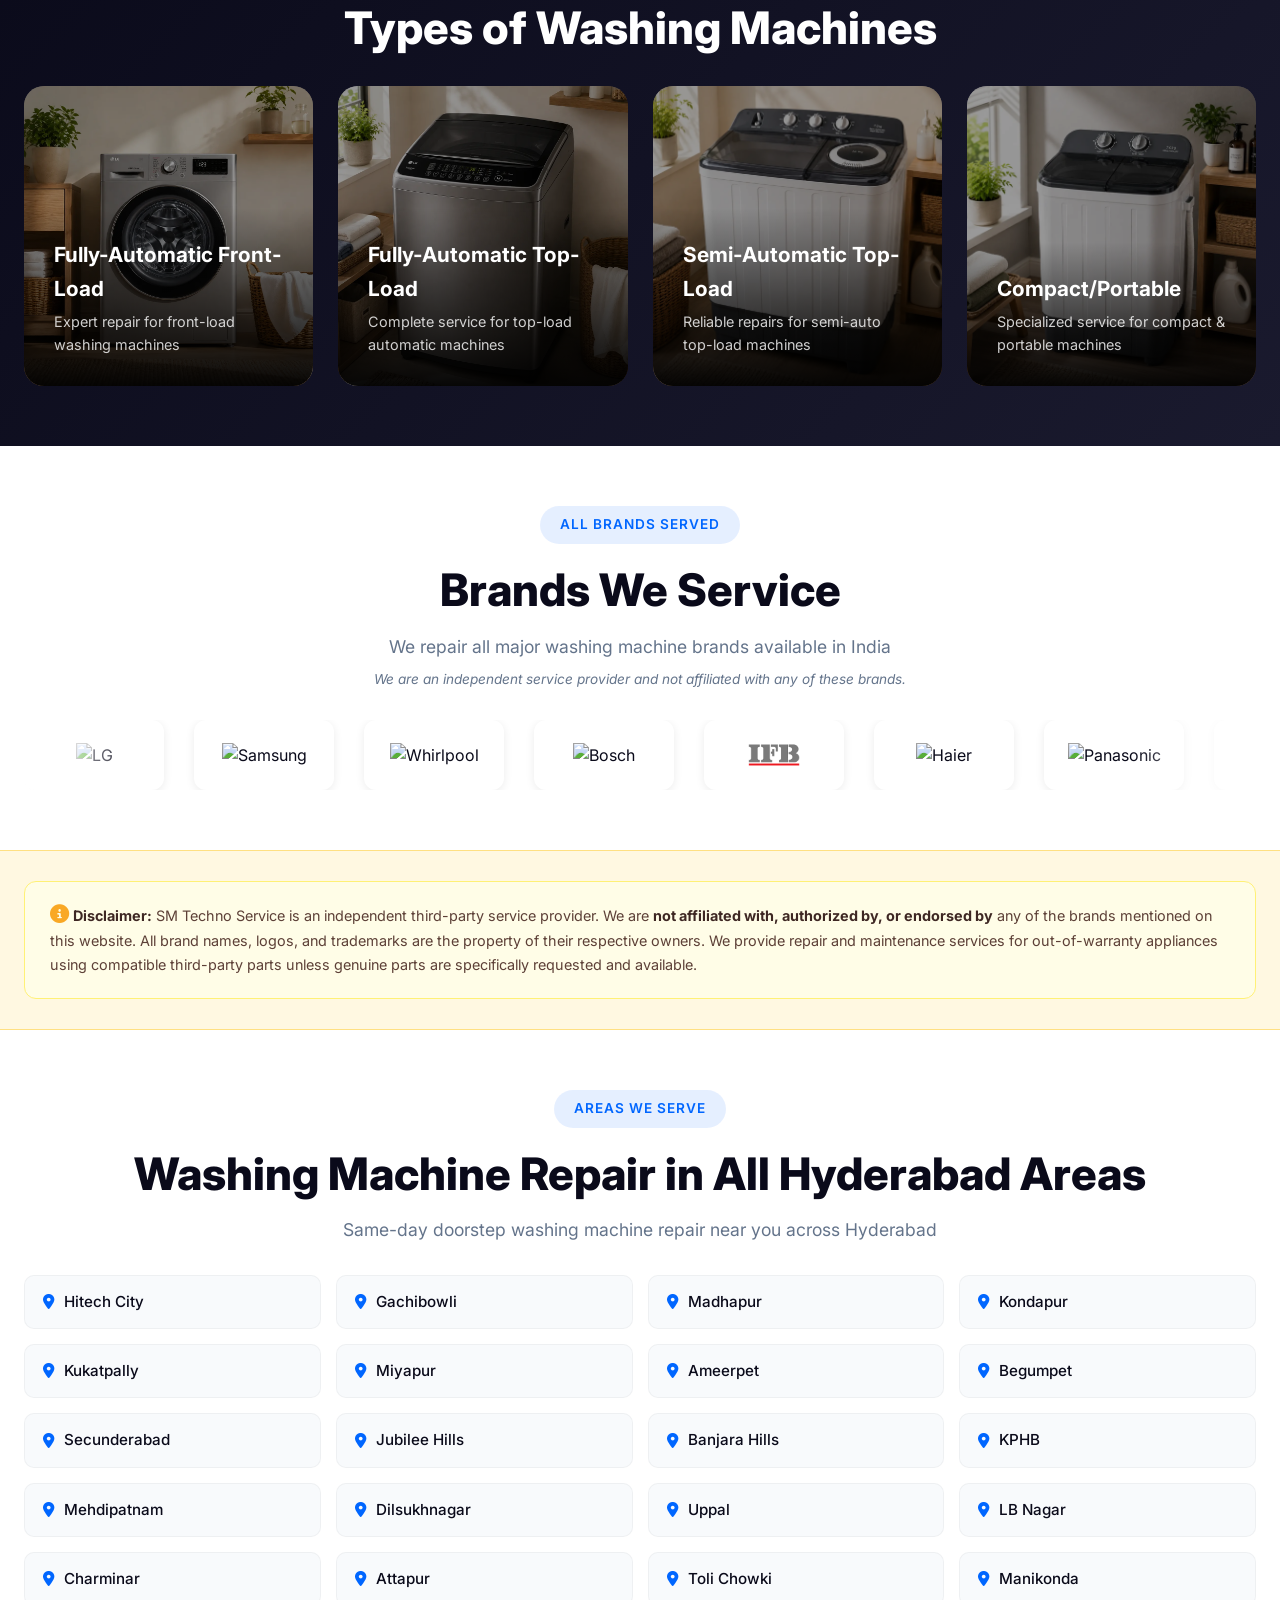
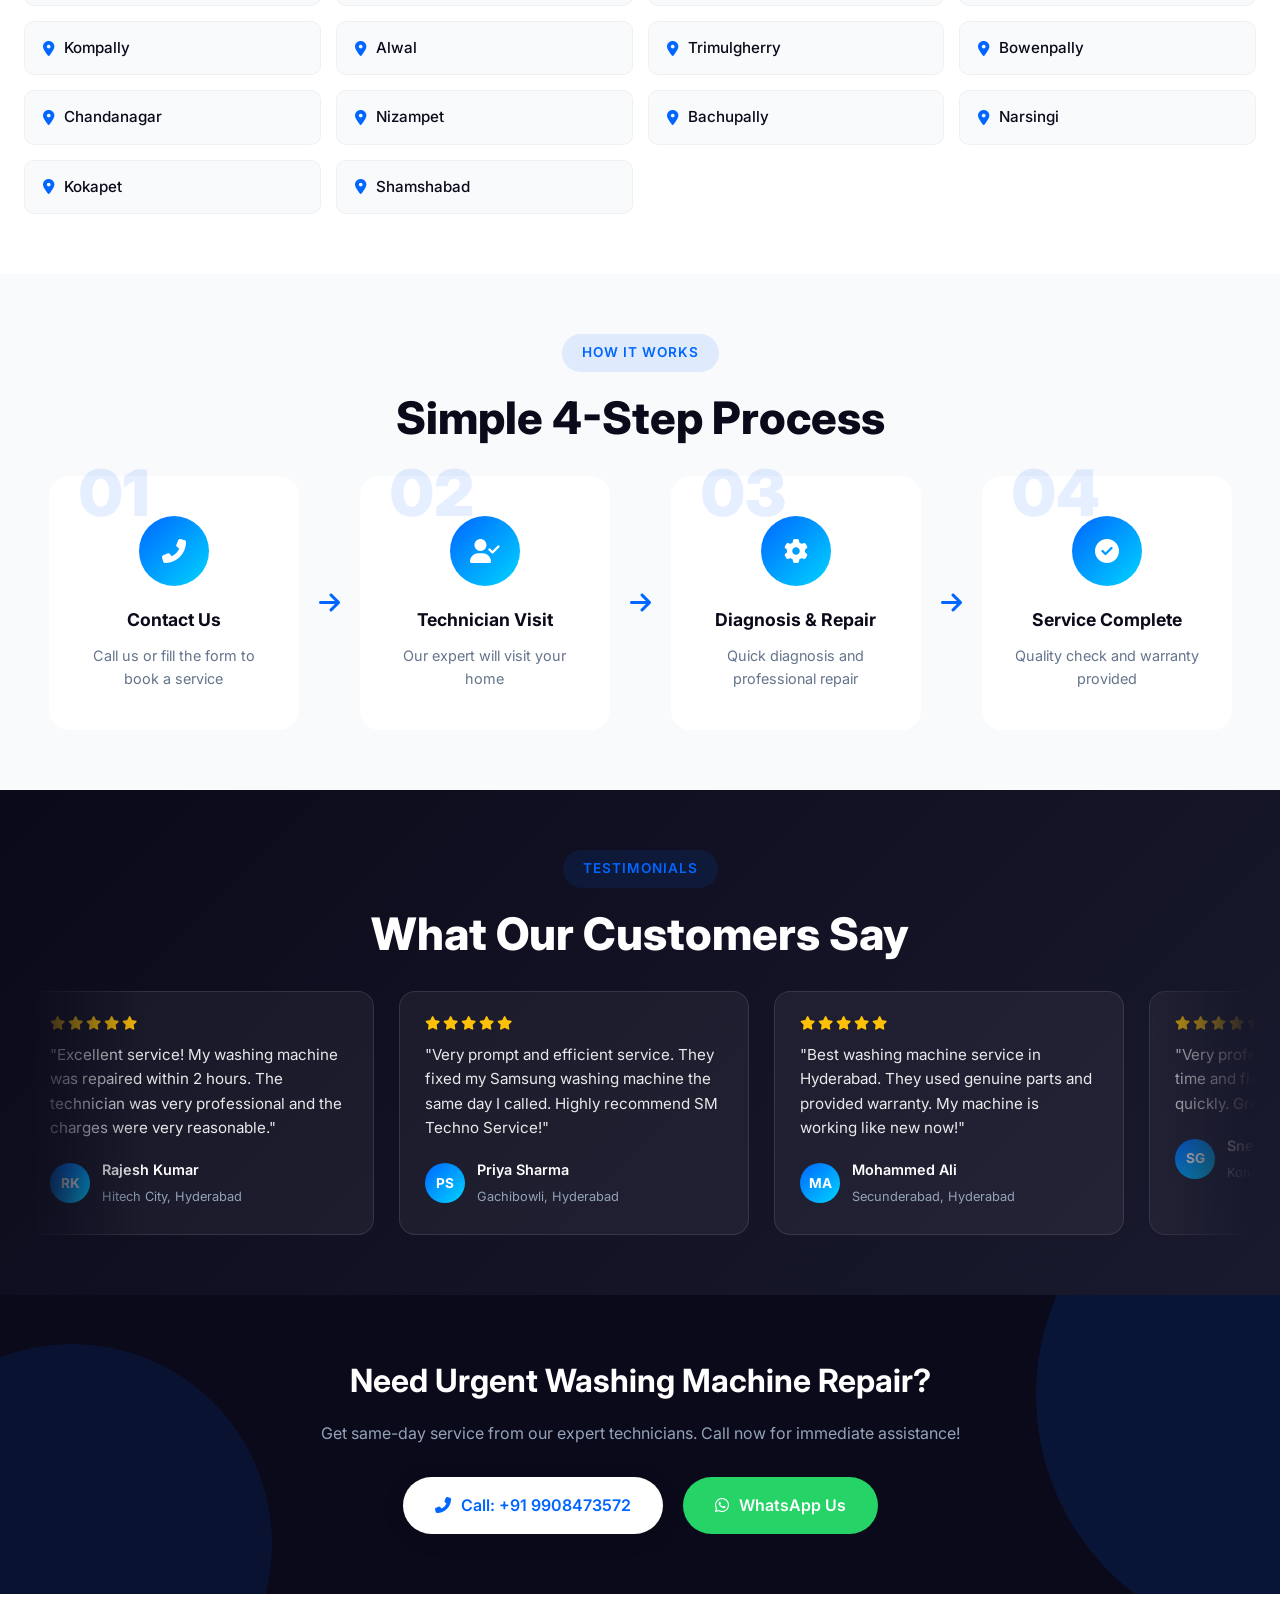
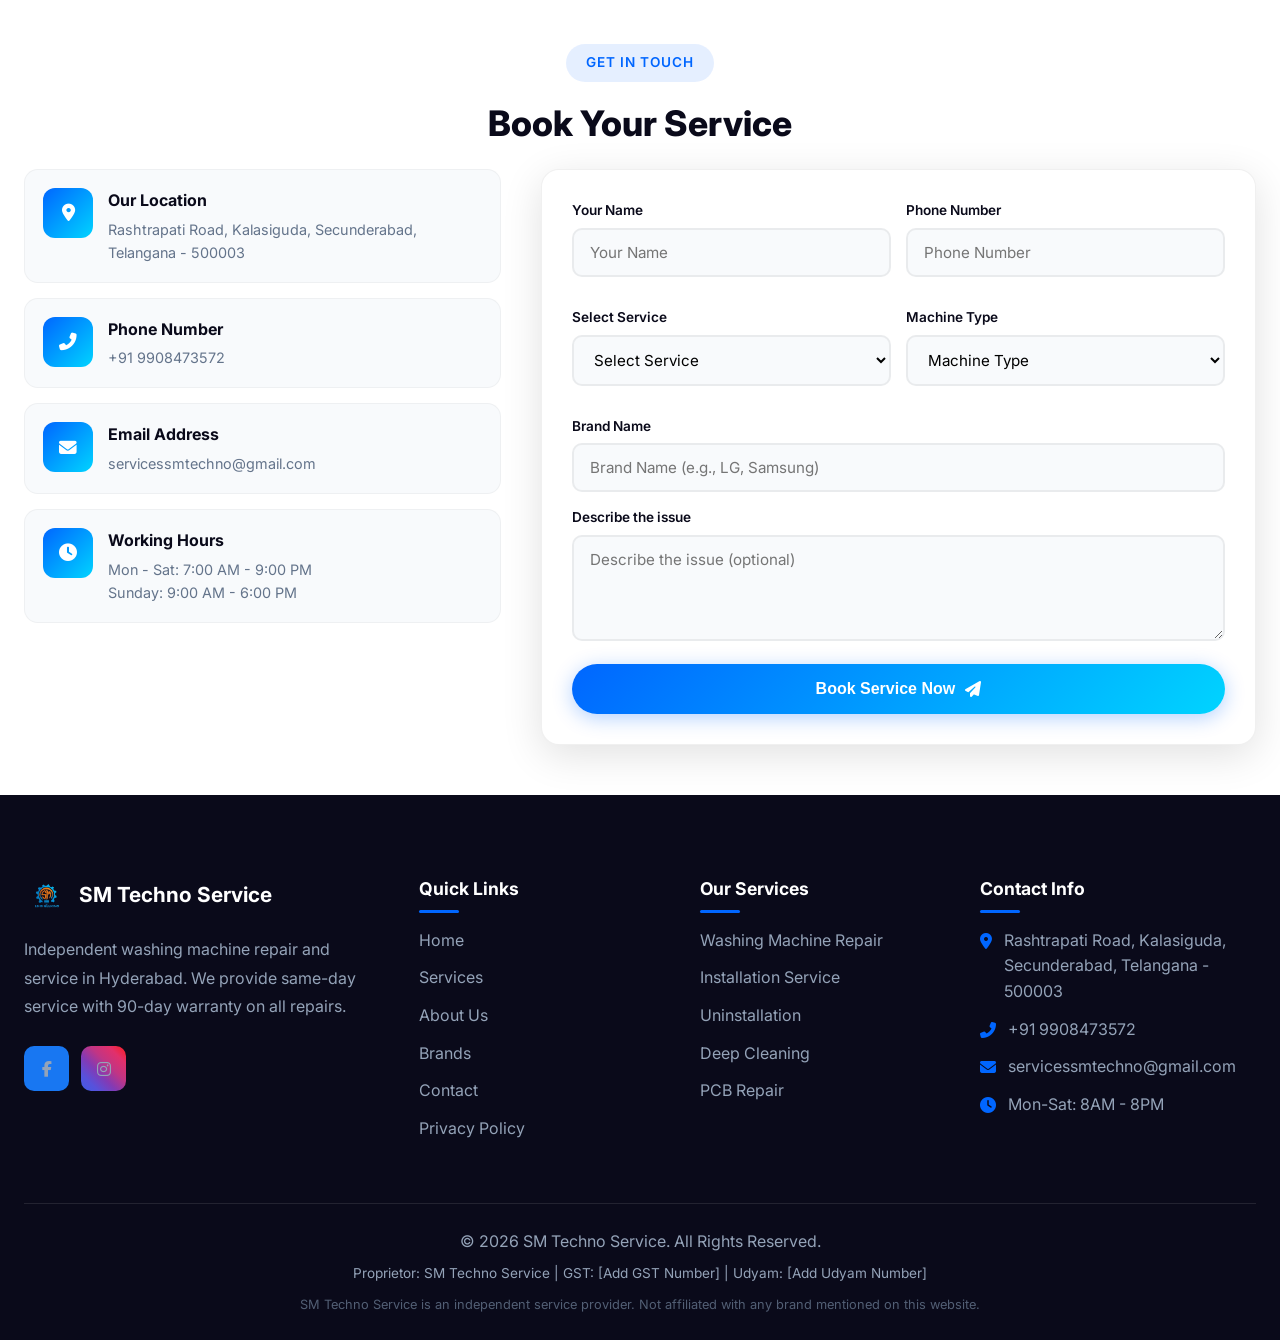
==== commit 9a2ca49a: "feat: add founder and proprietor name Sunil" ====
--- a/index.html
+++ b/index.html
@@ -464,6 +464,9 @@
                         <span>Get Free Quote</span>
                         <i class="fas fa-arrow-right"></i>
                     </a>
+                    <div class="about-owner">
+                        <p><i class="fas fa-user"></i> <strong>Founder & Proprietor:</strong> Sunil</p>
+                    </div>
                 </div>
             </div>
         </div>
--- a/styles.css
+++ b/styles.css
@@ -1687,6 +1687,25 @@
     margin-top: 8px;
 }
 
+.about-owner {
+    margin-top: 20px;
+    padding: 15px 20px;
+    background: var(--light);
+    border-radius: 12px;
+    border: 1px solid rgba(0,0,0,0.04);
+}
+
+.about-owner p {
+    margin: 0;
+    font-size: 0.95rem;
+    color: var(--dark);
+}
+
+.about-owner i {
+    color: var(--primary);
+    margin-right: 8px;
+}
+
 .back-to-top.visible {
     opacity: 1;
     visibility: visible;
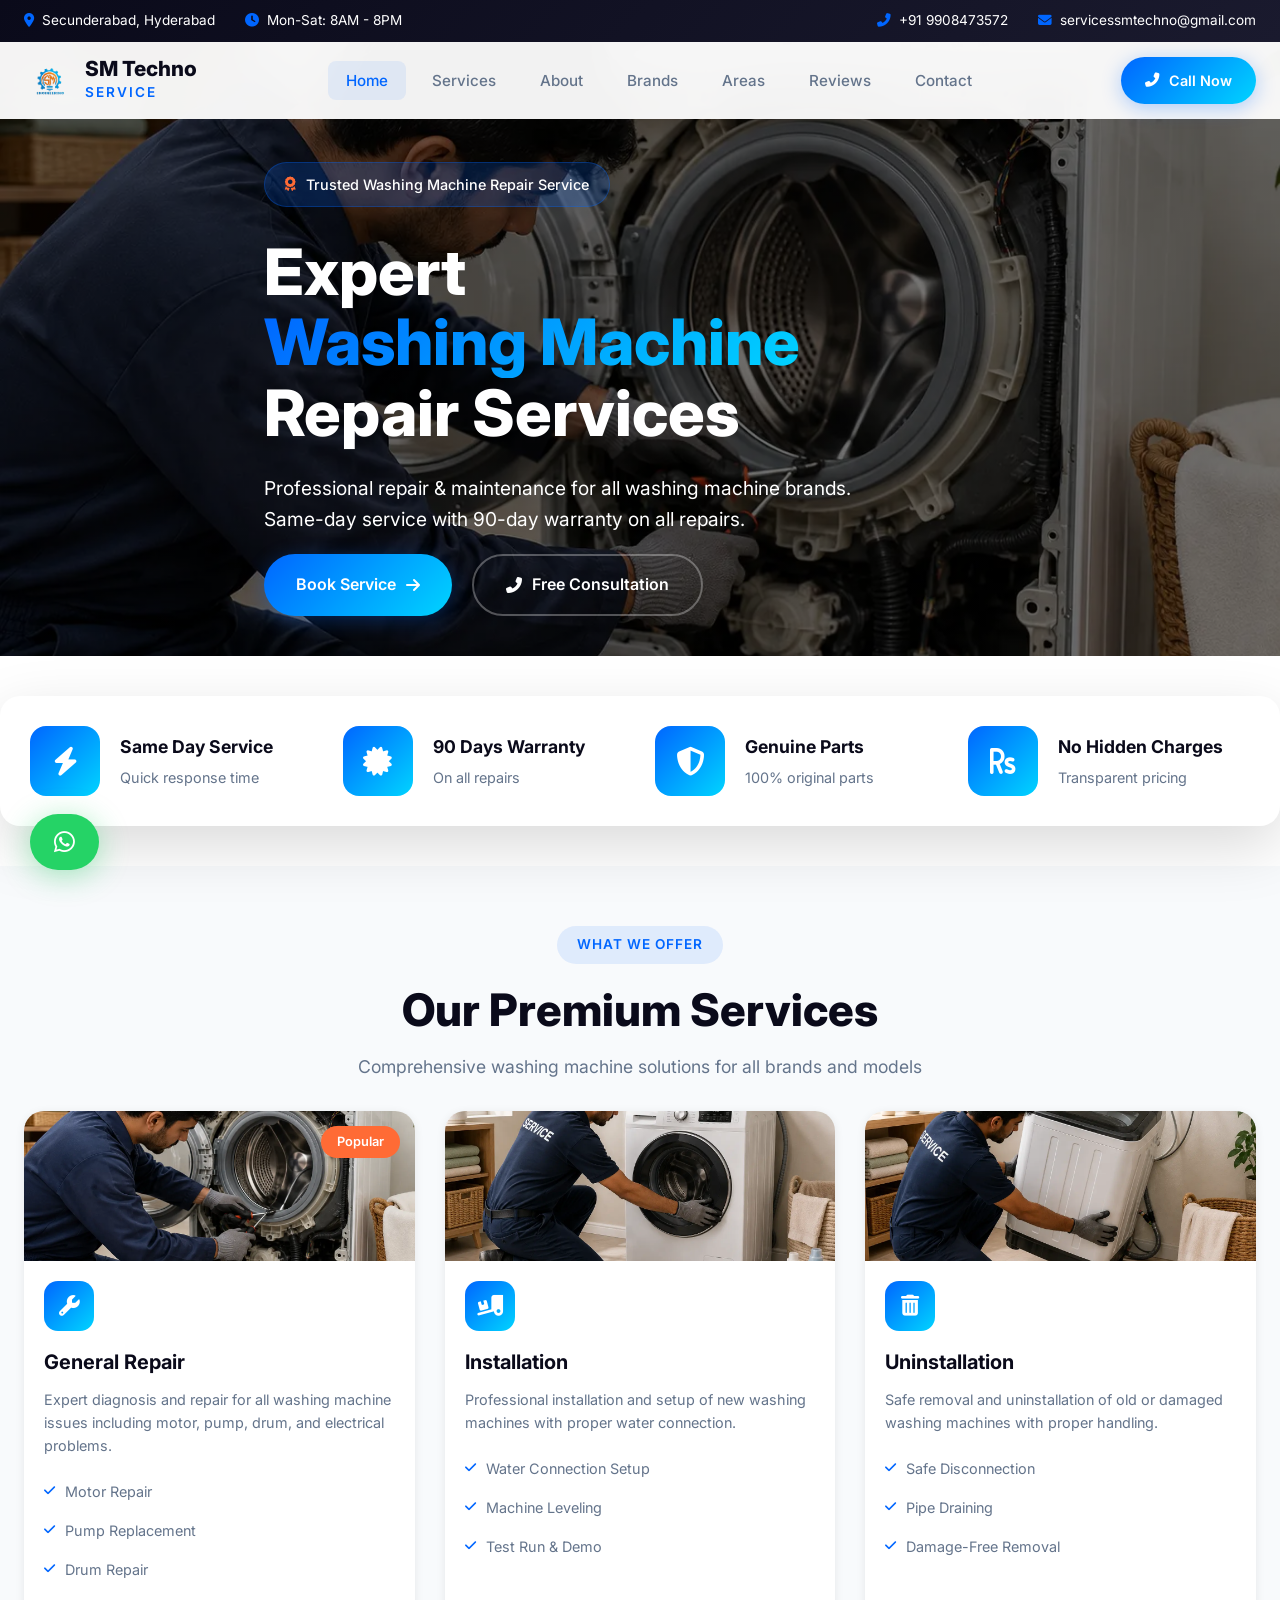
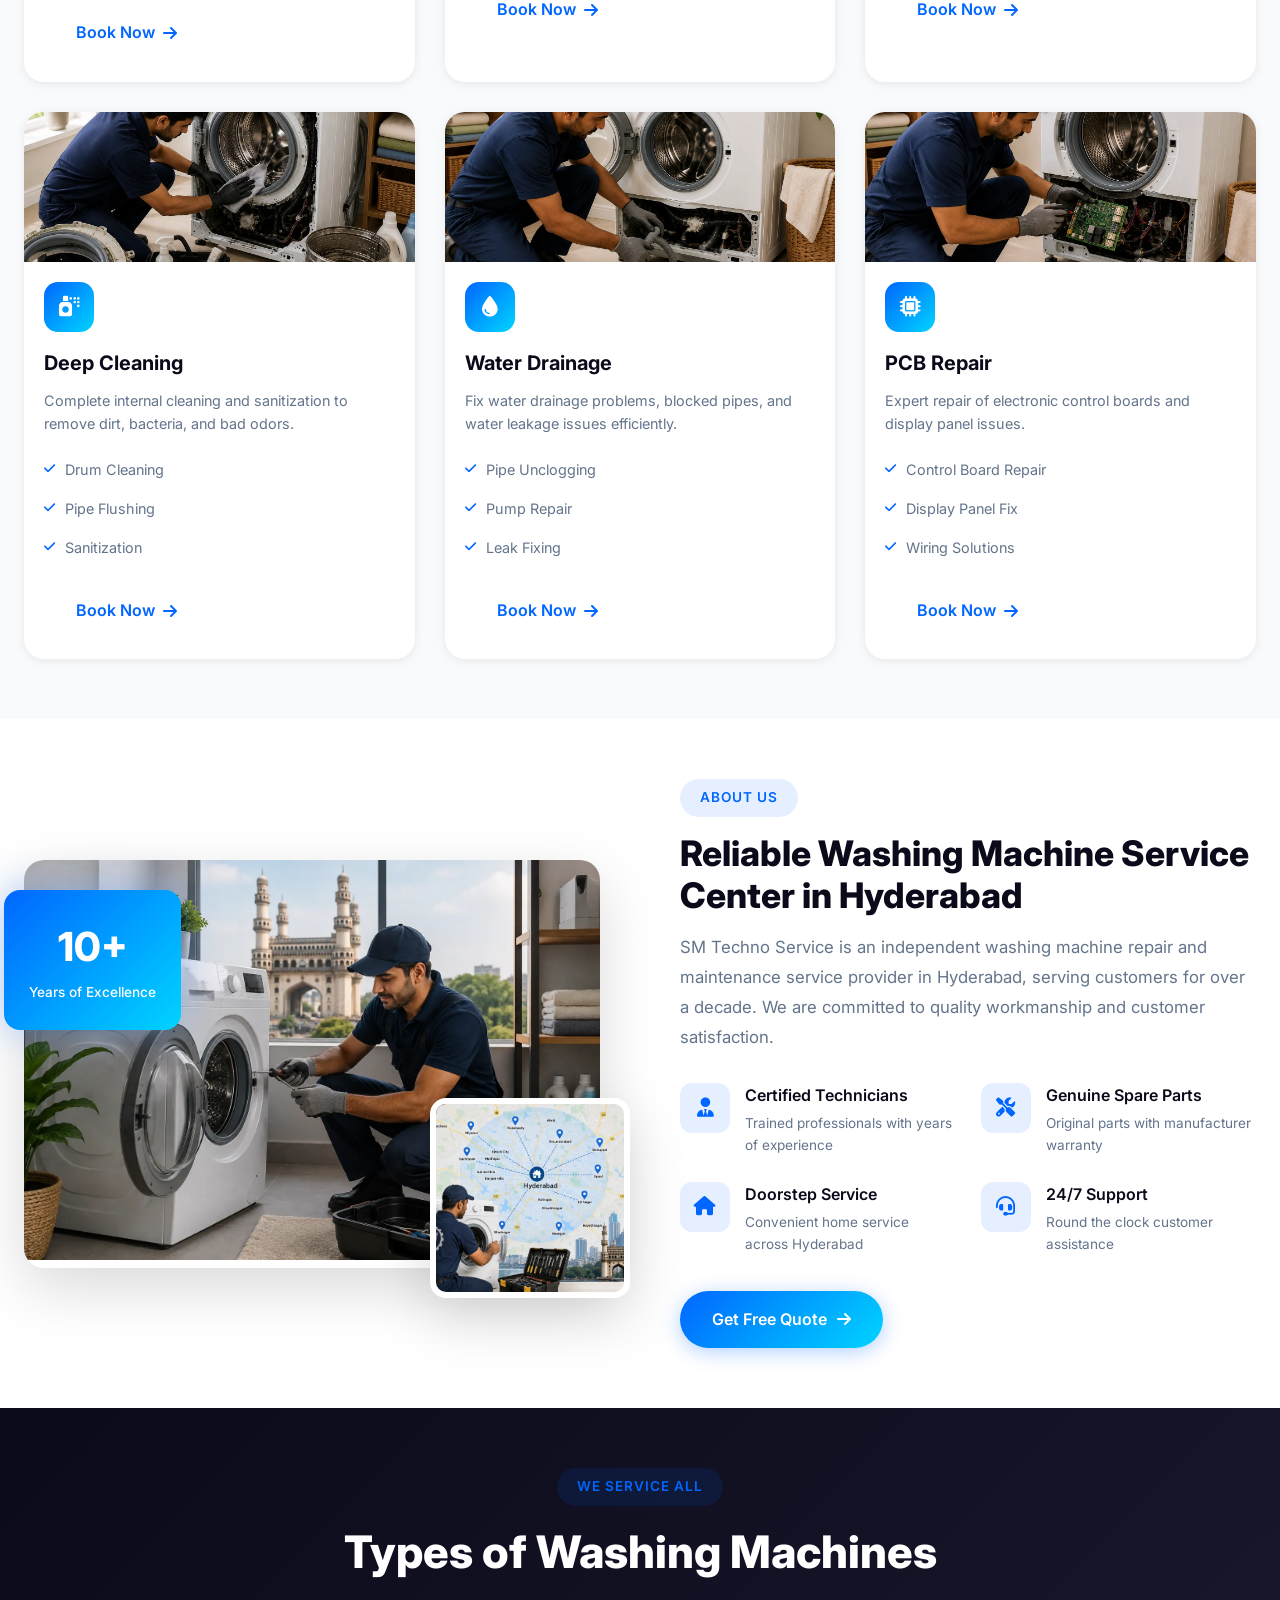
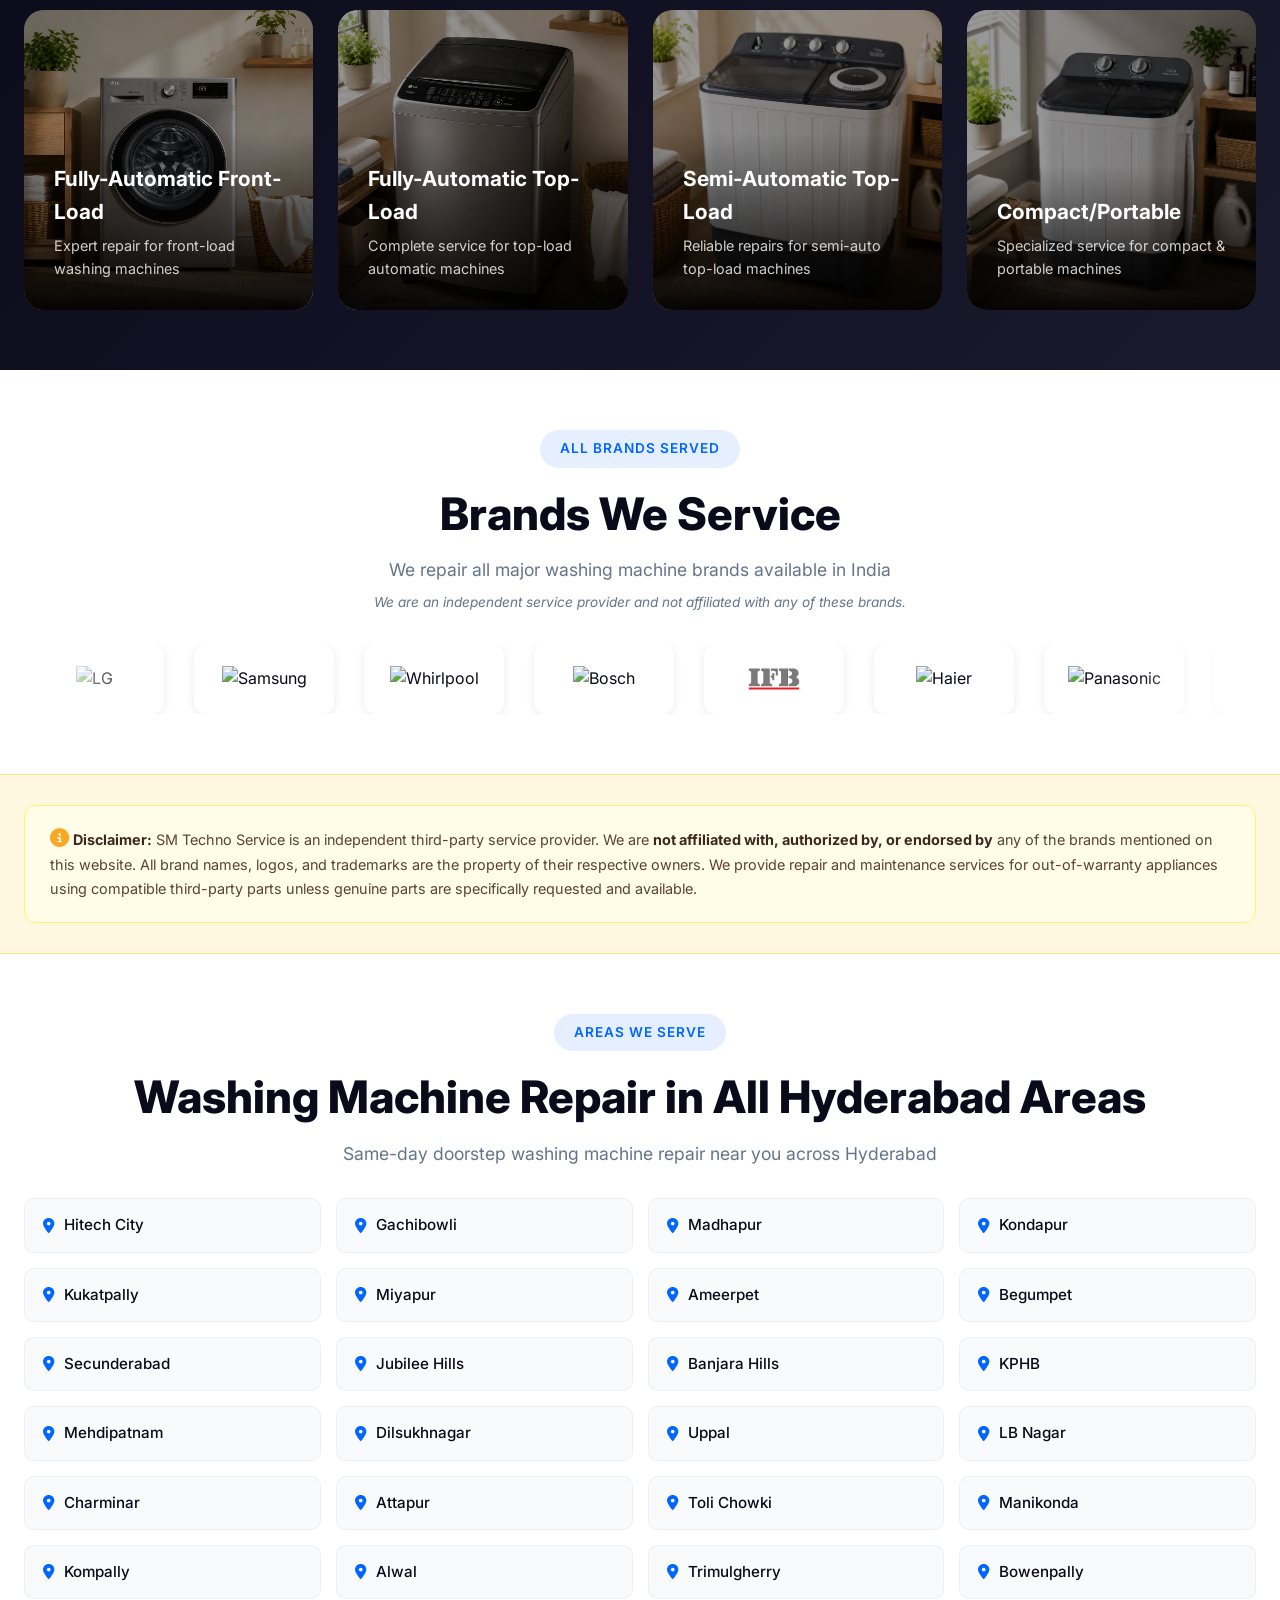
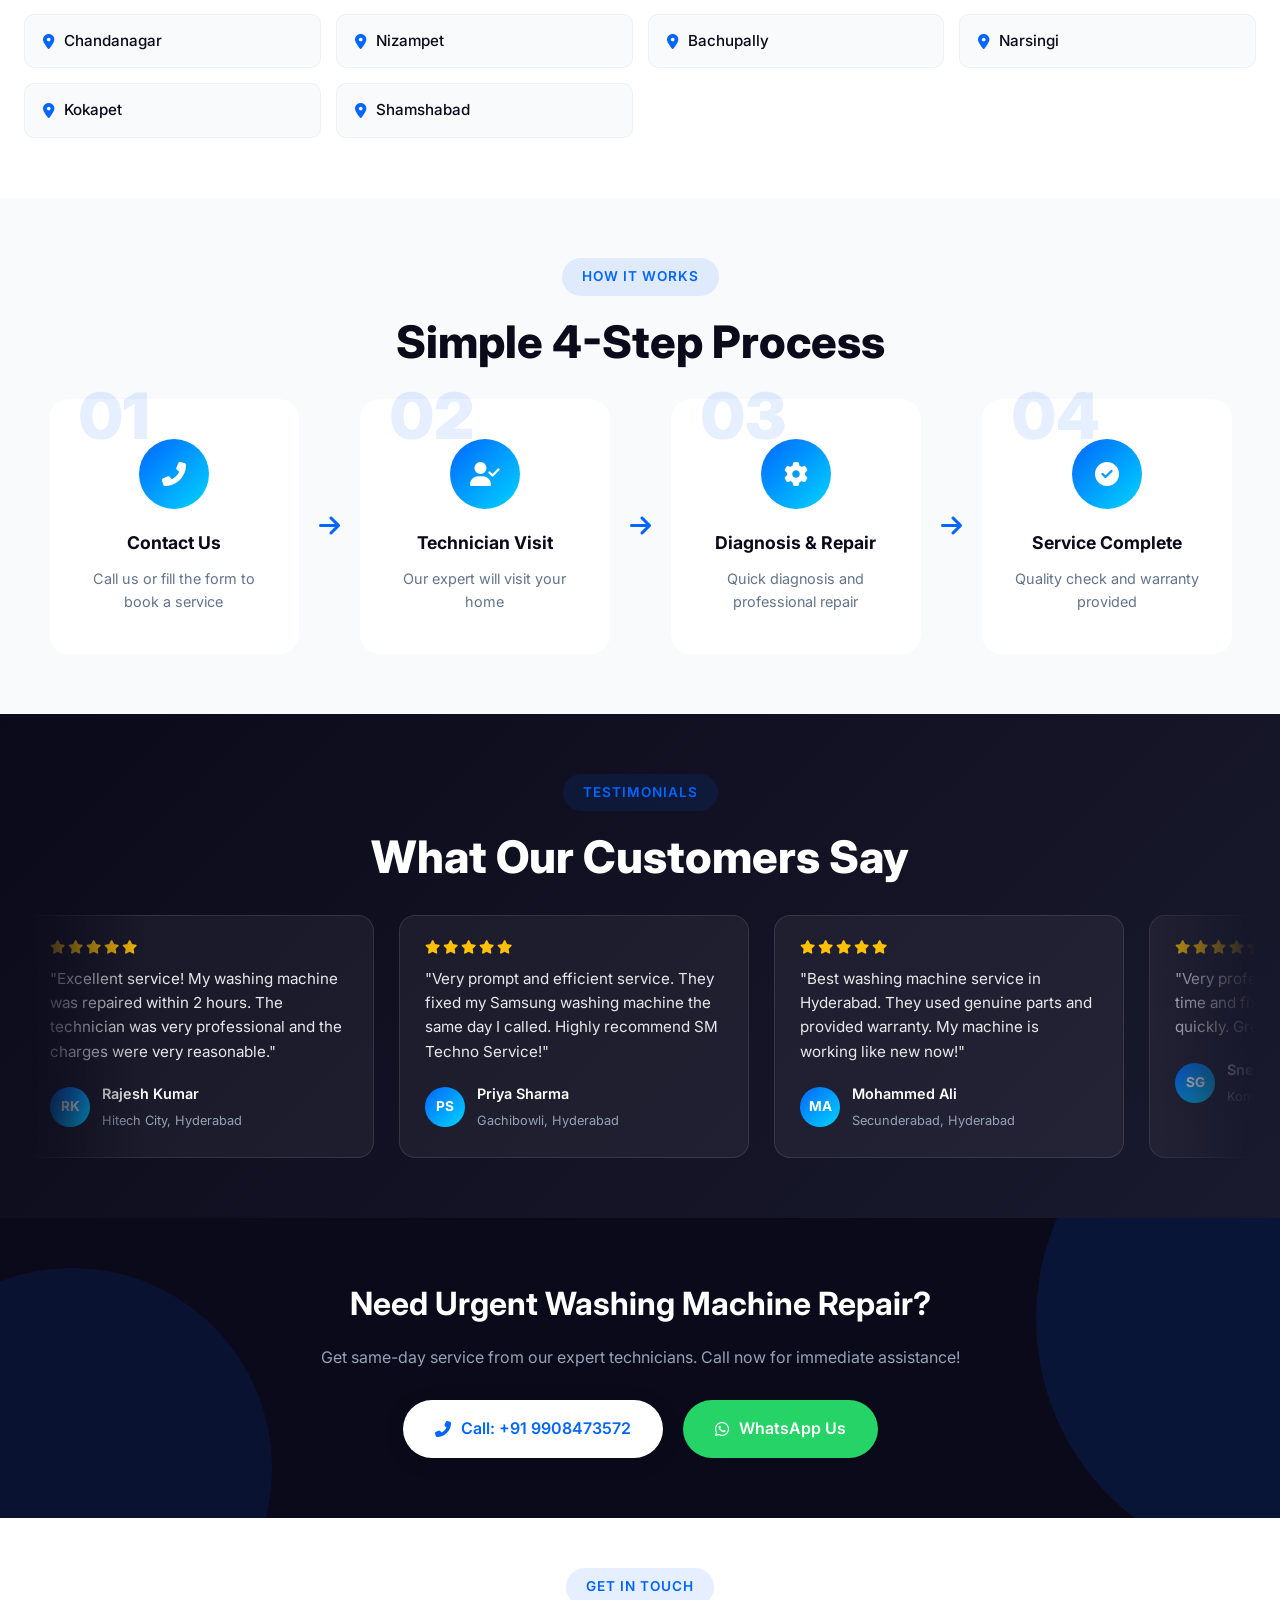
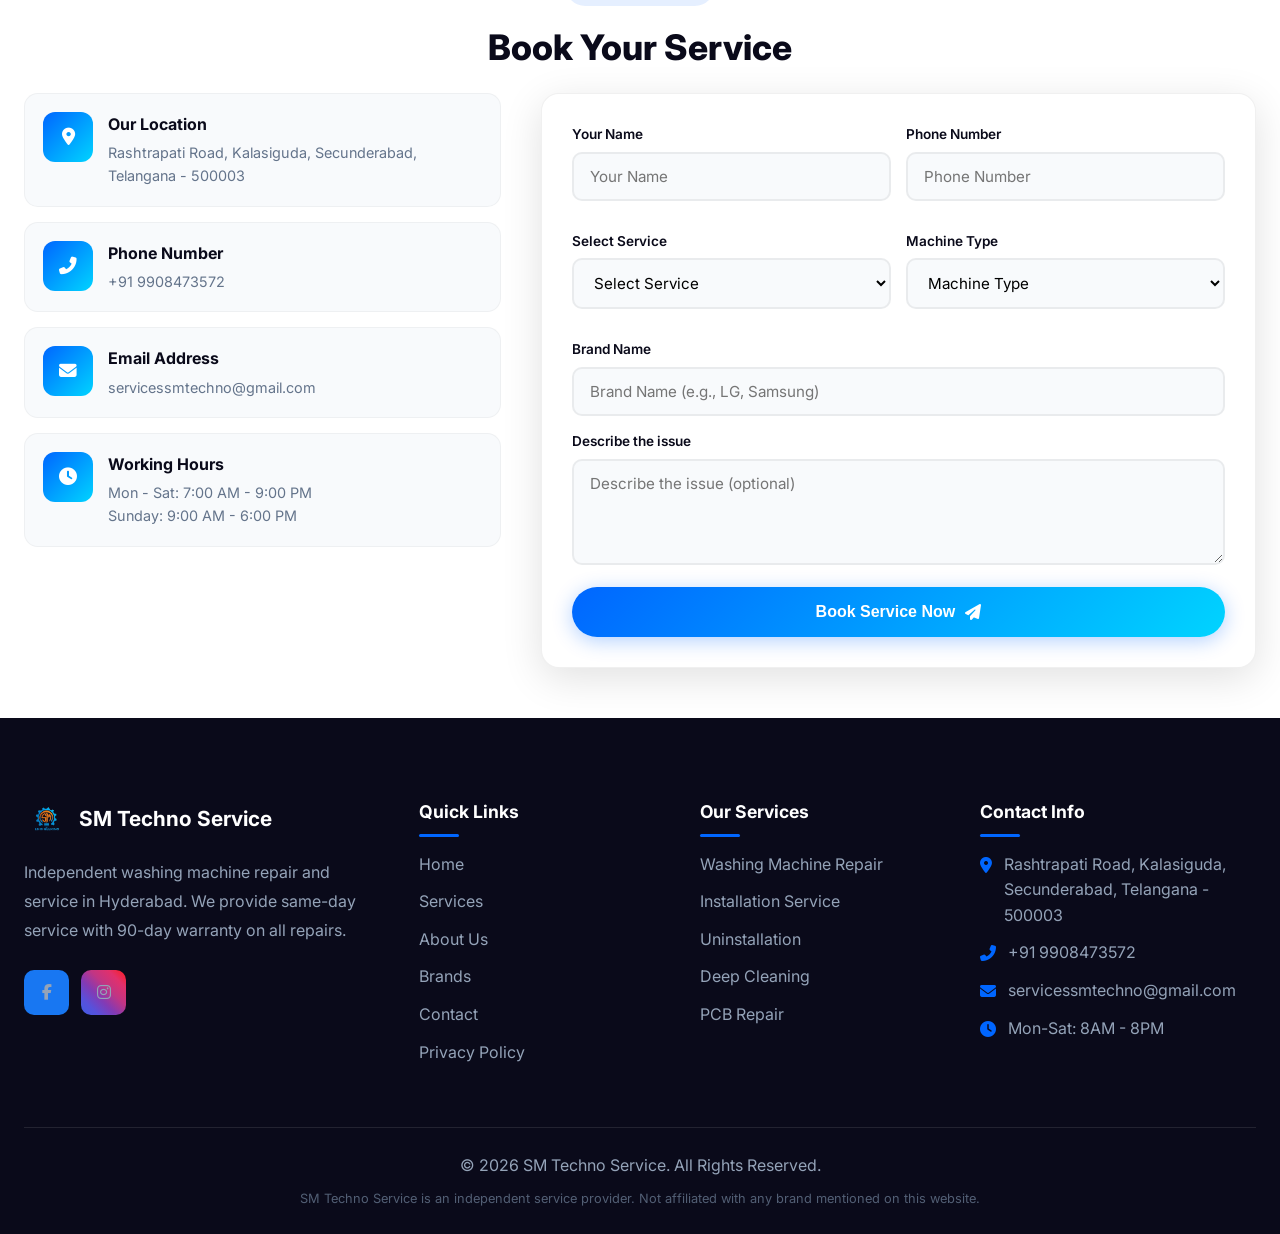
==== commit 50e09b85: "fix: remove all personal name references from website" ====
--- a/index.html
+++ b/index.html
@@ -464,9 +464,6 @@
                         <span>Get Free Quote</span>
                         <i class="fas fa-arrow-right"></i>
                     </a>
-                    <div class="about-owner">
-                        <p><i class="fas fa-user"></i> <strong>Founder & Proprietor:</strong> Sunil</p>
-                    </div>
                 </div>
             </div>
         </div>
@@ -1003,7 +1000,6 @@
             </div>
             <div class="footer-bottom">
                 <p>&copy; 2026 SM Techno Service. All Rights Reserved.</p>
-                <p class="footer-business-info">Proprietor: SM Techno Service | GST: [Add GST Number] | Udyam: [Add Udyam Number]</p>
                 <p class="footer-disclaimer">SM Techno Service is an independent service provider. Not affiliated with
                     any brand mentioned on this website.</p>
             </div>
--- a/styles.css
+++ b/styles.css
@@ -1687,25 +1687,6 @@
     margin-top: 8px;
 }
 
-.about-owner {
-    margin-top: 20px;
-    padding: 15px 20px;
-    background: var(--light);
-    border-radius: 12px;
-    border: 1px solid rgba(0,0,0,0.04);
-}
-
-.about-owner p {
-    margin: 0;
-    font-size: 0.95rem;
-    color: var(--dark);
-}
-
-.about-owner i {
-    color: var(--primary);
-    margin-right: 8px;
-}
-
 .back-to-top.visible {
     opacity: 1;
     visibility: visible;
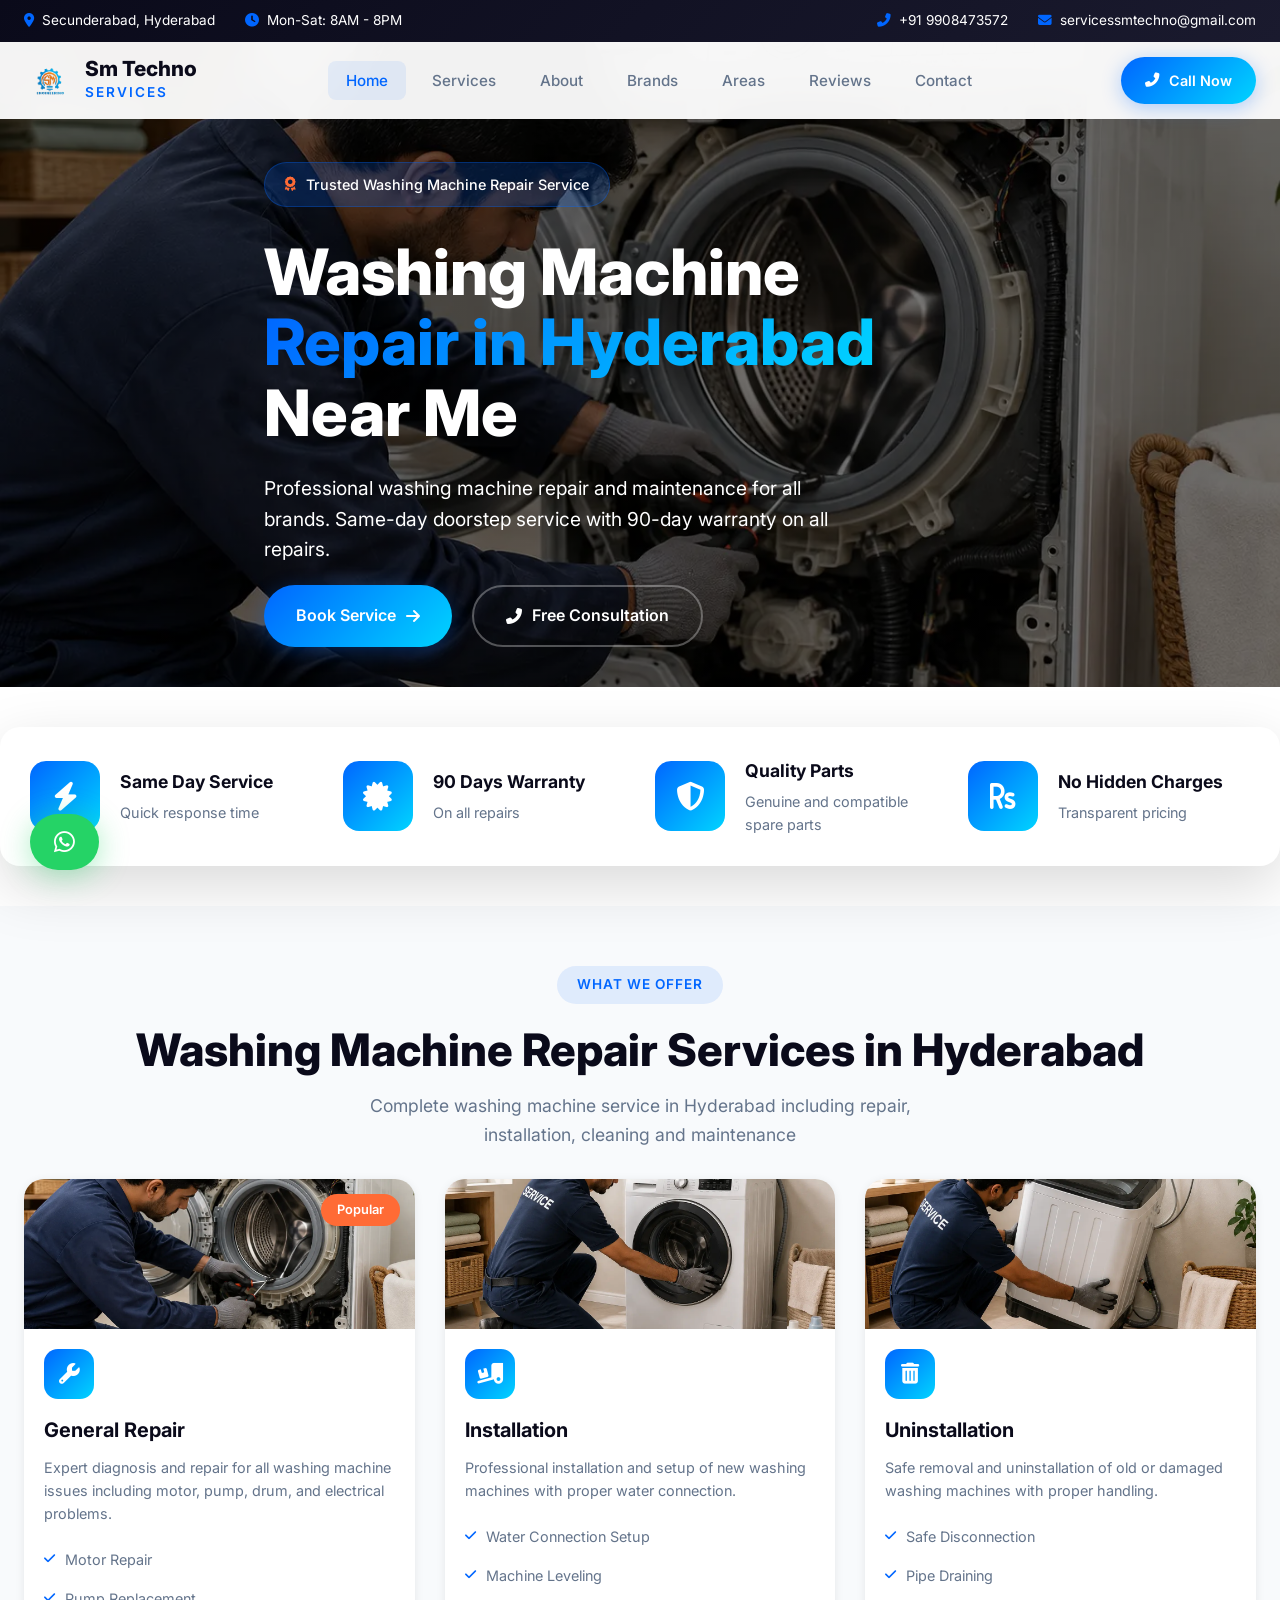
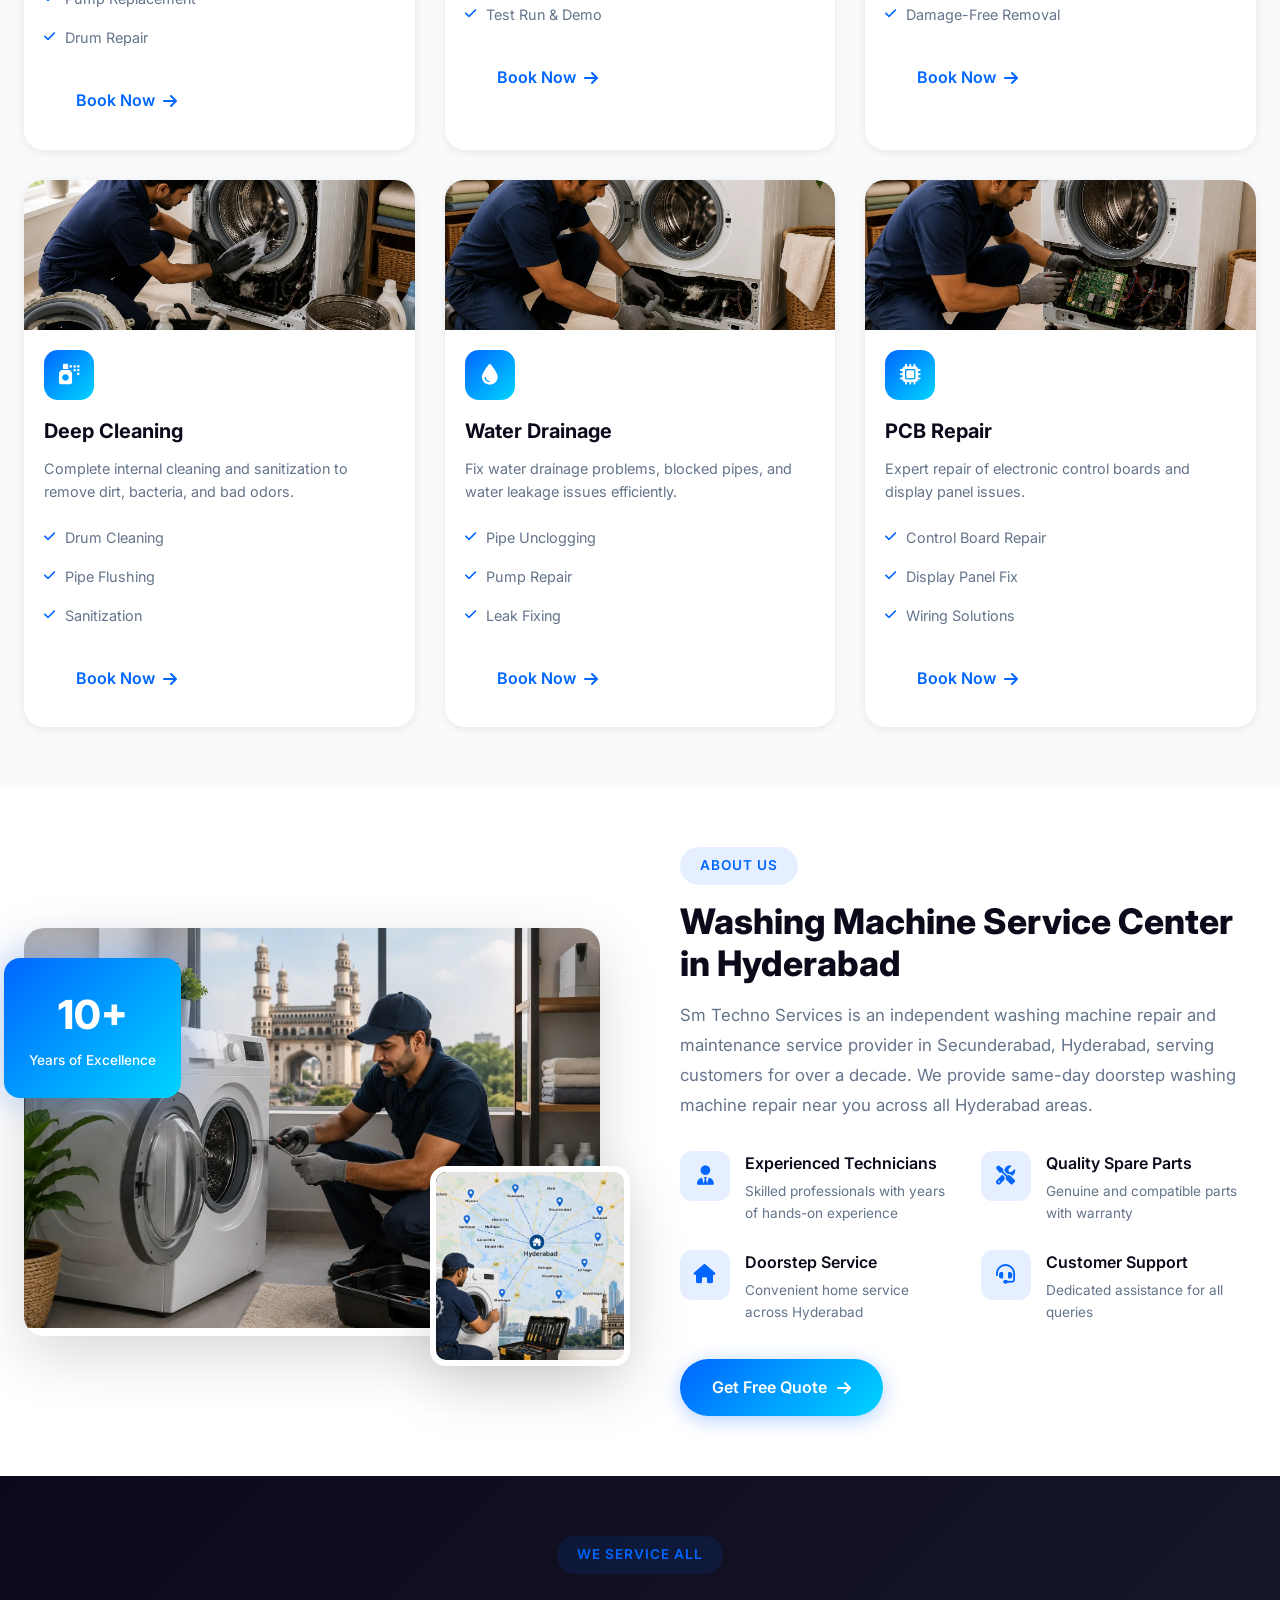
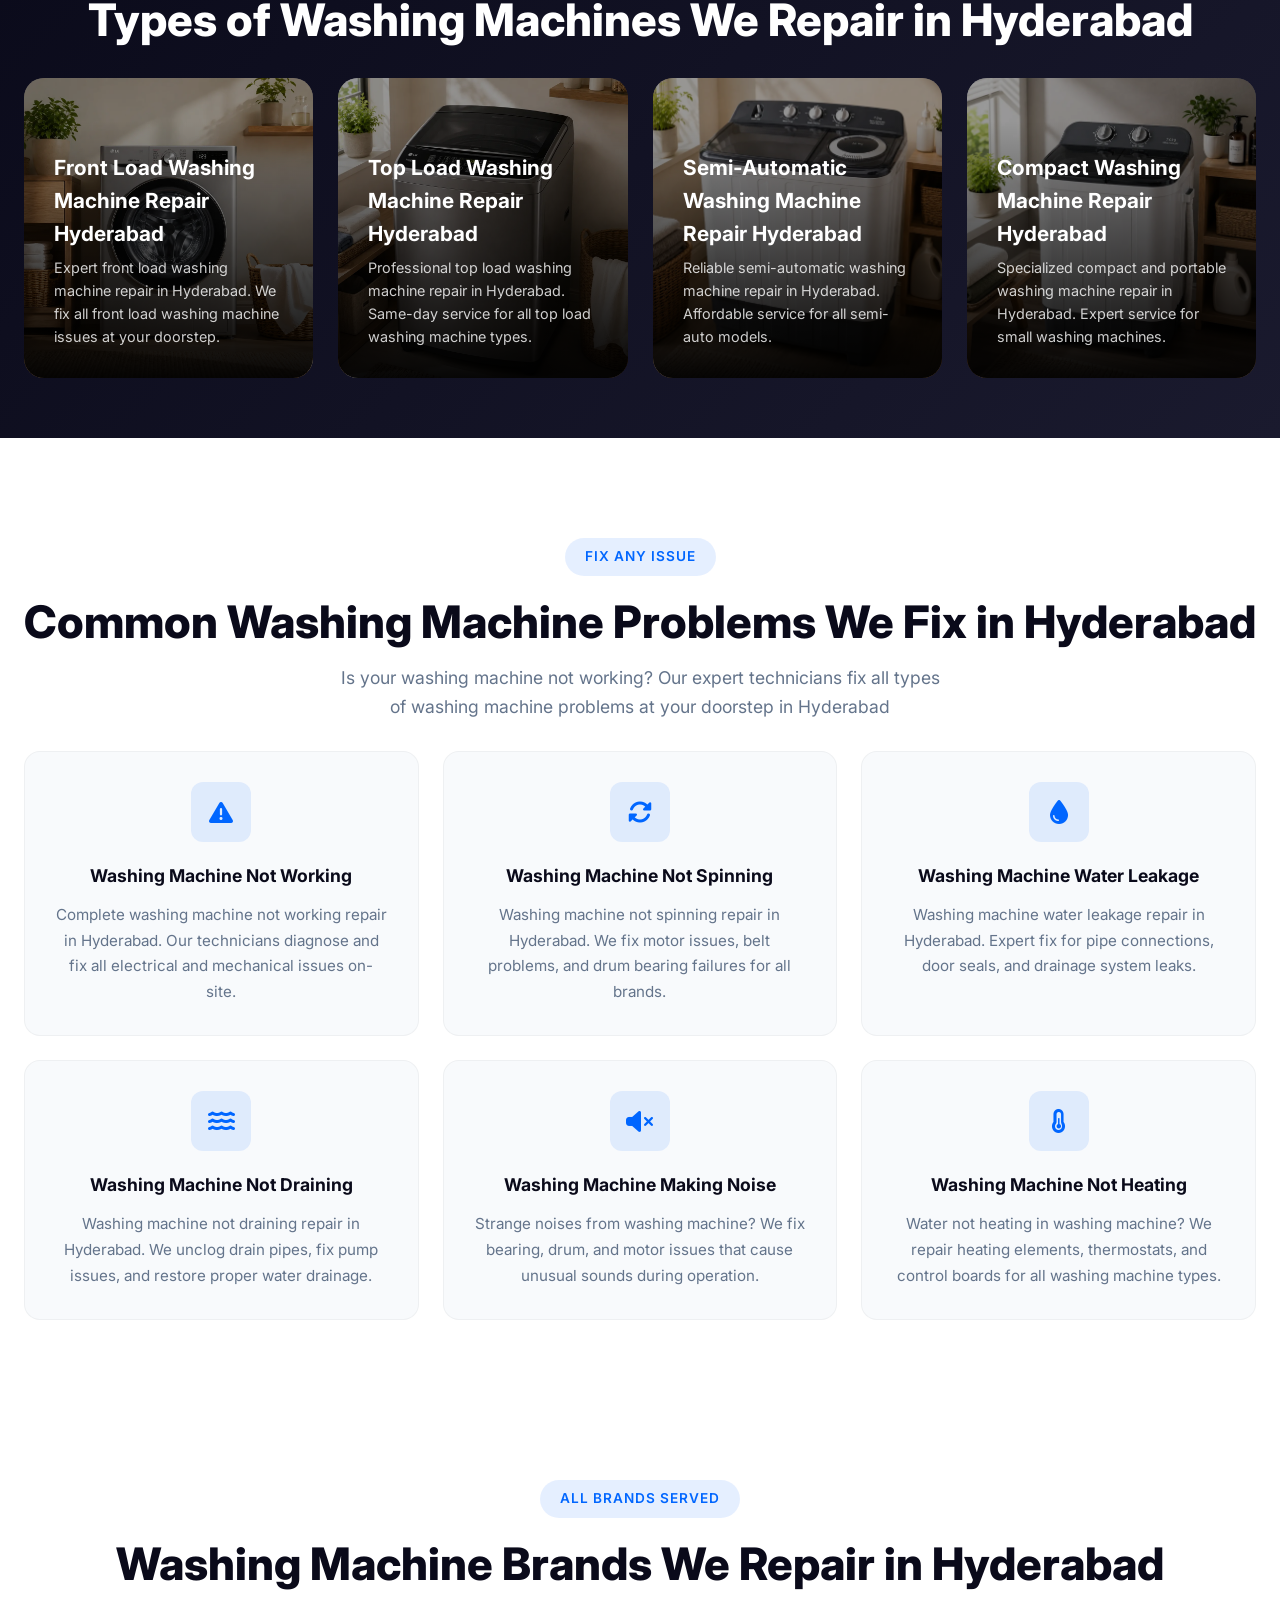
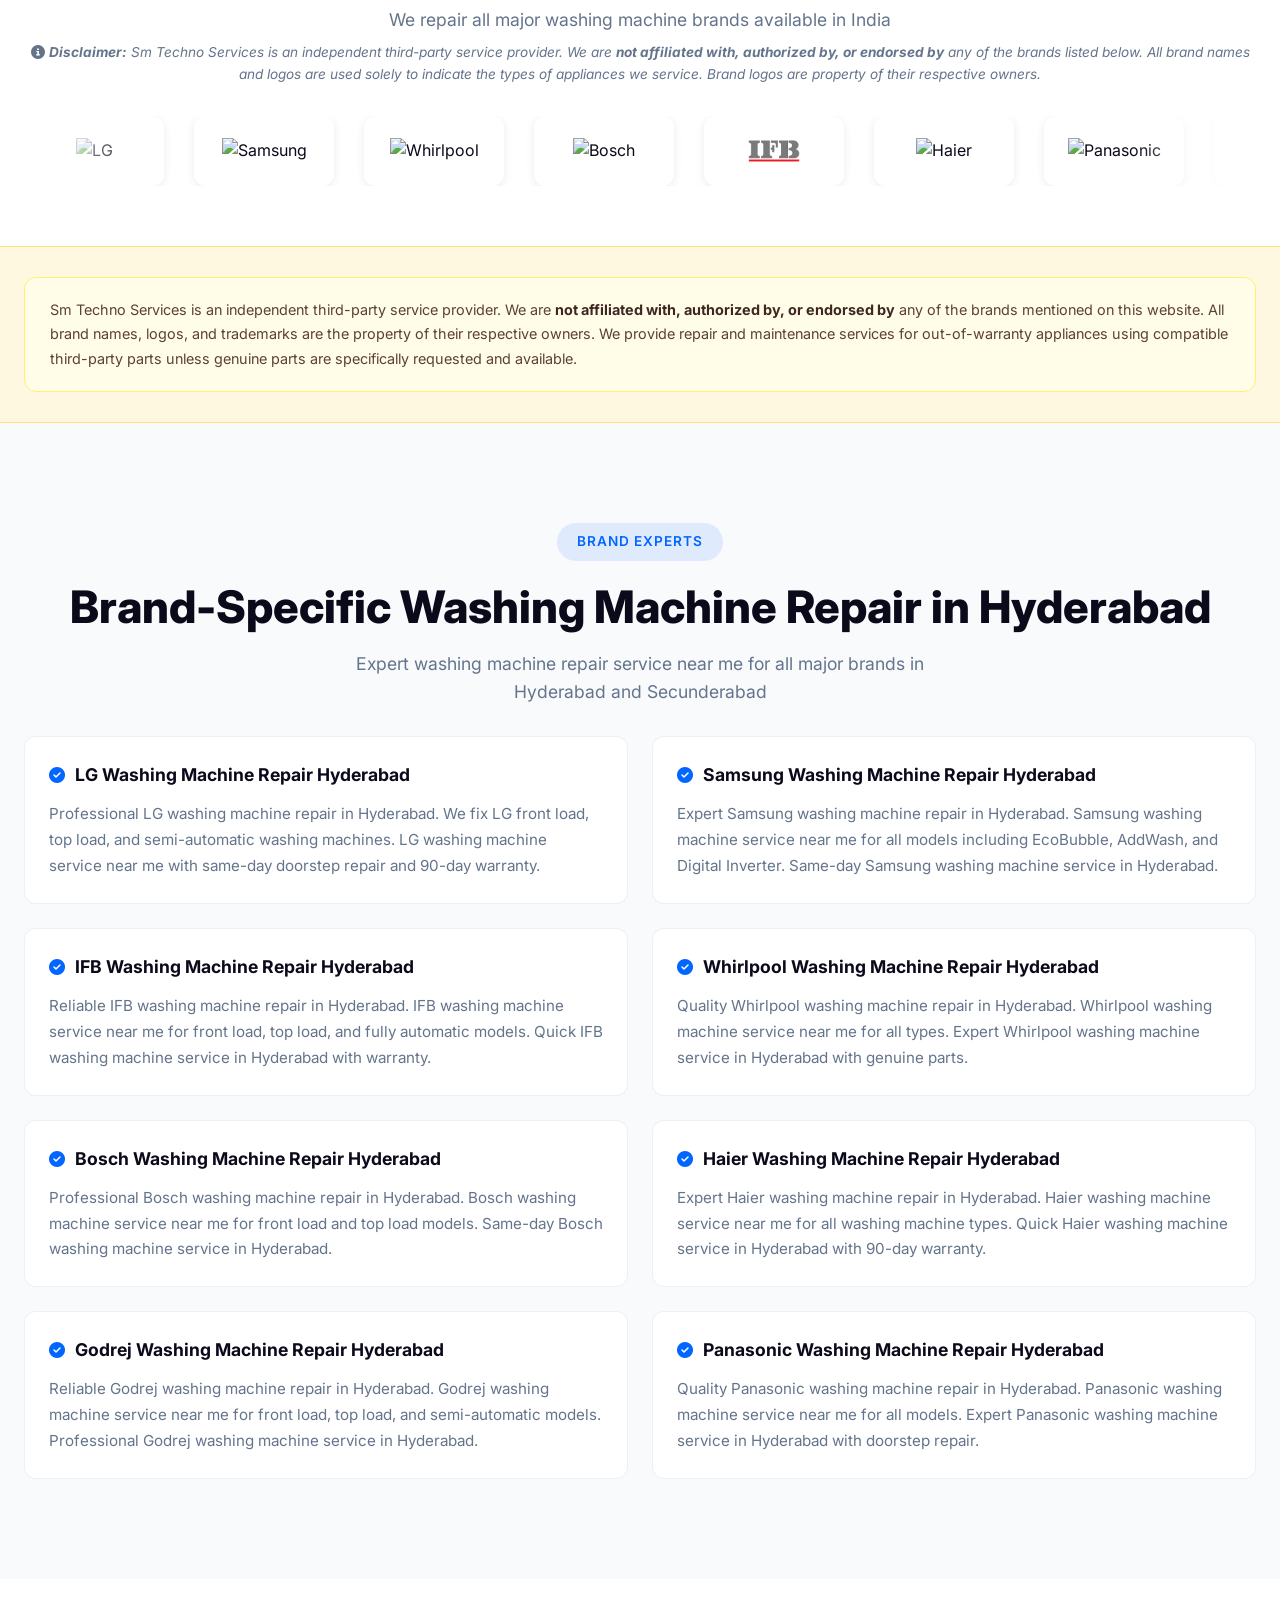
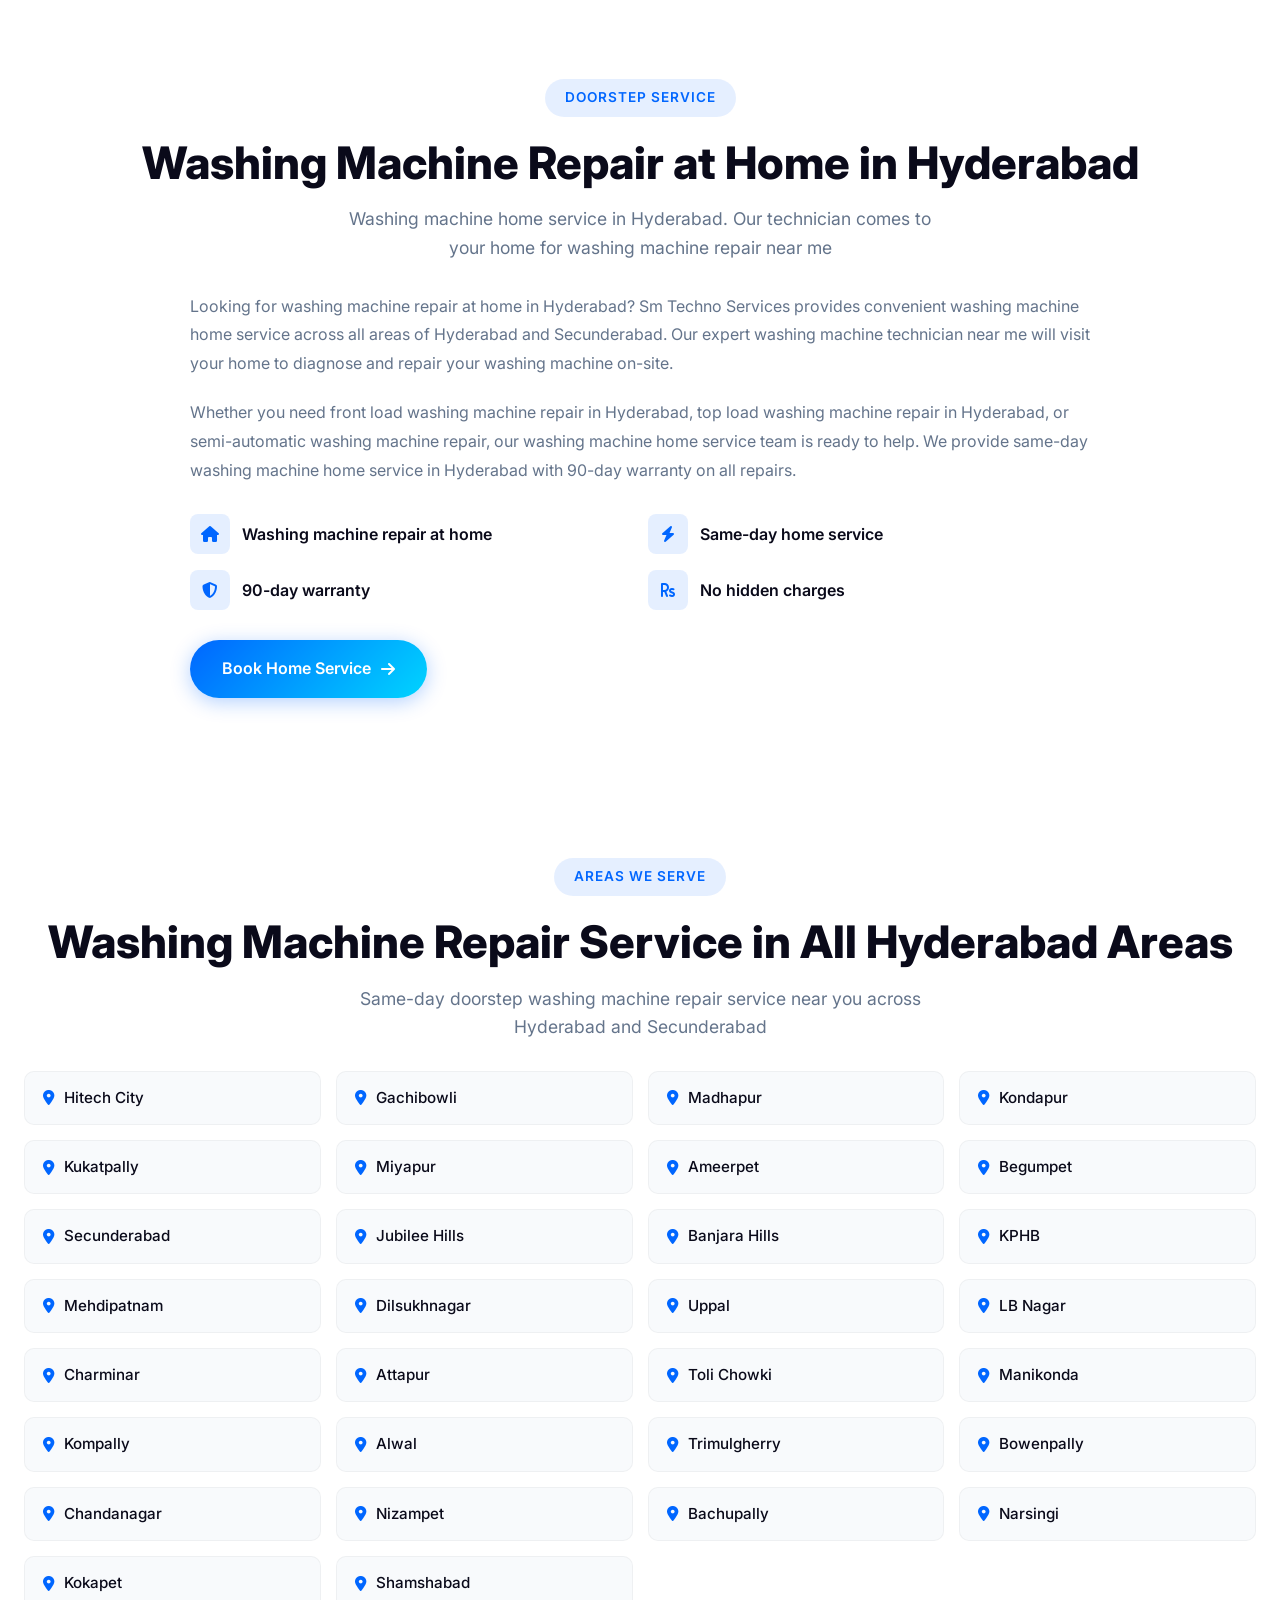
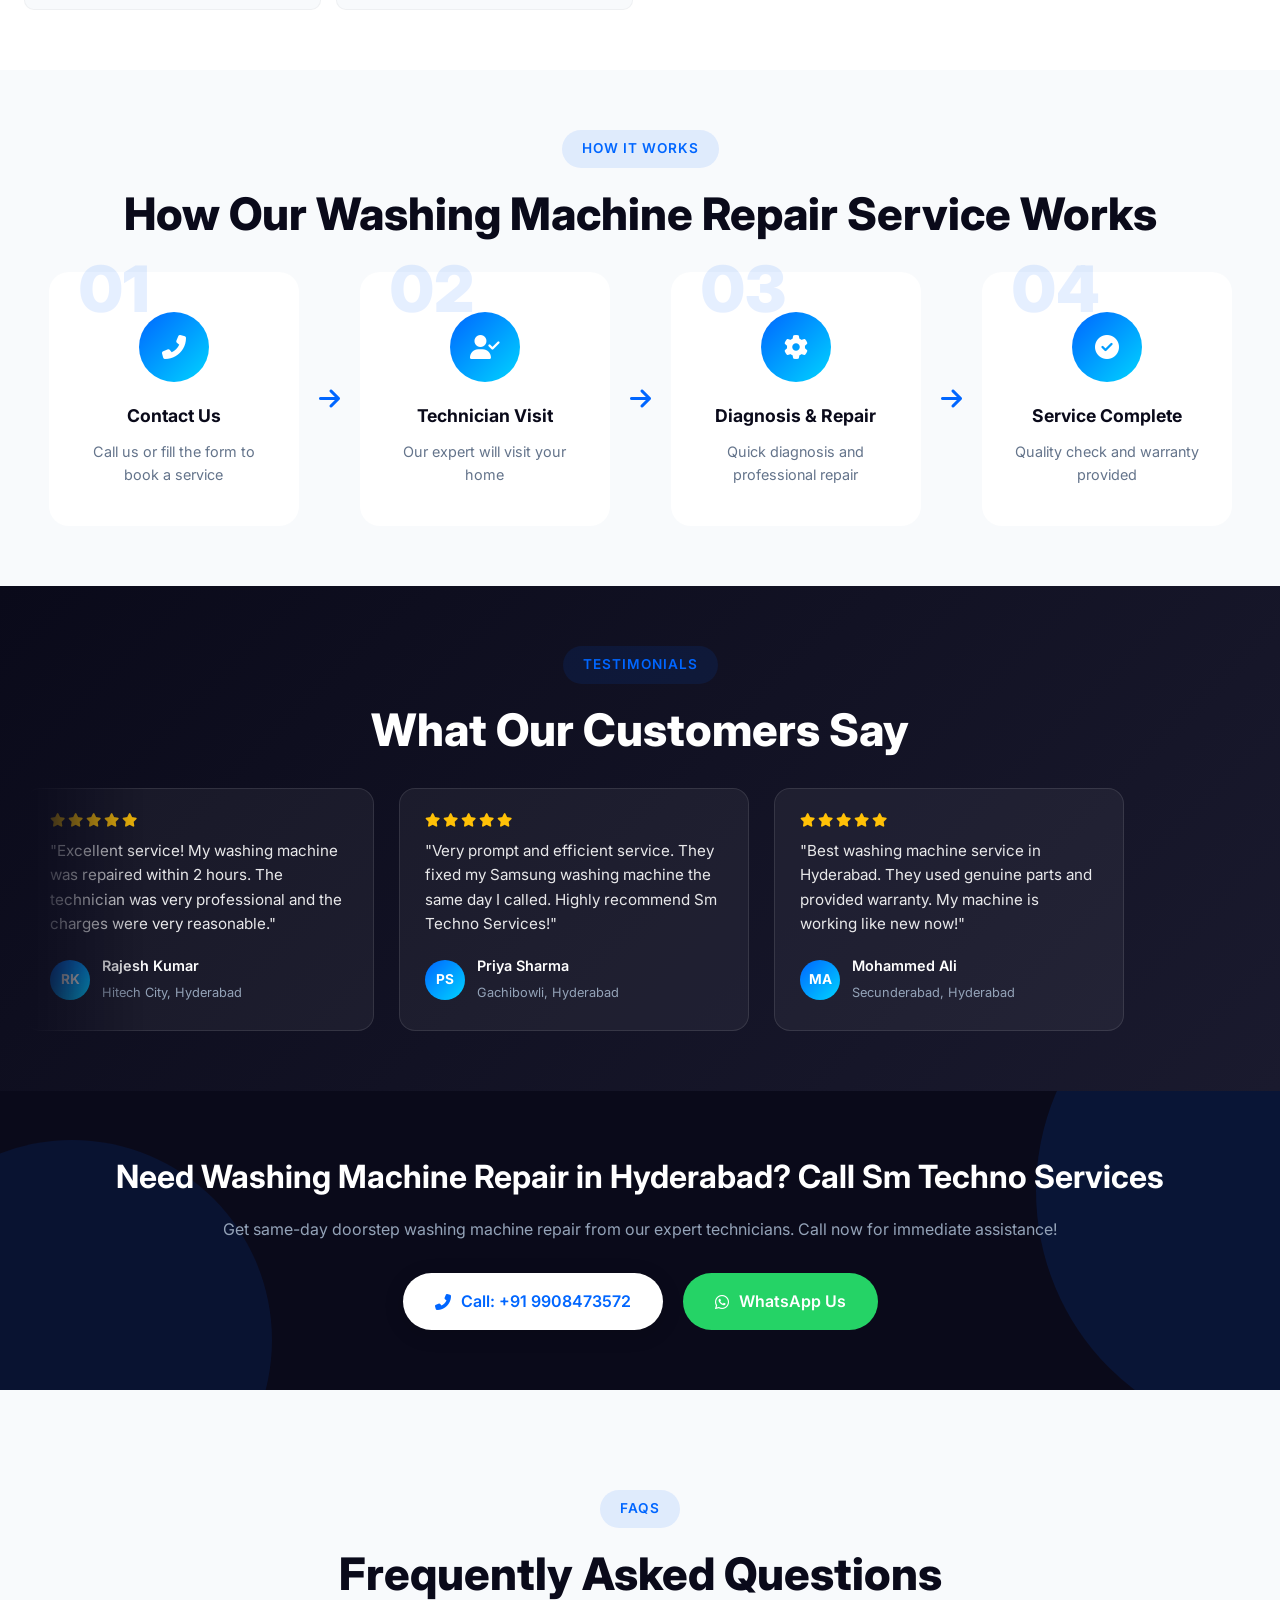
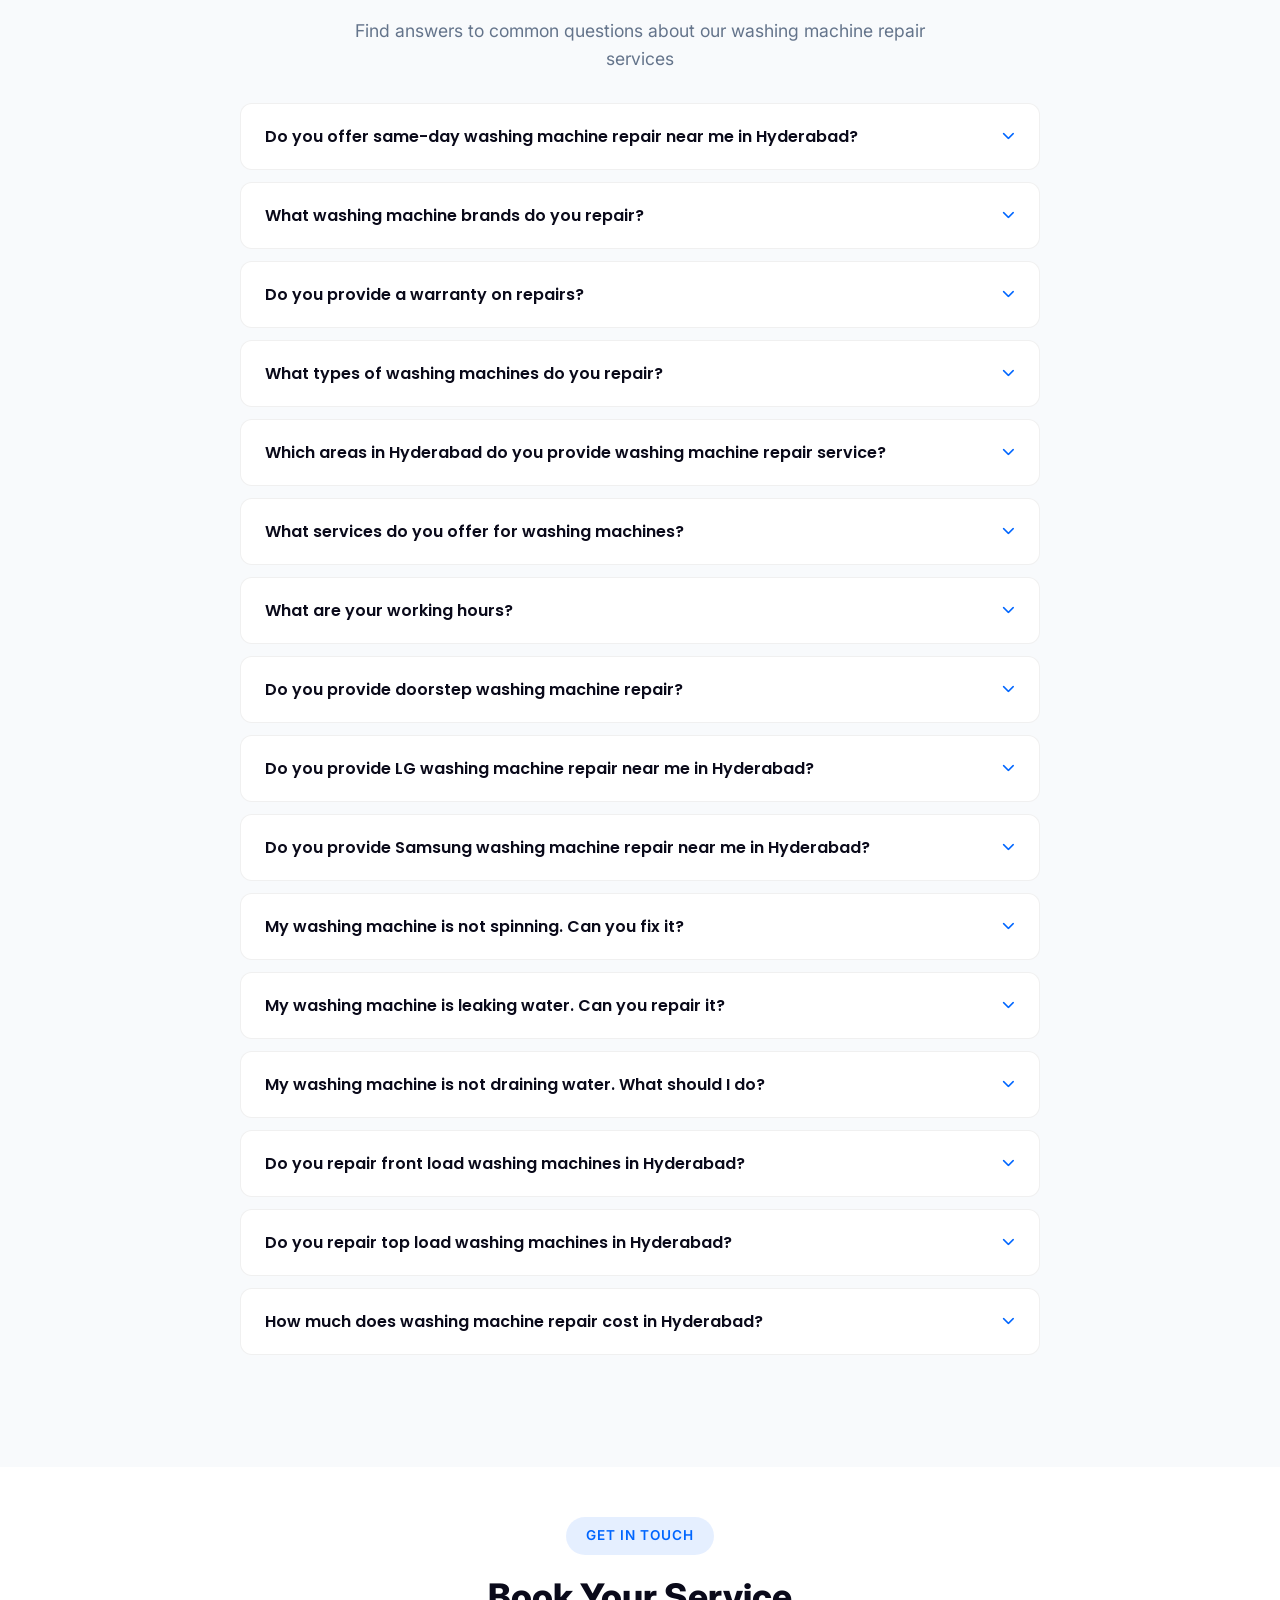
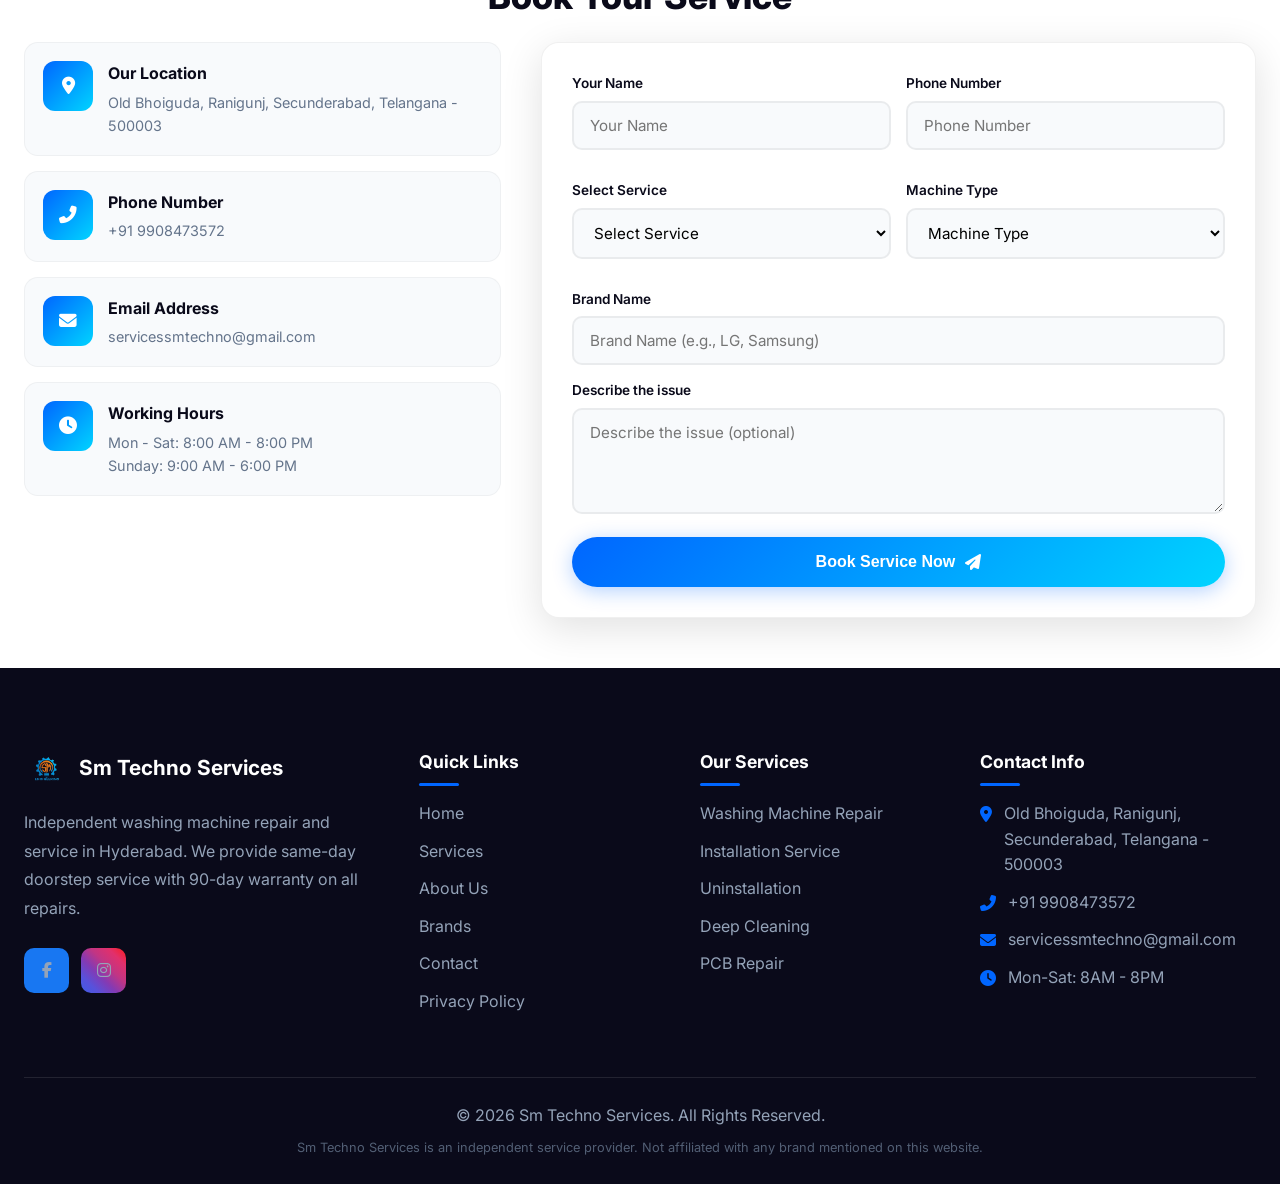
==== commit c71b2e28: "SEO optimization, NAP consistency, Google Ads compliance, accessibility fixes - Fix NAP to match GBP" ====
--- a/index.html
+++ b/index.html
@@ -3,41 +3,19 @@
 
 <head>
     <!-- Google tag (gtag.js) -->
-    <script async src="https://www.googletagmanager.com/gtag/js?id=AW-17245229179"></script>
+    <script async src="https://www.googletagmanager.com/gtag/js?id=AW-18404539531"></script>
     <script>
         window.dataLayer = window.dataLayer || [];
         function gtag(){dataLayer.push(arguments);}
         gtag('js', new Date());
-        gtag('config', 'AW-17245229179');
-    </script>
-
-    <!-- Event snippet for Contact conversion page -->
-    <script>
-        gtag('event', 'conversion', { 'send_to': 'AW-18384417418/stykCOCkyOMcEIrlr75E' });
-        gtag('event', 'conversion', { 'send_to': 'AW-17245229179/TjiYCKTwuuUcEPuglZ9A' });
-    </script>
-
-    <!-- Event snippet for Click to call conversion -->
-    <script>
-        function gtag_report_conversion(url) {
-            var callback = function () {
-                if (typeof(url) != 'undefined') {
-                    window.location = url;
-                }
-            };
-            gtag('event', 'conversion', {
-                'send_to': 'AW-17245229179/TjiYCKTwuuUcEPuglZ9A',
-                'event_callback': callback
-            });
-            return false;
-        }
+        gtag('config', 'AW-18404539531');
     </script>
     <meta charset="UTF-8">
     <meta name="viewport" content="width=device-width, initial-scale=1.0">
-    <title>SM Techno Service - Washing Machine Repair in Hyderabad</title>
+    <title>Washing Machine Repair in Hyderabad | Sm Techno Services | Near Me</title>
     <meta name="description"
-        content="SM Techno Service - Independent washing machine repair service in Hyderabad. Same-day doorstep repair for all brands with 90-day warranty. Call +91 9908473572.">
-    <meta name="author" content="SM Techno Service">
+        content="Sm Techno Services - Washing machine repair in Hyderabad. Same-day doorstep repair for all brands with 90-day warranty. Call +91 9908473572.">
+    <meta name="author" content="Sm Techno Services">
     <meta name="robots" content="index, follow">
     <meta name="geo.region" content="IN-TG">
     <meta name="geo.placename" content="Hyderabad">
@@ -45,25 +23,29 @@
     <meta name="ICBM" content="17.4399, 78.4983">
     <meta name="theme-color" content="#0066ff">
     <link rel="canonical" href="https://smtechnoservice.online/">
+    <link rel="alternate" hreflang="en-in" href="https://smtechnoservice.online/">
     <link rel="icon" type="image/png" href="logo.png">
 
     <!-- Open Graph -->
     <meta property="og:type" content="website">
-    <meta property="og:title" content="SM Techno Service - Washing Machine Repair Hyderabad">
+    <meta property="og:title" content="Washing Machine Repair in Hyderabad | Sm Techno Services">
     <meta property="og:description"
-        content="Independent washing machine repair & service center in Hyderabad. Same-day service, 90-day warranty. Call +91 9908473572.">
+        content="Washing machine repair in Hyderabad. Same-day doorstep service, 90-day warranty. Call +91 9908473572.">
     <meta property="og:url" content="https://smtechnoservice.online/">
-    <meta property="og:site_name" content="SM Techno Service">
+    <meta property="og:site_name" content="Sm Techno Services">
     <meta property="og:image" content="https://smtechnoservice.online/logo.png">
     <meta property="og:locale" content="en_IN">
 
     <!-- Twitter Card -->
     <meta name="twitter:card" content="summary">
-    <meta name="twitter:title" content="SM Techno Service | Washing Machine Repair Hyderabad">
+    <meta name="twitter:title" content="Washing Machine Repair in Hyderabad | Sm Techno Services">
     <meta name="twitter:description"
-        content="Independent washing machine repair & service center in Hyderabad. Same-day service, 90-day warranty.">
+        content="Washing machine repair in Hyderabad. Same-day doorstep service, 90-day warranty.">
     <meta name="twitter:image" content="https://smtechnoservice.online/logo.png">
 
+    <link rel="preconnect" href="https://fonts.googleapis.com">
+    <link rel="preconnect" href="https://fonts.gstatic.com" crossorigin>
+    <link rel="preconnect" href="https://cdnjs.cloudflare.com" crossorigin>
     <link rel="stylesheet" href="styles.css">
     <link
         href="https://fonts.googleapis.com/css2?family=Inter:wght@300;400;500;600;700;800&family=Poppins:wght@300;400;500;600;700&display=swap"
@@ -75,14 +57,9 @@
     {
         "@context": "https://schema.org",
         "@type": "WebSite",
-        "name": "SM Techno Service",
+        "name": "Sm Techno Services",
         "alternateName": "Washing Machine Repair in Hyderabad",
-        "url": "https://smtechnoservice.online",
-        "potentialAction": {
-            "@type": "SearchAction",
-            "target": "https://smtechnoservice.online/?q={search_term_string}",
-            "query-input": "required name=search_term_string"
-        }
+        "url": "https://smtechnoservice.online"
     }
     </script>
 
@@ -91,15 +68,19 @@
     {
         "@context": "https://schema.org",
         "@type": "LocalBusiness",
-        "name": "SM Techno Service",
-        "description": "Independent washing machine repair and service provider in Hyderabad offering repair, installation, uninstallation, deep cleaning, water drainage and PCB repair for all major brands.",
+        "name": "Sm Techno Services",
+        "description": "Sm Techno Services provides washing machine repair in Hyderabad and Secunderabad. Same-day doorstep repair, installation, uninstallation, deep cleaning, water drainage and PCB repair for all major brands with 90-day warranty.",
         "url": "https://smtechnoservice.online",
         "telephone": "+91-99084-73572",
         "image": "https://smtechnoservice.online/logo.png",
         "priceRange": "₹₹",
+        "sameAs": [
+            "https://www.facebook.com/profile.php?id=61593124959179",
+            "https://www.instagram.com/smtechnoservices/"
+        ],
         "address": {
             "@type": "PostalAddress",
-            "streetAddress": "Rashtrapati Road, Kalasiguda, Secunderabad",
+            "streetAddress": "Old Bhoiguda, Ranigunj",
             "addressLocality": "Secunderabad",
             "addressRegion": "Telangana",
             "postalCode": "500003",
@@ -124,12 +105,161 @@
                 "closes": "18:00"
             }
         ],
-        "areaServed": ["Hyderabad", "Hitech City", "Gachibowli", "Madhapur", "Kondapur", "Kukatpally", "Secunderabad", "Jubilee Hills", "Banjara Hills", "KPHB", "Uppal", "Dilsukhnagar", "Mehdipatnam", "Miyapur", "Ameerpet", "LB Nagar", "Kompally", "Manikonda"]
+        "areaServed": ["Hyderabad", "Secunderabad", "Hitech City", "Gachibowli", "Madhapur", "Kondapur", "Kukatpally", "Jubilee Hills", "Banjara Hills", "KPHB", "Uppal", "Dilsukhnagar", "Mehdipatnam", "Miyapur", "Ameerpet", "LB Nagar", "Kompally", "Manikonda", "Charminar", "Attapur", "Toli Chowki", "Alwal", "Trimulgherry", "Bowenpally", "Chandanagar", "Nizampet", "Bachupally", "Narsingi", "Kokapet", "Shamshabad", "Begumpet", "Ranigunj"]
+    }
+    </script>
+
+    <!-- JSON-LD FAQPage Structured Data -->
+    <script type="application/ld+json">
+    {
+        "@context": "https://schema.org",
+        "@type": "FAQPage",
+        "mainEntity": [
+            {
+                "@type": "Question",
+                "name": "Do you offer same-day washing machine repair near me in Hyderabad?",
+                "acceptedAnswer": {
+                    "@type": "Answer",
+                    "text": "Yes, we provide same-day doorstep washing machine repair service across Hyderabad and Secunderabad. Call us at +91 9908473572 to book an appointment."
+                }
+            },
+            {
+                "@type": "Question",
+                "name": "What washing machine brands do you repair?",
+                "acceptedAnswer": {
+                    "@type": "Answer",
+                    "text": "We repair all major washing machine brands including LG, Samsung, Whirlpool, Bosch, IFB, Haier, Panasonic, Godrej, Videocon, and Onida."
+                }
+            },
+            {
+                "@type": "Question",
+                "name": "Do you provide a warranty on repairs?",
+                "acceptedAnswer": {
+                    "@type": "Answer",
+                    "text": "Yes, we provide a 90-day warranty on all washing machine repairs. We use genuine and compatible spare parts depending on availability."
+                }
+            },
+            {
+                "@type": "Question",
+                "name": "Which areas in Hyderabad do you provide washing machine repair service?",
+                "acceptedAnswer": {
+                    "@type": "Answer",
+                    "text": "We provide washing machine repair service across all areas of Hyderabad and Secunderabad including Hitech City, Gachibowli, Madhapur, Kondapur, Kukatpally, Miyapur, Ameerpet, Begumpet, Jubilee Hills, Banjara Hills, KPHB, Dilsukhnagar, Uppal, LB Nagar, Mehdipatnam, Manikonda, Kompally, Ranigunj and many more."
+                }
+            },
+            {
+                "@type": "Question",
+                "name": "What services do you offer for washing machines?",
+                "acceptedAnswer": {
+                    "@type": "Answer",
+                    "text": "Our services include general repair, installation, uninstallation, deep cleaning, water drainage fix, and PCB board repair for all washing machine brands."
+                }
+            },
+            {
+                "@type": "Question",
+                "name": "What are your working hours?",
+                "acceptedAnswer": {
+                    "@type": "Answer",
+                    "text": "We are open Monday to Saturday from 8:00 AM to 8:00 PM, and Sunday from 9:00 AM to 6:00 PM."
+                }
+            },
+            {
+                "@type": "Question",
+                "name": "Do you provide doorstep washing machine repair?",
+                "acceptedAnswer": {
+                    "@type": "Answer",
+                    "text": "Yes, all our services are provided at your doorstep. Our technician will visit your home in Hyderabad to diagnose and repair the washing machine on-site."
+                }
+            },
+            {
+                "@type": "Question",
+                "name": "How much does washing machine repair cost in Hyderabad?",
+                "acceptedAnswer": {
+                    "@type": "Answer",
+                    "text": "Our washing machine repair costs in Hyderabad are transparent with no hidden charges. The exact cost depends on the issue and parts required. Call us at +91 9908473572 for a free quote."
+                }
+            },
+            {
+                "@type": "Question",
+                "name": "Do you provide LG washing machine repair in Hyderabad?",
+                "acceptedAnswer": {
+                    "@type": "Answer",
+                    "text": "Yes, we provide LG washing machine repair in Hyderabad. Our LG washing machine service covers all LG models including front load, top load, and semi-automatic. Call us for LG washing machine repair near me."
+                }
+            },
+            {
+                "@type": "Question",
+                "name": "Do you provide Samsung washing machine repair in Hyderabad?",
+                "acceptedAnswer": {
+                    "@type": "Answer",
+                    "text": "Yes, we provide Samsung washing machine repair in Hyderabad. Our Samsung washing machine service covers all Samsung models. Contact us for Samsung washing machine repair near me across Hyderabad."
+                }
+            },
+            {
+                "@type": "Question",
+                "name": "My washing machine is not spinning. Can you fix it?",
+                "acceptedAnswer": {
+                    "@type": "Answer",
+                    "text": "Yes, we provide washing machine not spinning repair in Hyderabad. Common causes include motor issues, belt problems, and drum bearing failures. Our technician will diagnose and fix the spinning issue at your doorstep."
+                }
+            },
+            {
+                "@type": "Question",
+                "name": "My washing machine is leaking water. Can you repair it?",
+                "acceptedAnswer": {
+                    "@type": "Answer",
+                    "text": "Yes, we provide washing machine water leakage repair in Hyderabad. Water leakage can be caused by faulty door seals, pipe connections, or drainage issues. Our technician will find and fix the leak at your home."
+                }
+            },
+            {
+                "@type": "Question",
+                "name": "My washing machine is not draining water. What should I do?",
+                "acceptedAnswer": {
+                    "@type": "Answer",
+                    "text": "If your washing machine is not draining, contact us for washing machine not draining repair in Hyderabad. We fix clogged drain pipes, faulty pumps, and drainage system issues."
+                }
+            },
+            {
+                "@type": "Question",
+                "name": "Do you repair front load washing machines in Hyderabad?",
+                "acceptedAnswer": {
+                    "@type": "Answer",
+                    "text": "Yes, we specialize in front load washing machine repair in Hyderabad. We repair all front load washing machine brands including LG, Samsung, Bosch, IFB, and Whirlpool. Expert doorstep service with 90-day warranty."
+                }
+            },
+            {
+                "@type": "Question",
+                "name": "Do you repair top load washing machines in Hyderabad?",
+                "acceptedAnswer": {
+                    "@type": "Answer",
+                    "text": "Yes, we provide top load washing machine repair in Hyderabad. We repair all top load washing machine brands and models. Same-day top load washing machine service near me across all Hyderabad areas."
+                }
+            }
+        ]
+    }
+    </script>
+
+    <!-- JSON-LD BreadcrumbList Structured Data -->
+    <script type="application/ld+json">
+    {
+        "@context": "https://schema.org",
+        "@type": "BreadcrumbList",
+        "itemListElement": [
+            {
+                "@type": "ListItem",
+                "position": 1,
+                "name": "Home",
+                "item": "https://smtechnoservice.online/"
+            }
+        ]
     }
     </script>
 </head>
 
 <body>
+    <!-- Skip to Content -->
+    <a href="#section-home" class="skip-to-content">Skip to main content</a>
+
     <!-- Preloader -->
     <div class="preloader">
         <div class="loader"></div>
@@ -143,8 +273,8 @@
                 <span><i class="fas fa-clock"></i> Mon-Sat: 8AM - 8PM</span>
             </div>
             <div class="top-bar-right">
-                <span><i class="fas fa-phone-alt"></i> <a href="tel:+919908473572" onclick="return gtag_report_conversion('tel:+919908473572');">+91 9908473572</a></span>
-                <span><i class="fas fa-envelope"></i> servicessmtechno@gmail.com</span>
+                <span><i class="fas fa-phone-alt"></i> <a href="tel:+919908473572">+91 9908473572</a></span>
+                <span><i class="fas fa-envelope"></i> <a href="mailto:servicessmtechno@gmail.com">servicessmtechno@gmail.com</a></span>
             </div>
         </div>
     </div>
@@ -153,10 +283,10 @@
     <header class="header">
         <div class="container">
             <div class="logo">
-                <img src="logo.png" alt="SM Techno Service">
+                <img src="logo.png" alt="Sm Techno Services" width="50" height="50">
                 <div class="logo-text">
-                    <span class="logo-name">SM Techno</span>
-                    <span class="logo-tagline">Service</span>
+                    <span class="logo-name">Sm Techno</span>
+                    <span class="logo-tagline">Services</span>
                 </div>
             </div>
             <nav class="nav">
@@ -171,11 +301,11 @@
                 </ul>
             </nav>
             <div class="header-right">
-                <a href="tel:+919908473572" class="btn-call" onclick="return gtag_report_conversion('tel:+919908473572');">
+                <a href="tel:+919908473572" class="btn-call">
                     <i class="fas fa-phone-alt"></i>
                     <span>Call Now</span>
                 </a>
-                <div class="hamburger">
+                <div class="hamburger" role="button" tabindex="0" aria-label="Toggle navigation" aria-expanded="false">
                     <span></span>
                     <span></span>
                     <span></span>
@@ -183,6 +313,8 @@
             </div>
         </div>
     </header>
+
+    <main>
 
     <!-- Hero Section with Slider -->
     <section id="section-home" class="hero">
@@ -210,18 +342,18 @@
                 <span>Trusted Washing Machine Repair Service</span>
             </div>
             <h1 class="hero-title">
-                <span class="title-line">Expert</span>
-                <span class="title-line gradient-text">Washing Machine</span>
-                <span class="title-line">Repair Services</span>
+                <span class="title-line">Washing Machine</span>
+                <span class="title-line gradient-text">Repair in Hyderabad</span>
+                <span class="title-line">Near Me</span>
             </h1>
-            <p class="hero-description">Professional repair & maintenance for all washing machine brands. Same-day
-                service with 90-day warranty on all repairs.</p>
+            <p class="hero-description">Professional washing machine repair and maintenance for all brands. Same-day
+                doorstep service with 90-day warranty on all repairs.</p>
             <div class="hero-buttons">
                 <a href="#section-contact" class="btn btn-primary btn-glow">
                     <span>Book Service</span>
                     <i class="fas fa-arrow-right"></i>
                 </a>
-                <a href="tel:+919908473572" class="btn btn-outline" onclick="return gtag_report_conversion('tel:+919908473572');">
+                <a href="tel:+919908473572" class="btn btn-outline">
                     <i class="fas fa-phone-alt"></i>
                     <span>Free Consultation</span>
                 </a>
@@ -255,8 +387,8 @@
                     <i class="fas fa-shield-alt"></i>
                 </div>
                 <div class="feature-text">
-                    <h4>Genuine Parts</h4>
-                    <p>100% original parts</p>
+                    <h4>Quality Parts</h4>
+                    <p>Genuine and compatible spare parts</p>
                 </div>
             </div>
             <div class="feature-item">
@@ -276,8 +408,8 @@
         <div class="container">
             <div class="section-header">
                 <span class="section-tag">What We Offer</span>
-                <h2 class="section-title">Our Premium Services</h2>
-                <p class="section-subtitle">Comprehensive washing machine solutions for all brands and models</p>
+                <h2 class="section-title">Washing Machine Repair Services in Hyderabad</h2>
+                <p class="section-subtitle">Complete washing machine service in Hyderabad including repair, installation, cleaning and maintenance</p>
             </div>
             <div class="services-grid">
                 <div class="service-card">
@@ -403,12 +535,12 @@
             <div class="about-grid">
                 <div class="about-images">
                     <div class="about-img-main">
-                        <img src="images/Hyderabad'sMostTrusted WashingMachineServiceCenter.webp"
-                            alt="SM Techno Service Hyderabad's most trusted washing machine service center"
+                            <img src="images/Hyderabad'sMostTrusted WashingMachineServiceCenter.webp"
+                            alt="Sm Techno Services washing machine service center in Secunderabad Hyderabad"
                             loading="lazy">
                     </div>
                     <div class="about-img-secondary">
-                        <img src="images/allplaces.webp" alt="All places in Hyderabad served by SM Techno Service"
+                        <img src="images/allplaces.webp" alt="All areas in Hyderabad served by Sm Techno Services"
                             loading="lazy">
                     </div>
                     <div class="experience-badge">
@@ -418,18 +550,17 @@
                 </div>
                 <div class="about-content">
                     <span class="section-tag">About Us</span>
-                    <h2 class="section-title">Reliable Washing Machine Service Center in Hyderabad</h2>
-                    <p class="about-description">SM Techno Service is an independent washing machine repair and
-                        maintenance service provider in Hyderabad, serving customers for over a decade. We are committed
-                        to quality workmanship and customer satisfaction.</p>
+                    <h2 class="section-title">Washing Machine Service Center in Hyderabad</h2>
+                <p class="about-description">Sm Techno Services is an independent washing machine repair and
+                    maintenance service provider in Secunderabad, Hyderabad, serving customers for over a decade. We provide same-day doorstep washing machine repair near you across all Hyderabad areas.</p>
                     <div class="about-features">
                         <div class="about-feature">
                             <div class="feature-icon-box">
                                 <i class="fas fa-user-tie"></i>
                             </div>
                             <div class="feature-info">
-                                <h4>Certified Technicians</h4>
-                                <p>Trained professionals with years of experience</p>
+                                <h4>Experienced Technicians</h4>
+                                <p>Skilled professionals with years of hands-on experience</p>
                             </div>
                         </div>
                         <div class="about-feature">
@@ -437,8 +568,8 @@
                                 <i class="fas fa-tools"></i>
                             </div>
                             <div class="feature-info">
-                                <h4>Genuine Spare Parts</h4>
-                                <p>Original parts with manufacturer warranty</p>
+                                <h4>Quality Spare Parts</h4>
+                                <p>Genuine and compatible parts with warranty</p>
                             </div>
                         </div>
                         <div class="about-feature">
@@ -455,8 +586,8 @@
                                 <i class="fas fa-headset"></i>
                             </div>
                             <div class="feature-info">
-                                <h4>24/7 Support</h4>
-                                <p>Round the clock customer assistance</p>
+                    <h4>Customer Support</h4>
+                    <p>Dedicated assistance for all queries</p>
                             </div>
                         </div>
                     </div>
@@ -474,7 +605,7 @@
         <div class="container">
             <div class="section-header light">
                 <span class="section-tag">We Service All</span>
-                <h2 class="section-title">Types of Washing Machines</h2>
+                <h2 class="section-title">Types of Washing Machines We Repair in Hyderabad</h2>
             </div>
             <div class="types-showcase">
                 <div class="type-card">
@@ -483,8 +614,8 @@
                             alt="Fully Automatic Front Load Washing Machine Repair" loading="lazy">
                     </div>
                     <div class="type-info">
-                        <h3>Fully-Automatic Front-Load</h3>
-                        <p>Expert repair for front-load washing machines</p>
+                        <h3>Front Load Washing Machine Repair Hyderabad</h3>
+                        <p>Expert front load washing machine repair in Hyderabad. We fix all front load washing machine issues at your doorstep.</p>
                     </div>
                 </div>
                 <div class="type-card">
@@ -493,8 +624,8 @@
                             alt="Fully Automatic Top Load Washing Machine Service" loading="lazy">
                     </div>
                     <div class="type-info">
-                        <h3>Fully-Automatic Top-Load</h3>
-                        <p>Complete service for top-load automatic machines</p>
+                        <h3>Top Load Washing Machine Repair Hyderabad</h3>
+                        <p>Professional top load washing machine repair in Hyderabad. Same-day service for all top load washing machine types.</p>
                     </div>
                 </div>
                 <div class="type-card">
@@ -503,8 +634,8 @@
                             alt="Semi Automatic Top Load Washing Machine Repair" loading="lazy">
                     </div>
                     <div class="type-info">
-                        <h3>Semi-Automatic Top-Load</h3>
-                        <p>Reliable repairs for semi-auto top-load machines</p>
+                        <h3>Semi-Automatic Washing Machine Repair Hyderabad</h3>
+                        <p>Reliable semi-automatic washing machine repair in Hyderabad. Affordable service for all semi-auto models.</p>
                     </div>
                 </div>
                 <div class="type-card">
@@ -513,9 +644,52 @@
                             loading="lazy">
                     </div>
                     <div class="type-info">
-                        <h3>Compact/Portable</h3>
-                        <p>Specialized service for compact & portable machines</p>
-                    </div>
+                        <h3>Compact Washing Machine Repair Hyderabad</h3>
+                        <p>Specialized compact and portable washing machine repair in Hyderabad. Expert service for small washing machines.</p>
+                    </div>
+                </div>
+            </div>
+        </div>
+    </section>
+
+    <!-- Common Problems Section -->
+    <section class="common-problems">
+        <div class="container">
+            <div class="section-header">
+                <span class="section-tag">Fix Any Issue</span>
+                <h2 class="section-title">Common Washing Machine Problems We Fix in Hyderabad</h2>
+                <p class="section-subtitle">Is your washing machine not working? Our expert technicians fix all types of washing machine problems at your doorstep in Hyderabad</p>
+            </div>
+            <div class="problems-grid">
+                <div class="problem-card">
+                    <div class="problem-icon"><i class="fas fa-exclamation-triangle"></i></div>
+                    <h3>Washing Machine Not Working</h3>
+                    <p>Complete washing machine not working repair in Hyderabad. Our technicians diagnose and fix all electrical and mechanical issues on-site.</p>
+                </div>
+                <div class="problem-card">
+                    <div class="problem-icon"><i class="fas fa-sync-alt"></i></div>
+                    <h3>Washing Machine Not Spinning</h3>
+                    <p>Washing machine not spinning repair in Hyderabad. We fix motor issues, belt problems, and drum bearing failures for all brands.</p>
+                </div>
+                <div class="problem-card">
+                    <div class="problem-icon"><i class="fas fa-tint"></i></div>
+                    <h3>Washing Machine Water Leakage</h3>
+                    <p>Washing machine water leakage repair in Hyderabad. Expert fix for pipe connections, door seals, and drainage system leaks.</p>
+                </div>
+                <div class="problem-card">
+                    <div class="problem-icon"><i class="fas fa-water"></i></div>
+                    <h3>Washing Machine Not Draining</h3>
+                    <p>Washing machine not draining repair in Hyderabad. We unclog drain pipes, fix pump issues, and restore proper water drainage.</p>
+                </div>
+                <div class="problem-card">
+                    <div class="problem-icon"><i class="fas fa-volume-mute"></i></div>
+                    <h3>Washing Machine Making Noise</h3>
+                    <p>Strange noises from washing machine? We fix bearing, drum, and motor issues that cause unusual sounds during operation.</p>
+                </div>
+                <div class="problem-card">
+                    <div class="problem-icon"><i class="fas fa-thermometer-half"></i></div>
+                    <h3>Washing Machine Not Heating</h3>
+                    <p>Water not heating in washing machine? We repair heating elements, thermostats, and control boards for all washing machine types.</p>
                 </div>
             </div>
         </div>
@@ -526,9 +700,9 @@
         <div class="container">
             <div class="section-header">
                 <span class="section-tag">All Brands Served</span>
-                <h2 class="section-title">Brands We Service</h2>
+                <h2 class="section-title">Washing Machine Brands We Repair in Hyderabad</h2>
                 <p class="section-subtitle">We repair all major washing machine brands available in India</p>
-                <p class="section-disclaimer">We are an independent service provider and not affiliated with any of these brands.</p>
+                <p class="section-disclaimer"><i class="fas fa-info-circle"></i> <strong>Disclaimer:</strong> Sm Techno Services is an independent third-party service provider. We are <strong>not affiliated with, authorized by, or endorsed by</strong> any of the brands listed below. All brand names and logos are used solely to indicate the types of appliances we service. Brand logos are property of their respective owners.</p>
             </div>
             <div class="brands-marquee">
                 <div class="brands-track">
@@ -581,7 +755,7 @@
     <section class="disclaimer-section">
         <div class="container">
             <div class="disclaimer-box">
-                <p><i class="fas fa-info-circle"></i> <strong>Disclaimer:</strong> SM Techno Service is an independent
+                            <p>Sm Techno Services is an independent
                     third-party service provider. We are <strong>not affiliated with, authorized by, or endorsed by</strong>
                     any of the brands mentioned on this website. All brand names, logos, and trademarks are the property
                     of their respective owners. We provide repair and maintenance services for out-of-warranty appliances
@@ -590,13 +764,85 @@
         </div>
     </section>
 
+    <!-- Brand-Specific Repair Services -->
+    <section class="brand-services">
+        <div class="container">
+            <div class="section-header">
+                <span class="section-tag">Brand Experts</span>
+                <h2 class="section-title">Brand-Specific Washing Machine Repair in Hyderabad</h2>
+                <p class="section-subtitle">Expert washing machine repair service near me for all major brands in Hyderabad and Secunderabad</p>
+            </div>
+            <div class="brand-services-grid">
+                <div class="brand-service-card">
+                    <h3><i class="fas fa-check-circle"></i> LG Washing Machine Repair Hyderabad</h3>
+                    <p>Professional LG washing machine repair in Hyderabad. We fix LG front load, top load, and semi-automatic washing machines. LG washing machine service near me with same-day doorstep repair and 90-day warranty.</p>
+                </div>
+                <div class="brand-service-card">
+                    <h3><i class="fas fa-check-circle"></i> Samsung Washing Machine Repair Hyderabad</h3>
+                    <p>Expert Samsung washing machine repair in Hyderabad. Samsung washing machine service near me for all models including EcoBubble, AddWash, and Digital Inverter. Same-day Samsung washing machine service in Hyderabad.</p>
+                </div>
+                <div class="brand-service-card">
+                    <h3><i class="fas fa-check-circle"></i> IFB Washing Machine Repair Hyderabad</h3>
+                    <p>Reliable IFB washing machine repair in Hyderabad. IFB washing machine service near me for front load, top load, and fully automatic models. Quick IFB washing machine service in Hyderabad with warranty.</p>
+                </div>
+                <div class="brand-service-card">
+                    <h3><i class="fas fa-check-circle"></i> Whirlpool Washing Machine Repair Hyderabad</h3>
+                    <p>Quality Whirlpool washing machine repair in Hyderabad. Whirlpool washing machine service near me for all types. Expert Whirlpool washing machine service in Hyderabad with genuine parts.</p>
+                </div>
+                <div class="brand-service-card">
+                    <h3><i class="fas fa-check-circle"></i> Bosch Washing Machine Repair Hyderabad</h3>
+                    <p>Professional Bosch washing machine repair in Hyderabad. Bosch washing machine service near me for front load and top load models. Same-day Bosch washing machine service in Hyderabad.</p>
+                </div>
+                <div class="brand-service-card">
+                    <h3><i class="fas fa-check-circle"></i> Haier Washing Machine Repair Hyderabad</h3>
+                    <p>Expert Haier washing machine repair in Hyderabad. Haier washing machine service near me for all washing machine types. Quick Haier washing machine service in Hyderabad with 90-day warranty.</p>
+                </div>
+                <div class="brand-service-card">
+                    <h3><i class="fas fa-check-circle"></i> Godrej Washing Machine Repair Hyderabad</h3>
+                    <p>Reliable Godrej washing machine repair in Hyderabad. Godrej washing machine service near me for front load, top load, and semi-automatic models. Professional Godrej washing machine service in Hyderabad.</p>
+                </div>
+                <div class="brand-service-card">
+                    <h3><i class="fas fa-check-circle"></i> Panasonic Washing Machine Repair Hyderabad</h3>
+                    <p>Quality Panasonic washing machine repair in Hyderabad. Panasonic washing machine service near me for all models. Expert Panasonic washing machine service in Hyderabad with doorstep repair.</p>
+                </div>
+            </div>
+        </div>
+    </section>
+
+    <!-- Home Service Section -->
+    <section class="home-service-section">
+        <div class="container">
+            <div class="section-header">
+                <span class="section-tag">Doorstep Service</span>
+                <h2 class="section-title">Washing Machine Repair at Home in Hyderabad</h2>
+                <p class="section-subtitle">Washing machine home service in Hyderabad. Our technician comes to your home for washing machine repair near me</p>
+            </div>
+            <div class="home-service-content">
+                <div class="home-service-text">
+                    <p>Looking for washing machine repair at home in Hyderabad? Sm Techno Services provides convenient washing machine home service across all areas of Hyderabad and Secunderabad. Our expert washing machine technician near me will visit your home to diagnose and repair your washing machine on-site.</p>
+                    <p>Whether you need front load washing machine repair in Hyderabad, top load washing machine repair in Hyderabad, or semi-automatic washing machine repair, our washing machine home service team is ready to help. We provide same-day washing machine home service in Hyderabad with 90-day warranty on all repairs.</p>
+                    <div class="home-service-features">
+                        <div class="hs-feature"><i class="fas fa-home"></i> <span>Washing machine repair at home</span></div>
+                        <div class="hs-feature"><i class="fas fa-bolt"></i> <span>Same-day home service</span></div>
+                        <div class="hs-feature"><i class="fas fa-shield-alt"></i> <span>90-day warranty</span></div>
+                        <div class="hs-feature"><i class="fas fa-rupee-sign"></i> <span>No hidden charges</span></div>
+                    </div>
+                    <a href="#section-contact" class="btn btn-primary">
+                        <span>Book Home Service</span>
+                        <i class="fas fa-arrow-right"></i>
+                    </a>
+                </div>
+            </div>
+        </div>
+    </section>
+
     <!-- Service Areas -->
     <section id="section-areas" class="service-areas">
         <div class="container">
             <div class="section-header">
                 <span class="section-tag">Areas We Serve</span>
-                <h2 class="section-title">Washing Machine Repair in All Hyderabad Areas</h2>
-                <p class="section-subtitle">Same-day doorstep washing machine repair near you across Hyderabad</p>
+                <h2 class="section-title">Washing Machine Repair Service in All Hyderabad Areas</h2>
+                <p class="section-subtitle">Same-day doorstep washing machine repair service near you across Hyderabad and Secunderabad</p>
             </div>
             <div class="areas-grid">
                 <div class="area-item"><i class="fas fa-map-marker-alt"></i> Hitech City</div>
@@ -638,7 +884,7 @@
         <div class="container">
             <div class="section-header">
                 <span class="section-tag">How It Works</span>
-                <h2 class="section-title">Simple 4-Step Process</h2>
+                <h2 class="section-title">How Our Washing Machine Repair Service Works</h2>
             </div>
             <div class="process-grid">
                 <div class="process-step">
@@ -708,7 +954,7 @@
                             <i class="fas fa-star"></i>
                         </div>
                         <p class="testimonial-text">"Very prompt and efficient service. They fixed my Samsung washing
-                            machine the same day I called. Highly recommend SM Techno Service!"</p>
+                            machine the same day I called. Highly recommend Sm Techno Services!"</p>
                         <div class="testimonial-author">
                             <div class="author-avatar">PS</div>
                             <div class="author-info">
@@ -834,17 +1080,174 @@
     <section class="cta-section">
         <div class="container">
             <div class="cta-content">
-                <h2>Need Urgent Washing Machine Repair?</h2>
-                <p>Get same-day service from our expert technicians. Call now for immediate assistance!</p>
+                <h2>Need Washing Machine Repair in Hyderabad? Call Sm Techno Services</h2>
+                <p>Get same-day doorstep washing machine repair from our expert technicians. Call now for immediate assistance!</p>
                 <div class="cta-buttons">
-                    <a href="tel:+919908473572" class="btn btn-white" onclick="return gtag_report_conversion('tel:+919908473572');">
+                    <a href="tel:+919908473572" class="btn btn-white">
                         <i class="fas fa-phone-alt"></i>
                         <span>Call: +91 9908473572</span>
                     </a>
-                    <a href="https://wa.me/919908473572" class="btn btn-whatsapp" target="_blank">
+                    <a href="https://wa.me/919908473572" class="btn btn-whatsapp" target="_blank" rel="noopener noreferrer">
                         <i class="fab fa-whatsapp"></i>
                         <span>WhatsApp Us</span>
                     </a>
+                </div>
+            </div>
+        </div>
+    </section>
+
+    <!-- FAQ Section -->
+    <section id="section-faq" class="faq-section">
+        <div class="container">
+            <div class="section-header">
+                <span class="section-tag">FAQs</span>
+                <h2 class="section-title">Frequently Asked Questions</h2>
+                <p class="section-subtitle">Find answers to common questions about our washing machine repair services</p>
+            </div>
+            <div class="faq-container">
+                <div class="faq-item">
+                    <button class="faq-question" aria-expanded="false">
+                        <span>Do you offer same-day washing machine repair near me in Hyderabad?</span>
+                        <i class="fas fa-chevron-down"></i>
+                    </button>
+                    <div class="faq-answer">
+                        <p>Yes, we provide same-day doorstep washing machine repair service across Hyderabad and Secunderabad. Call us at <a href="tel:+919908473572">+91 9908473572</a> to book an appointment.</p>
+                    </div>
+                </div>
+                <div class="faq-item">
+                    <button class="faq-question" aria-expanded="false">
+                        <span>What washing machine brands do you repair?</span>
+                        <i class="fas fa-chevron-down"></i>
+                    </button>
+                    <div class="faq-answer">
+                        <p>We repair all major washing machine brands including LG, Samsung, Whirlpool, Bosch, IFB, Haier, Panasonic, Godrej, Videocon, and Onida.</p>
+                    </div>
+                </div>
+                <div class="faq-item">
+                    <button class="faq-question" aria-expanded="false">
+                        <span>Do you provide a warranty on repairs?</span>
+                        <i class="fas fa-chevron-down"></i>
+                    </button>
+                    <div class="faq-answer">
+                        <p>Yes, we provide a 90-day warranty on all washing machine repairs. We use genuine and compatible spare parts depending on availability.</p>
+                    </div>
+                </div>
+                <div class="faq-item">
+                    <button class="faq-question" aria-expanded="false">
+                        <span>What types of washing machines do you repair?</span>
+                        <i class="fas fa-chevron-down"></i>
+                    </button>
+                    <div class="faq-answer">
+                        <p>We repair all types of washing machines including fully automatic front-load, fully automatic top-load, semi-automatic top-load, and compact/portable machines.</p>
+                    </div>
+                </div>
+                <div class="faq-item">
+                    <button class="faq-question" aria-expanded="false">
+                        <span>Which areas in Hyderabad do you provide washing machine repair service?</span>
+                        <i class="fas fa-chevron-down"></i>
+                    </button>
+                    <div class="faq-answer">
+                        <p>We provide washing machine repair service across all areas of Hyderabad and Secunderabad including Hitech City, Gachibowli, Madhapur, Kondapur, Kukatpally, Miyapur, Ameerpet, Begumpet, Jubilee Hills, Banjara Hills, KPHB, Dilsukhnagar, Uppal, LB Nagar, Mehdipatnam, Manikonda, Kompally, Ranigunj and many more.</p>
+                    </div>
+                </div>
+                <div class="faq-item">
+                    <button class="faq-question" aria-expanded="false">
+                        <span>What services do you offer for washing machines?</span>
+                        <i class="fas fa-chevron-down"></i>
+                    </button>
+                    <div class="faq-answer">
+                        <p>Our services include general repair, installation, uninstallation, deep cleaning, water drainage fix, and PCB board repair for all washing machine brands.</p>
+                    </div>
+                </div>
+                <div class="faq-item">
+                    <button class="faq-question" aria-expanded="false">
+                        <span>What are your working hours?</span>
+                        <i class="fas fa-chevron-down"></i>
+                    </button>
+                    <div class="faq-answer">
+                        <p>We are open Monday to Saturday from 8:00 AM to 8:00 PM, and Sunday from 9:00 AM to 6:00 PM.</p>
+                    </div>
+                </div>
+                <div class="faq-item">
+                    <button class="faq-question" aria-expanded="false">
+                        <span>Do you provide doorstep washing machine repair?</span>
+                        <i class="fas fa-chevron-down"></i>
+                    </button>
+                    <div class="faq-answer">
+                        <p>Yes, all our services are provided at your doorstep. Our technician will visit your home in Hyderabad or Secunderabad to diagnose and repair the washing machine on-site.</p>
+                    </div>
+                </div>
+                <div class="faq-item">
+                    <button class="faq-question" aria-expanded="false">
+                        <span>Do you provide LG washing machine repair near me in Hyderabad?</span>
+                        <i class="fas fa-chevron-down"></i>
+                    </button>
+                    <div class="faq-answer">
+                        <p>Yes, we provide LG washing machine repair in Hyderabad. Our LG washing machine service covers all LG models including front load, top load, and semi-automatic. Call us for LG washing machine repair near me in any Hyderabad area.</p>
+                    </div>
+                </div>
+                <div class="faq-item">
+                    <button class="faq-question" aria-expanded="false">
+                        <span>Do you provide Samsung washing machine repair near me in Hyderabad?</span>
+                        <i class="fas fa-chevron-down"></i>
+                    </button>
+                    <div class="faq-answer">
+                        <p>Yes, we provide Samsung washing machine repair in Hyderabad. Our Samsung washing machine service covers all Samsung models including EcoBubble, AddWash, and Digital Inverter. Contact us for Samsung washing machine repair near me across Hyderabad.</p>
+                    </div>
+                </div>
+                <div class="faq-item">
+                    <button class="faq-question" aria-expanded="false">
+                        <span>My washing machine is not spinning. Can you fix it?</span>
+                        <i class="fas fa-chevron-down"></i>
+                    </button>
+                    <div class="faq-answer">
+                        <p>Yes, we provide washing machine not spinning repair in Hyderabad. Common causes include motor issues, belt problems, and drum bearing failures. Our technician will diagnose and fix the spinning issue at your doorstep.</p>
+                    </div>
+                </div>
+                <div class="faq-item">
+                    <button class="faq-question" aria-expanded="false">
+                        <span>My washing machine is leaking water. Can you repair it?</span>
+                        <i class="fas fa-chevron-down"></i>
+                    </button>
+                    <div class="faq-answer">
+                        <p>Yes, we provide washing machine water leakage repair in Hyderabad. Water leakage can be caused by faulty door seals, pipe connections, or drainage issues. Our technician will find and fix the leak at your home.</p>
+                    </div>
+                </div>
+                <div class="faq-item">
+                    <button class="faq-question" aria-expanded="false">
+                        <span>My washing machine is not draining water. What should I do?</span>
+                        <i class="fas fa-chevron-down"></i>
+                    </button>
+                    <div class="faq-answer">
+                        <p>If your washing machine is not draining, contact us for washing machine not draining repair in Hyderabad. We fix clogged drain pipes, faulty pumps, and drainage system issues. Same-day service available across Hyderabad.</p>
+                    </div>
+                </div>
+                <div class="faq-item">
+                    <button class="faq-question" aria-expanded="false">
+                        <span>Do you repair front load washing machines in Hyderabad?</span>
+                        <i class="fas fa-chevron-down"></i>
+                    </button>
+                    <div class="faq-answer">
+                        <p>Yes, we specialize in front load washing machine repair in Hyderabad. We repair all front load washing machine brands including LG, Samsung, Bosch, IFB, and Whirlpool. Expert doorstep service with 90-day warranty.</p>
+                    </div>
+                </div>
+                <div class="faq-item">
+                    <button class="faq-question" aria-expanded="false">
+                        <span>Do you repair top load washing machines in Hyderabad?</span>
+                        <i class="fas fa-chevron-down"></i>
+                    </button>
+                    <div class="faq-answer">
+                        <p>Yes, we provide top load washing machine repair in Hyderabad. We repair all top load washing machine brands and models. Same-day top load washing machine service near me across all Hyderabad areas.</p>
+                    </div>
+                </div>
+                <div class="faq-item">
+                    <button class="faq-question" aria-expanded="false">
+                        <span>How much does washing machine repair cost in Hyderabad?</span>
+                        <i class="fas fa-chevron-down"></i>
+                    </button>
+                    <div class="faq-answer">
+                        <p>Our washing machine repair costs in Hyderabad are transparent with no hidden charges. The exact cost depends on the issue and parts required. Call us at <a href="tel:+919908473572">+91 9908473572</a> for a free quote.</p>
+                    </div>
                 </div>
             </div>
         </div>
@@ -863,29 +1266,28 @@
                         <div class="info-icon"><i class="fas fa-map-marker-alt"></i></div>
                         <div class="info-content">
                             <h4>Our Location</h4>
-                            <p>Rashtrapati Road, Kalasiguda, Secunderabad, Telangana - 500003</p>
+                            <p>Old Bhoiguda, Ranigunj, Secunderabad, Telangana - 500003</p>
                         </div>
                     </div>
                     <div class="info-card">
                         <div class="info-icon"><i class="fas fa-phone-alt"></i></div>
                         <div class="info-content">
                             <h4>Phone Number</h4>
-                            <p><a href="tel:+919908473572" onclick="return gtag_report_conversion('tel:+919908473572');">+91 9908473572</a></p>
-                            <p></p>
+                            <p><a href="tel:+919908473572">+91 9908473572</a></p>
                         </div>
                     </div>
                     <div class="info-card">
                         <div class="info-icon"><i class="fas fa-envelope"></i></div>
                         <div class="info-content">
                             <h4>Email Address</h4>
-                            <p>servicessmtechno@gmail.com</p>
+                            <p><a href="mailto:servicessmtechno@gmail.com">servicessmtechno@gmail.com</a></p>
                         </div>
                     </div>
                     <div class="info-card">
                         <div class="info-icon"><i class="fas fa-clock"></i></div>
                         <div class="info-content">
                             <h4>Working Hours</h4>
-                            <p>Mon - Sat: 7:00 AM - 9:00 PM</p>
+                            <p>Mon - Sat: 8:00 AM - 8:00 PM</p>
                             <p>Sunday: 9:00 AM - 6:00 PM</p>
                         </div>
                     </div>
@@ -946,16 +1348,18 @@
         </div>
     </section>
 
+    </main>
+
     <!-- Footer -->
     <footer class="footer">
         <div class="container">
             <div class="footer-grid">
                 <div class="footer-col footer-about">
                     <div class="footer-logo">
-                        <img src="logo.png" alt="SM Techno Service" loading="lazy">
-                        <span>SM Techno Service</span>
-                    </div>
-                    <p>Independent washing machine repair and service in Hyderabad. We provide same-day service
+                        <img src="logo.png" alt="Sm Techno Services" loading="lazy">
+                        <span>Sm Techno Services</span>
+                    </div>
+                    <p>Independent washing machine repair and service in Hyderabad. We provide same-day doorstep service
                         with 90-day warranty on all repairs.</p>
                     <div class="footer-social">
                         <a href="https://www.facebook.com/profile.php?id=61593124959179" target="_blank" rel="noopener" aria-label="Facebook" class="facebook">
@@ -990,29 +1394,29 @@
                 <div class="footer-col">
                     <h4>Contact Info</h4>
                     <ul class="contact-list">
-                        <li><i class="fas fa-map-marker-alt"></i> Rashtrapati Road, Kalasiguda, Secunderabad, Telangana
+                        <li><i class="fas fa-map-marker-alt"></i> Old Bhoiguda, Ranigunj, Secunderabad, Telangana
                             - 500003</li>
-                        <li><i class="fas fa-phone-alt"></i> <a href="tel:+919908473572" onclick="return gtag_report_conversion('tel:+919908473572');">+91 9908473572</a></li>
-                        <li><i class="fas fa-envelope"></i> servicessmtechno@gmail.com</li>
+                        <li><i class="fas fa-phone-alt"></i> <a href="tel:+919908473572">+91 9908473572</a></li>
+                        <li><i class="fas fa-envelope"></i> <a href="mailto:servicessmtechno@gmail.com">servicessmtechno@gmail.com</a></li>
                         <li><i class="fas fa-clock"></i> Mon-Sat: 8AM - 8PM</li>
                     </ul>
                 </div>
             </div>
             <div class="footer-bottom">
-                <p>&copy; 2026 SM Techno Service. All Rights Reserved.</p>
-                <p class="footer-disclaimer">SM Techno Service is an independent service provider. Not affiliated with
+                <p>&copy; 2026 Sm Techno Services. All Rights Reserved.</p>
+                <p class="footer-disclaimer">Sm Techno Services is an independent service provider. Not affiliated with
                     any brand mentioned on this website.</p>
             </div>
         </div>
     </footer>
 
     <!-- Call Float Button -->
-    <a href="tel:+919908473572" class="call-float" onclick="return gtag_report_conversion('tel:+919908473572');">
+    <a href="tel:+919908473572" class="call-float">
         <i class="fas fa-phone-alt"></i>
     </a>
 
     <!-- WhatsApp Float Button -->
-    <a href="https://wa.me/919908473572" class="whatsapp-float" target="_blank">
+    <a href="https://wa.me/919908473572" class="whatsapp-float" target="_blank" rel="noopener noreferrer">
         <i class="fab fa-whatsapp"></i>
         <span class="whatsapp-text">Chat with us</span>
     </a>
--- a/styles.css
+++ b/styles.css
@@ -45,6 +45,26 @@
     padding: 0 24px;
 }
 
+/* Skip to Content */
+.skip-to-content {
+    position: fixed;
+    top: -100%;
+    left: 50%;
+    transform: translateX(-50%);
+    background: var(--primary);
+    color: var(--white);
+    padding: 12px 24px;
+    border-radius: 0 0 8px 8px;
+    font-weight: 600;
+    z-index: 10000;
+    text-decoration: none;
+    transition: top 0.3s ease;
+}
+
+.skip-to-content:focus {
+    top: 0;
+}
+
 /* Preloader */
 .preloader {
     position: fixed;
@@ -2010,7 +2030,265 @@
         padding: 30px 20px;
     }
     
+    .faq-question {
+        font-size: 0.95rem;
+        padding: 16px 18px;
+    }
+    
+    .faq-answer p {
+        padding: 0 18px 16px;
+        font-size: 0.9rem;
+    }
+    
     .footer-bottom {
         font-size: 0.85rem;
     }
 }
+
+/* FAQ Section */
+.faq-section {
+    padding: 100px 0;
+    background: var(--light);
+}
+
+.faq-container {
+    max-width: 800px;
+    margin: 0 auto;
+}
+
+.faq-item {
+    background: var(--white);
+    border-radius: 12px;
+    margin-bottom: 12px;
+    border: 1px solid rgba(0, 0, 0, 0.06);
+    overflow: hidden;
+    transition: box-shadow 0.3s ease;
+}
+
+.faq-item:hover {
+    box-shadow: 0 4px 20px rgba(0, 0, 0, 0.08);
+}
+
+.faq-question {
+    width: 100%;
+    display: flex;
+    justify-content: space-between;
+    align-items: center;
+    padding: 20px 24px;
+    background: none;
+    border: none;
+    cursor: pointer;
+    text-align: left;
+    font-family: 'Poppins', sans-serif;
+    font-size: 1rem;
+    font-weight: 600;
+    color: var(--dark);
+    transition: color 0.3s ease;
+}
+
+.faq-question:hover {
+    color: var(--primary);
+}
+
+.faq-question i {
+    font-size: 0.8rem;
+    color: var(--primary);
+    transition: transform 0.3s ease;
+    flex-shrink: 0;
+    margin-left: 15px;
+}
+
+.faq-item.active .faq-question i {
+    transform: rotate(180deg);
+}
+
+.faq-answer {
+    max-height: 0;
+    overflow: hidden;
+    transition: max-height 0.3s ease, padding 0.3s ease;
+}
+
+.faq-item.active .faq-answer {
+    max-height: 300px;
+}
+
+.faq-answer p {
+    padding: 0 24px 20px;
+    color: var(--gray);
+    line-height: 1.8;
+    font-size: 0.95rem;
+    margin: 0;
+}
+
+.faq-answer a {
+    color: var(--primary);
+    text-decoration: none;
+    font-weight: 600;
+}
+
+.faq-answer a:hover {
+    text-decoration: underline;
+}
+
+/* Common Problems Section */
+.common-problems {
+    padding: 100px 0;
+    background: var(--white);
+}
+
+.problems-grid {
+    display: grid;
+    grid-template-columns: repeat(3, 1fr);
+    gap: 24px;
+}
+
+.problem-card {
+    background: var(--light);
+    border-radius: 16px;
+    padding: 30px;
+    text-align: center;
+    transition: all 0.3s ease;
+    border: 1px solid rgba(0, 0, 0, 0.04);
+}
+
+.problem-card:hover {
+    transform: translateY(-5px);
+    box-shadow: 0 10px 30px rgba(0, 0, 0, 0.1);
+}
+
+.problem-icon {
+    width: 60px;
+    height: 60px;
+    background: rgba(0, 102, 255, 0.1);
+    border-radius: 12px;
+    display: flex;
+    align-items: center;
+    justify-content: center;
+    margin: 0 auto 20px;
+    font-size: 1.5rem;
+    color: var(--primary);
+}
+
+.problem-card h3 {
+    font-size: 1.1rem;
+    font-weight: 700;
+    color: var(--dark);
+    margin-bottom: 12px;
+}
+
+.problem-card p {
+    color: var(--gray);
+    font-size: 0.95rem;
+    line-height: 1.7;
+}
+
+/* Brand Services Section */
+.brand-services {
+    padding: 100px 0;
+    background: var(--light);
+}
+
+.brand-services-grid {
+    display: grid;
+    grid-template-columns: repeat(2, 1fr);
+    gap: 24px;
+}
+
+.brand-service-card {
+    background: var(--white);
+    border-radius: 12px;
+    padding: 24px;
+    border: 1px solid rgba(0, 0, 0, 0.06);
+    transition: all 0.3s ease;
+}
+
+.brand-service-card:hover {
+    box-shadow: 0 5px 20px rgba(0, 0, 0, 0.08);
+}
+
+.brand-service-card h3 {
+    font-size: 1.1rem;
+    font-weight: 700;
+    color: var(--dark);
+    margin-bottom: 12px;
+    display: flex;
+    align-items: center;
+    gap: 10px;
+}
+
+.brand-service-card h3 i {
+    color: var(--primary);
+    font-size: 1rem;
+}
+
+.brand-service-card p {
+    color: var(--gray);
+    font-size: 0.95rem;
+    line-height: 1.7;
+}
+
+/* Home Service Section */
+.home-service-section {
+    padding: 100px 0;
+    background: var(--white);
+}
+
+.home-service-content {
+    max-width: 900px;
+    margin: 0 auto;
+}
+
+.home-service-text p {
+    color: var(--gray);
+    font-size: 1rem;
+    line-height: 1.8;
+    margin-bottom: 20px;
+}
+
+.home-service-features {
+    display: grid;
+    grid-template-columns: repeat(2, 1fr);
+    gap: 16px;
+    margin: 30px 0;
+}
+
+.hs-feature {
+    display: flex;
+    align-items: center;
+    gap: 12px;
+    font-weight: 600;
+    color: var(--dark);
+}
+
+.hs-feature i {
+    width: 40px;
+    height: 40px;
+    background: rgba(0, 102, 255, 0.1);
+    border-radius: 8px;
+    display: flex;
+    align-items: center;
+    justify-content: center;
+    color: var(--primary);
+    font-size: 1rem;
+}
+
+/* Responsive */
+@media (max-width: 992px) {
+    .problems-grid {
+        grid-template-columns: repeat(2, 1fr);
+    }
+    
+    .brand-services-grid {
+        grid-template-columns: 1fr;
+    }
+}
+
+@media (max-width: 768px) {
+    .problems-grid {
+        grid-template-columns: 1fr;
+    }
+    
+    .home-service-features {
+        grid-template-columns: 1fr;
+    }
+}
